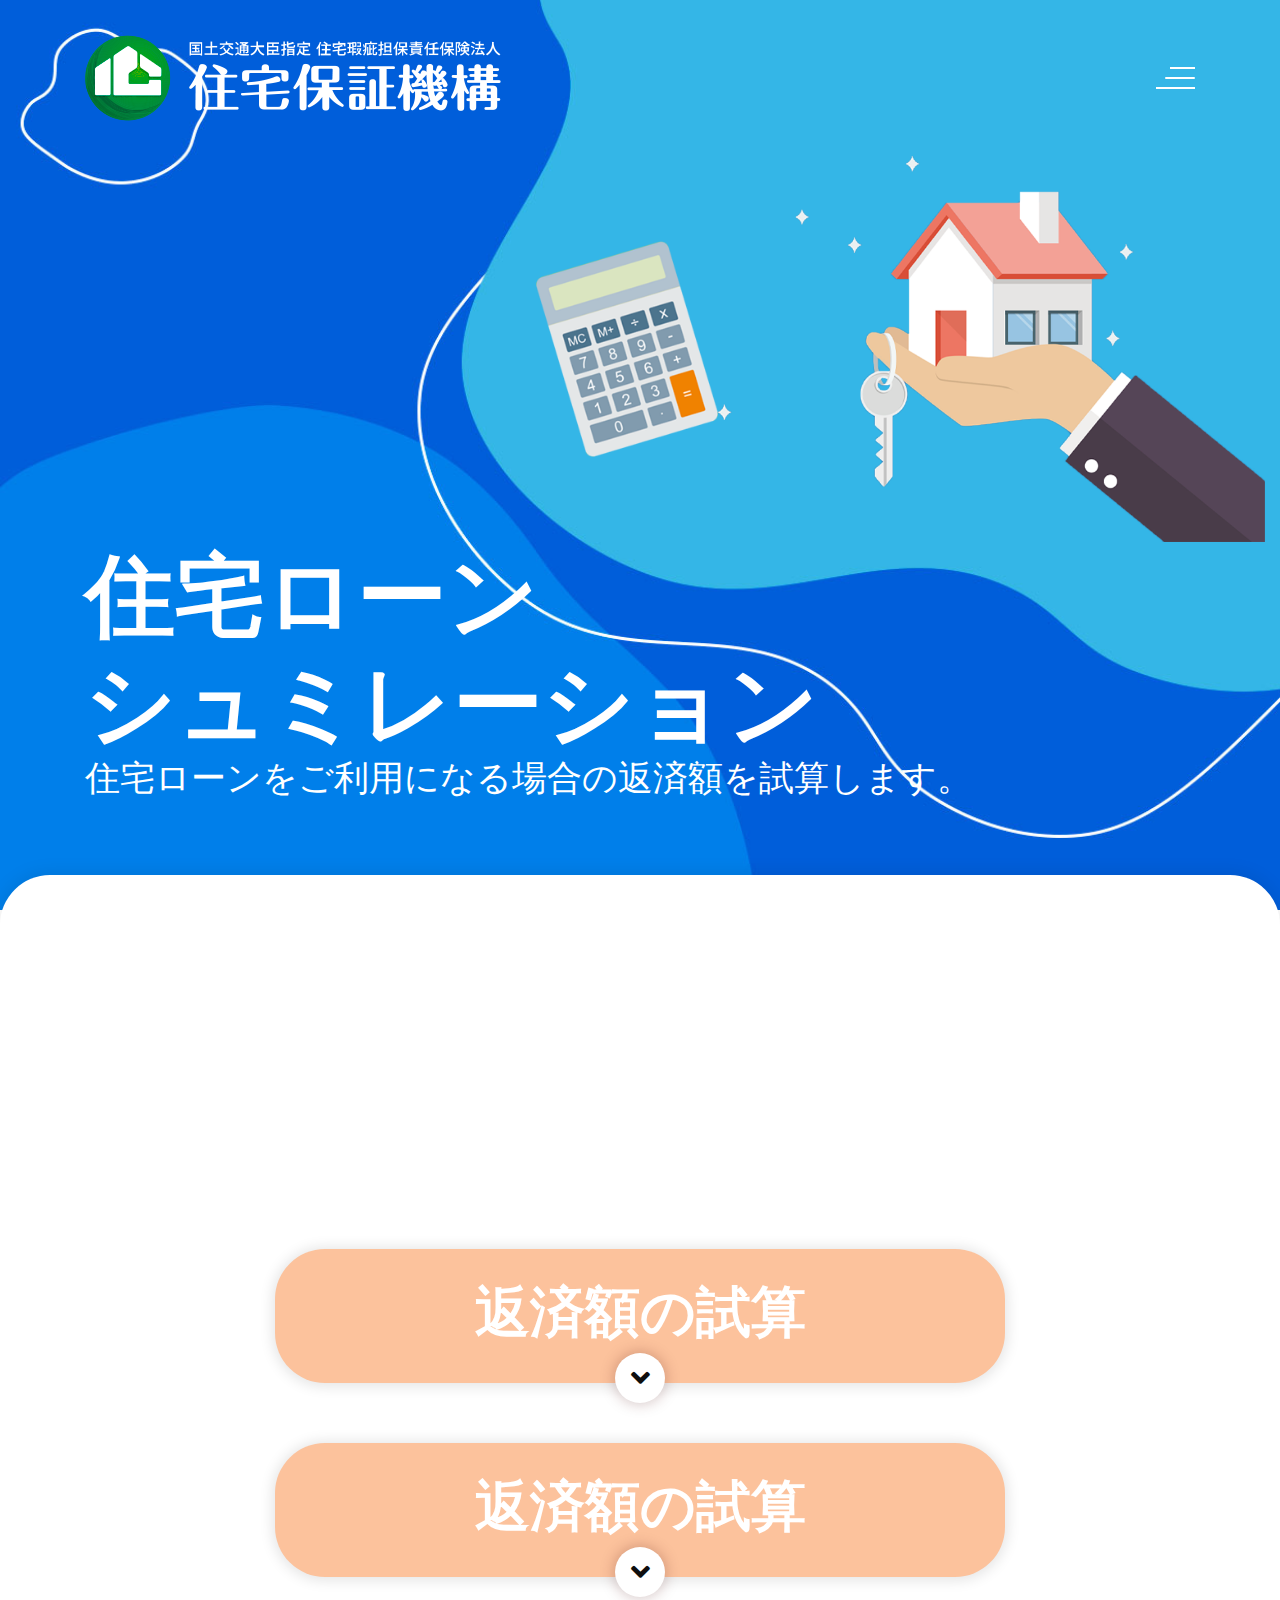
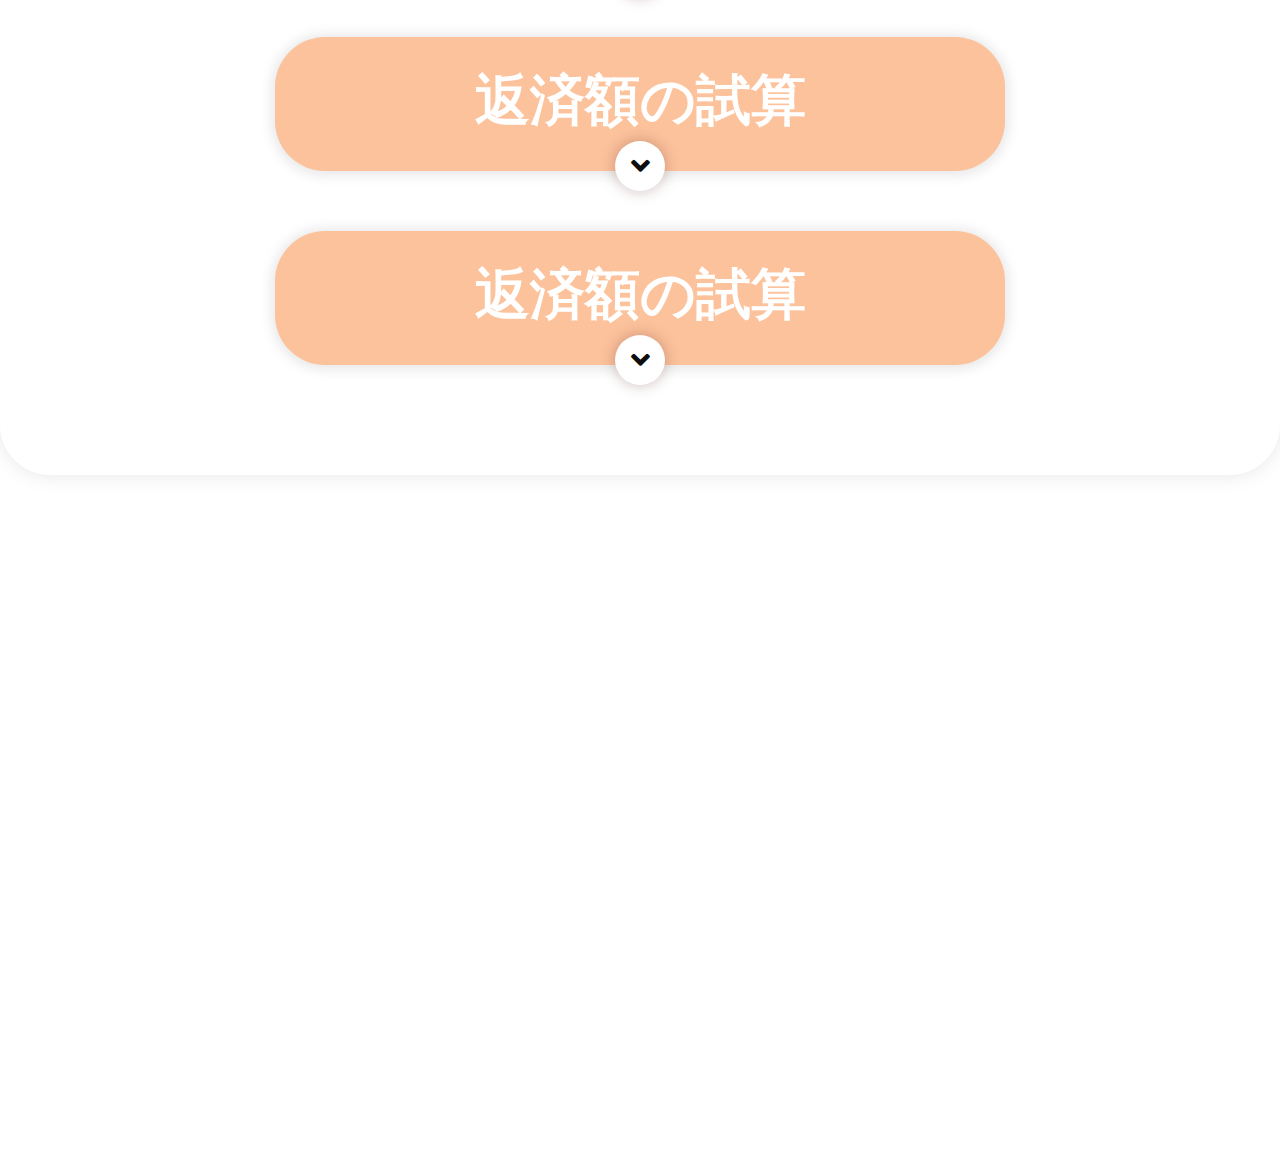
==== index.html @ c0f83003 "Add files via upload" ====
<!doctype html>
<html lang="en">

<head>
    <!-- Required meta tags -->
    <meta charset="utf-8">
    <meta name="viewport" content="width=device-width, initial-scale=1, shrink-to-fit=no">

    <!-- Font-awesome CSS -->
    <link rel="stylesheet" href="assets/css/all.css">

    <!-- Animate CSS -->
    <link rel="stylesheet" href="assets/css/animate.css">

    <!-- Bootstrap CSS -->
    <link rel="stylesheet" href="assets/css/bootstrap.min.css">

    <!-- Custom CSS -->
    <link rel="stylesheet" href="assets/css/style.css">

    <!-- Responsive CSS -->
    <link rel="stylesheet" href="assets/css/responsive.css">

    <title>Hello</title>
</head>

<body>
    <!--  Start header_section  -->
    <section class="header-section">
        <div class="container">
            <!--  Start main_menu_section  -->
            <nav class="navbar main-navbar">
                <!--logo-->
                <a class="navbar-brand menu_logo" href="#"><img src="assets/image/jyutaku_loan.png" alt="logo"></a>
                <button class="navbar-toggler toggle_bar" type="button" data-toggle="collapse" data-target="#mobile_nav">
                    <span class="icon_bar"></span>
                </button>
                <div class="collapse navbar-collapse" id="mobile_nav">
                    <ul class="navbar-nav mr-auto">
                        <li class="nav-item active">
                            <a class="nav-link" href="#">Home</a>
                        </li>
                        <li class="nav-item">
                            <a class="nav-link" href="#">Link</a>
                        </li>
                        <li class="nav-item dropdown">
                            <a class="nav-link dropdown-toggle" href="#" id="navbarDropdown" role="button" data-toggle="dropdown" aria-haspopup="true" aria-expanded="false">
                                Dropdown
                            </a>
                            <div class="dropdown-menu" aria-labelledby="navbarDropdown">
                                <a class="dropdown-item" href="#">Action</a>
                                <a class="dropdown-item" href="#">Another action</a>
                                <div class="dropdown-divider"></div>
                                <a class="dropdown-item" href="#">Something else here</a>
                            </div>
                        </li>
                    </ul>
                    <form class="form-inline my-2 my-lg-0">
                        <input class="form-control mr-sm-2" type="search" placeholder="Search" aria-label="Search">
                        <button class="btn btn-outline-success my-2 my-sm-0" type="submit">Search</button>
                    </form>
                </div>
            </nav>
            <!--  End main_menu_section  -->
        </div>
        <div class="banner">
            <div class="container-fluid">
                <!--
                <div class="row">
                    <div class="col-6"></div>
                    <div class="col-6">
                        <div class="banner-content">
                            <img src="assets/image/banner_contet_3.png" class="img-fluid wow fadeInUp" data-wow-delay=".3s" alt="">

                            <div class="banner-cnt-img wow slideInRight" data-wow duration="2s">

                                <img src="assets/image/banner_contet_1.png" class="img-fluid " alt="">
                            </div>
                        </div>
                    </div>
                </div>
-->
                <div class="row no-gutters">
                    <div class="col-5"></div>
                    <div class="col-7">
                        <div class="row no-gutters">
                            <div class="col-3 d-flex align-items-center">
                                <div class="banner-content">
                                    <div class="wow slideInRight" data-wow duration="2s">
                                        <img src="assets/image/banner_contet_1.png" class="img-fluid " alt="">
                                    </div>
                                </div>
                            </div>
                            <div class="col-9">
                                <img src="assets/image/banner_contet_3.png" class="img-fluid wow fadeInUp" data-wow-delay=".3s" alt="">
                            </div>
                        </div>
                    </div>
                </div>
            </div>
            <div class="container">
                <div class="banner-title wow fadeInUp">
                    <h3>住宅ローン<br />シュミレーション</h3>
                    <p>住宅ローンをご利用になる場合の返済額を試算します。</p>
                </div>
            </div>
        </div>
    </section>
    <!--  End header_section  -->

    <!--  Start about_section  -->
    <section class="about_section section_ptb">
        <div class="container">
            <div class="row">
                <div class="col-md-2 d-none"></div>
                <div class="col-12 col-sm-12">
                    <div class="about-title wow fadeInUp">
                        <h2>さっそくシミュレーションする</h2>
                    </div>
                </div>
                <div class="col-2 d-none"></div>
            </div>
            <div class="faq-content">
                <div class="row">
                    <div class="col-2 col-md-2"></div>
                    <div class="col-8 col-sm-12 col-md-8">
                        <div class="faq-content-title wow fadeInUp">
                            <h3>返済額の試算</h3>
                            <i class="fas fa-angle-down icon-size down_icon"></i>
                        </div>
                        <div class="faq-content-box">
                            <h2>借入可能額の試算</h2>
                            <p>年収や毎月の返済希望額から借入可能額の試算を行います。</p>
                            <div class="faq-content-box-title wow fadeInUp">
                                <h2>年収から計算する</h2>
                            </div>
                            <div class="faq-content-box-title wow fadeInUp">
                                <h2>返済額から計算する</h2>
                            </div>
                            <i class="fas fa-angle-up icon-size"></i>
                        </div>

                    </div>
                    <div class="col-2 col-md-2"></div>
                </div>
            </div>
            <div class="faq-content">
                <div class="row">
                    <div class="col-2 col-md-2"></div>
                    <div class="col-8 col-sm-12 col-md-8">
                        <div class="faq-content-title1">
                            <h3>返済額の試算</h3>
                            <i class="fas fa-angle-down icon-size down_icon2"></i>
                        </div>
                        <div class="faq-content-box2 wow fadeInUp">
                            <h2>借入可能額の試算</h2>
                            <p>年収や毎月の返済希望額から借入可能額の試算を行います。</p>
                            <div class="faq-content-box-title">
                                <h2>年収から計算する</h2>
                            </div>
                            <div class="faq-content-box-title">
                                <h2>返済額から計算する</h2>
                            </div>
                            <i class="fas fa-angle-up icon-size"></i>
                        </div>

                    </div>
                    <div class="col-2 col-md-2"></div>
                </div>
            </div>
            <div class="faq-content">
                <div class="row">
                    <div class="col-2 col-md-2"></div>
                    <div class="col-8 col-sm-12 col-md-8">
                        <div class="faq-content-title3">
                            <h3>返済額の試算</h3>
                            <i class="fas fa-angle-down icon-size down_icon3"></i>
                        </div>
                        <div class="faq-content-box3">
                            <h2>借入可能額の試算</h2>
                            <p>年収や毎月の返済希望額から借入可能額の試算を行います。</p>
                            <div class="faq-content-box-title wow fadeInUp">
                                <h2>年収から計算する</h2>
                            </div>
                            <div class="faq-content-box-title wow fadeInUp">
                                <h2>返済額から計算する</h2>
                            </div>
                            <i class="fas fa-angle-up icon-size"></i>
                        </div>

                    </div>
                    <div class="col-2 col-md-2"></div>
                </div>
            </div>
            <div class="faq-content">
                <div class="row">
                    <div class="col-2 col-md-2"></div>
                    <div class="col-8 col-sm-12 col-md-8">
                        <div class="faq-content-title4">
                            <h3>返済額の試算</h3>
                            <i class="fas fa-angle-down icon-size down_icon4"></i>
                        </div>
                        <div class="faq-content-box4">
                            <h2>借入可能額の試算</h2>
                            <p>年収や毎月の返済希望額から借入可能額の試算を行います。</p>
                            <div class="faq-content-box-title wow fadeInUp">
                                <h2>年収から計算する</h2>
                            </div>
                            <div class="faq-content-box-title wow fadeInUp">
                                <h2>返済額から計算する</h2>
                            </div>
                            <i class="fas fa-angle-up icon-size"></i>
                        </div>

                    </div>
                    <div class="col-2 col-md-2"></div>
                </div>
            </div>
            <div class="faq-content">
                <div class="row">
                    <div class="col-2 col-md-2"></div>
                    <div class="col-8 col-sm-12 col-md-8">
                        <div class="faq-content-title5">
                            <h3>返済額の試算</h3>
                            <i class="fas fa-angle-down icon-size down_icon5"></i>
                        </div>
                        <div class="faq-content-box5">
                            <h2>借入可能額の試算</h2>
                            <p>年収や毎月の返済希望額から借入可能額の試算を行います。</p>
                            <div class="faq-content-box-title wow fadeInUp">
                                <h2>年収から計算する</h2>
                            </div>
                            <div class="faq-content-box-title wow fadeInUp">
                                <h2>返済額から計算する</h2>
                            </div>
                            <i class="fas fa-angle-up icon-size"></i>
                        </div>

                    </div>
                    <div class="col-2 col-md-2"></div>
                </div>
            </div>
        </div>
    </section>
    <!--  End about_section  -->

    <!--  Start text-info_section  -->
    <section class="text-info_section section_ptb">
        <div class="container">
            <div class="row">
                <div class="col-md-2 d-col-none"></div>
                <div class="col-12 col-sm-12 col-md-8">
                    <div class="text_info_title">
                        <h2 class="wow fadeInUp">ご利用にあたりまして</h2>
                        <p class="wow fadeInUp">このシュミレーションは、ご利用者からのお申し出内容に基づき、住宅ローンを借り入れた際の毎月の返済額とボーナス返済額などを試算するものです。
                            結果はあくまでも目安であり、借入可能額等を当機構が保証するものではありません。</p>
                        <p class="wow fadeInUp">シュミレーションの結果は入力された金利をもとに試算を行なっていますので、将来の金利動向により、実際のご返済がシュミレーション結果と異なる場合があります。</p>
                    </div>
                </div>
                <div class="col-md-2 d-col-none"></div>
            </div>
        </div>
    </section>
    <!--  End text-info_section  -->

    <!--  Start section_separator  -->
    <div class="section_separator wow fadeInUp">
        <div class="container">
            <div class="section_separator_path"></div>
        </div>

    </div>
    <!--  End section_separator  -->

    <!--  Start footer-section  -->
    <footer class="footer-section">
        <div class="container">
            <div class="footer_content wow fadeInUp">
                <h3>住宅ローンシュミレーションは、</h3>
                <p>住宅保証機構株式会社が運営しています。</p>
            </div>
            <!--  Start copyright-->
            <div class="copyright">
                <div class="row">
                    <div class="col-12">
                        <div class="copyRight-text wow fadeInUp">
                            <p>&copy; 2012-2020<a href="#"> Housing Warranty Ltd.</a></p>
                        </div>
                    </div>
                </div>
            </div>
            <!--  End copyright-->
        </div>
    </footer>
    <!--  Start footer-section  -->

    <!-- jQuery first, then Popper.js, then Bootstrap JS -->
    <script src="assets/js/code.jquery.comjquery-3.5.0.min.js"></script>
    <script src="assets/js/bootstrap.min.js"></script>
    <script src="assets/js/custom.js"></script>
    <script src="assets/js/wow.min.js"></script>
</body>

</html>
---- assets/css/all.css ----
.fa,
.fas,
.far,
.fal,
.fab {
  -moz-osx-font-smoothing: grayscale;
  -webkit-font-smoothing: antialiased;
  display: inline-block;
  font-style: normal;
  font-variant: normal;
  text-rendering: auto;
  line-height: 1; }

.fa-lg {
  font-size: 1.33333em;
  line-height: 0.75em;
  vertical-align: -.0667em; }

.fa-xs {
  font-size: .75em; }

.fa-sm {
  font-size: .875em; }

.fa-1x {
  font-size: 1em; }

.fa-2x {
  font-size: 2em; }

.fa-3x {
  font-size: 3em; }

.fa-4x {
  font-size: 4em; }

.fa-5x {
  font-size: 5em; }

.fa-6x {
  font-size: 6em; }

.fa-7x {
  font-size: 7em; }

.fa-8x {
  font-size: 8em; }

.fa-9x {
  font-size: 9em; }

.fa-10x {
  font-size: 10em; }

.fa-fw {
  text-align: center;
  width: 1.25em; }

.fa-ul {
  list-style-type: none;
  margin-left: 2.5em;
  padding-left: 0; }
  .fa-ul > li {
    position: relative; }

.fa-li {
  left: -2em;
  position: absolute;
  text-align: center;
  width: 2em;
  line-height: inherit; }

.fa-border {
  border: solid 0.08em #eee;
  border-radius: .1em;
  padding: .2em .25em .15em; }

.fa-pull-left {
  float: left; }

.fa-pull-right {
  float: right; }

.fa.fa-pull-left,
.fas.fa-pull-left,
.far.fa-pull-left,
.fal.fa-pull-left,
.fab.fa-pull-left {
  margin-right: .3em; }

.fa.fa-pull-right,
.fas.fa-pull-right,
.far.fa-pull-right,
.fal.fa-pull-right,
.fab.fa-pull-right {
  margin-left: .3em; }

.fa-spin {
  -webkit-animation: fa-spin 2s infinite linear;
          animation: fa-spin 2s infinite linear; }

.fa-pulse {
  -webkit-animation: fa-spin 1s infinite steps(8);
          animation: fa-spin 1s infinite steps(8); }

@-webkit-keyframes fa-spin {
  0% {
    -webkit-transform: rotate(0deg);
            transform: rotate(0deg); }
  100% {
    -webkit-transform: rotate(360deg);
            transform: rotate(360deg); } }

@keyframes fa-spin {
  0% {
    -webkit-transform: rotate(0deg);
            transform: rotate(0deg); }
  100% {
    -webkit-transform: rotate(360deg);
            transform: rotate(360deg); } }

.fa-rotate-90 {
  -ms-filter: "progid:DXImageTransform.Microsoft.BasicImage(rotation=1)";
  -webkit-transform: rotate(90deg);
          transform: rotate(90deg); }

.fa-rotate-180 {
  -ms-filter: "progid:DXImageTransform.Microsoft.BasicImage(rotation=2)";
  -webkit-transform: rotate(180deg);
          transform: rotate(180deg); }

.fa-rotate-270 {
  -ms-filter: "progid:DXImageTransform.Microsoft.BasicImage(rotation=3)";
  -webkit-transform: rotate(270deg);
          transform: rotate(270deg); }

.fa-flip-horizontal {
  -ms-filter: "progid:DXImageTransform.Microsoft.BasicImage(rotation=0, mirror=1)";
  -webkit-transform: scale(-1, 1);
          transform: scale(-1, 1); }

.fa-flip-vertical {
  -ms-filter: "progid:DXImageTransform.Microsoft.BasicImage(rotation=2, mirror=1)";
  -webkit-transform: scale(1, -1);
          transform: scale(1, -1); }

.fa-flip-both, .fa-flip-horizontal.fa-flip-vertical {
  -ms-filter: "progid:DXImageTransform.Microsoft.BasicImage(rotation=2, mirror=1)";
  -webkit-transform: scale(-1, -1);
          transform: scale(-1, -1); }

:root .fa-rotate-90,
:root .fa-rotate-180,
:root .fa-rotate-270,
:root .fa-flip-horizontal,
:root .fa-flip-vertical,
:root .fa-flip-both {
  -webkit-filter: none;
          filter: none; }

.fa-stack {
  display: inline-block;
  height: 2em;
  line-height: 2em;
  position: relative;
  vertical-align: middle;
  width: 2.5em; }

.fa-stack-1x,
.fa-stack-2x {
  left: 0;
  position: absolute;
  text-align: center;
  width: 100%; }

.fa-stack-1x {
  line-height: inherit; }

.fa-stack-2x {
  font-size: 2em; }

.fa-inverse {
  color: #fff; }

/* Font Awesome uses the Unicode Private Use Area (PUA) to ensure screen
readers do not read off random characters that represent icons */
.fa-500px:before {
  content: "\f26e"; }

.fa-accessible-icon:before {
  content: "\f368"; }

.fa-accusoft:before {
  content: "\f369"; }

.fa-acquisitions-incorporated:before {
  content: "\f6af"; }

.fa-ad:before {
  content: "\f641"; }

.fa-address-book:before {
  content: "\f2b9"; }

.fa-address-card:before {
  content: "\f2bb"; }

.fa-adjust:before {
  content: "\f042"; }

.fa-adn:before {
  content: "\f170"; }

.fa-adobe:before {
  content: "\f778"; }

.fa-adversal:before {
  content: "\f36a"; }

.fa-affiliatetheme:before {
  content: "\f36b"; }

.fa-air-freshener:before {
  content: "\f5d0"; }

.fa-algolia:before {
  content: "\f36c"; }

.fa-align-center:before {
  content: "\f037"; }

.fa-align-justify:before {
  content: "\f039"; }

.fa-align-left:before {
  content: "\f036"; }

.fa-align-right:before {
  content: "\f038"; }

.fa-alipay:before {
  content: "\f642"; }

.fa-allergies:before {
  content: "\f461"; }

.fa-amazon:before {
  content: "\f270"; }

.fa-amazon-pay:before {
  content: "\f42c"; }

.fa-ambulance:before {
  content: "\f0f9"; }

.fa-american-sign-language-interpreting:before {
  content: "\f2a3"; }

.fa-amilia:before {
  content: "\f36d"; }

.fa-anchor:before {
  content: "\f13d"; }

.fa-android:before {
  content: "\f17b"; }

.fa-angellist:before {
  content: "\f209"; }

.fa-angle-double-down:before {
  content: "\f103"; }

.fa-angle-double-left:before {
  content: "\f100"; }

.fa-angle-double-right:before {
  content: "\f101"; }

.fa-angle-double-up:before {
  content: "\f102"; }

.fa-angle-down:before {
  content: "\f107"; }

.fa-angle-left:before {
  content: "\f104"; }

.fa-angle-right:before {
  content: "\f105"; }

.fa-angle-up:before {
  content: "\f106"; }

.fa-angry:before {
  content: "\f556"; }

.fa-angrycreative:before {
  content: "\f36e"; }

.fa-angular:before {
  content: "\f420"; }

.fa-ankh:before {
  content: "\f644"; }

.fa-app-store:before {
  content: "\f36f"; }

.fa-app-store-ios:before {
  content: "\f370"; }

.fa-apper:before {
  content: "\f371"; }

.fa-apple:before {
  content: "\f179"; }

.fa-apple-alt:before {
  content: "\f5d1"; }

.fa-apple-pay:before {
  content: "\f415"; }

.fa-archive:before {
  content: "\f187"; }

.fa-archway:before {
  content: "\f557"; }

.fa-arrow-alt-circle-down:before {
  content: "\f358"; }

.fa-arrow-alt-circle-left:before {
  content: "\f359"; }

.fa-arrow-alt-circle-right:before {
  content: "\f35a"; }

.fa-arrow-alt-circle-up:before {
  content: "\f35b"; }

.fa-arrow-circle-down:before {
  content: "\f0ab"; }

.fa-arrow-circle-left:before {
  content: "\f0a8"; }

.fa-arrow-circle-right:before {
  content: "\f0a9"; }

.fa-arrow-circle-up:before {
  content: "\f0aa"; }

.fa-arrow-down:before {
  content: "\f063"; }

.fa-arrow-left:before {
  content: "\f060"; }

.fa-arrow-right:before {
  content: "\f061"; }

.fa-arrow-up:before {
  content: "\f062"; }

.fa-arrows-alt:before {
  content: "\f0b2"; }

.fa-arrows-alt-h:before {
  content: "\f337"; }

.fa-arrows-alt-v:before {
  content: "\f338"; }

.fa-artstation:before {
  content: "\f77a"; }

.fa-assistive-listening-systems:before {
  content: "\f2a2"; }

.fa-asterisk:before {
  content: "\f069"; }

.fa-asymmetrik:before {
  content: "\f372"; }

.fa-at:before {
  content: "\f1fa"; }

.fa-atlas:before {
  content: "\f558"; }

.fa-atlassian:before {
  content: "\f77b"; }

.fa-atom:before {
  content: "\f5d2"; }

.fa-audible:before {
  content: "\f373"; }

.fa-audio-description:before {
  content: "\f29e"; }

.fa-autoprefixer:before {
  content: "\f41c"; }

.fa-avianex:before {
  content: "\f374"; }

.fa-aviato:before {
  content: "\f421"; }

.fa-award:before {
  content: "\f559"; }

.fa-aws:before {
  content: "\f375"; }

.fa-baby:before {
  content: "\f77c"; }

.fa-baby-carriage:before {
  content: "\f77d"; }

.fa-backspace:before {
  content: "\f55a"; }

.fa-backward:before {
  content: "\f04a"; }

.fa-bacon:before {
  content: "\f7e5"; }

.fa-balance-scale:before {
  content: "\f24e"; }

.fa-ban:before {
  content: "\f05e"; }

.fa-band-aid:before {
  content: "\f462"; }

.fa-bandcamp:before {
  content: "\f2d5"; }

.fa-barcode:before {
  content: "\f02a"; }

.fa-bars:before {
  content: "\f0c9"; }

.fa-baseball-ball:before {
  content: "\f433"; }

.fa-basketball-ball:before {
  content: "\f434"; }

.fa-bath:before {
  content: "\f2cd"; }

.fa-battery-empty:before {
  content: "\f244"; }

.fa-battery-full:before {
  content: "\f240"; }

.fa-battery-half:before {
  content: "\f242"; }

.fa-battery-quarter:before {
  content: "\f243"; }

.fa-battery-three-quarters:before {
  content: "\f241"; }

.fa-bed:before {
  content: "\f236"; }

.fa-beer:before {
  content: "\f0fc"; }

.fa-behance:before {
  content: "\f1b4"; }

.fa-behance-square:before {
  content: "\f1b5"; }

.fa-bell:before {
  content: "\f0f3"; }

.fa-bell-slash:before {
  content: "\f1f6"; }

.fa-bezier-curve:before {
  content: "\f55b"; }

.fa-bible:before {
  content: "\f647"; }

.fa-bicycle:before {
  content: "\f206"; }

.fa-bimobject:before {
  content: "\f378"; }

.fa-binoculars:before {
  content: "\f1e5"; }

.fa-biohazard:before {
  content: "\f780"; }

.fa-birthday-cake:before {
  content: "\f1fd"; }

.fa-bitbucket:before {
  content: "\f171"; }

.fa-bitcoin:before {
  content: "\f379"; }

.fa-bity:before {
  content: "\f37a"; }

.fa-black-tie:before {
  content: "\f27e"; }

.fa-blackberry:before {
  content: "\f37b"; }

.fa-blender:before {
  content: "\f517"; }

.fa-blender-phone:before {
  content: "\f6b6"; }

.fa-blind:before {
  content: "\f29d"; }

.fa-blog:before {
  content: "\f781"; }

.fa-blogger:before {
  content: "\f37c"; }

.fa-blogger-b:before {
  content: "\f37d"; }

.fa-bluetooth:before {
  content: "\f293"; }

.fa-bluetooth-b:before {
  content: "\f294"; }

.fa-bold:before {
  content: "\f032"; }

.fa-bolt:before {
  content: "\f0e7"; }

.fa-bomb:before {
  content: "\f1e2"; }

.fa-bone:before {
  content: "\f5d7"; }

.fa-bong:before {
  content: "\f55c"; }

.fa-book:before {
  content: "\f02d"; }

.fa-book-dead:before {
  content: "\f6b7"; }

.fa-book-medical:before {
  content: "\f7e6"; }

.fa-book-open:before {
  content: "\f518"; }

.fa-book-reader:before {
  content: "\f5da"; }

.fa-bookmark:before {
  content: "\f02e"; }

.fa-bowling-ball:before {
  content: "\f436"; }

.fa-box:before {
  content: "\f466"; }

.fa-box-open:before {
  content: "\f49e"; }

.fa-boxes:before {
  content: "\f468"; }

.fa-braille:before {
  content: "\f2a1"; }

.fa-brain:before {
  content: "\f5dc"; }

.fa-bread-slice:before {
  content: "\f7ec"; }

.fa-briefcase:before {
  content: "\f0b1"; }

.fa-briefcase-medical:before {
  content: "\f469"; }

.fa-broadcast-tower:before {
  content: "\f519"; }

.fa-broom:before {
  content: "\f51a"; }

.fa-brush:before {
  content: "\f55d"; }

.fa-btc:before {
  content: "\f15a"; }

.fa-bug:before {
  content: "\f188"; }

.fa-building:before {
  content: "\f1ad"; }

.fa-bullhorn:before {
  content: "\f0a1"; }

.fa-bullseye:before {
  content: "\f140"; }

.fa-burn:before {
  content: "\f46a"; }

.fa-buromobelexperte:before {
  content: "\f37f"; }

.fa-bus:before {
  content: "\f207"; }

.fa-bus-alt:before {
  content: "\f55e"; }

.fa-business-time:before {
  content: "\f64a"; }

.fa-buysellads:before {
  content: "\f20d"; }

.fa-calculator:before {
  content: "\f1ec"; }

.fa-calendar:before {
  content: "\f133"; }

.fa-calendar-alt:before {
  content: "\f073"; }

.fa-calendar-check:before {
  content: "\f274"; }

.fa-calendar-day:before {
  content: "\f783"; }

.fa-calendar-minus:before {
  content: "\f272"; }

.fa-calendar-plus:before {
  content: "\f271"; }

.fa-calendar-times:before {
  content: "\f273"; }

.fa-calendar-week:before {
  content: "\f784"; }

.fa-camera:before {
  content: "\f030"; }

.fa-camera-retro:before {
  content: "\f083"; }

.fa-campground:before {
  content: "\f6bb"; }

.fa-canadian-maple-leaf:before {
  content: "\f785"; }

.fa-candy-cane:before {
  content: "\f786"; }

.fa-cannabis:before {
  content: "\f55f"; }

.fa-capsules:before {
  content: "\f46b"; }

.fa-car:before {
  content: "\f1b9"; }

.fa-car-alt:before {
  content: "\f5de"; }

.fa-car-battery:before {
  content: "\f5df"; }

.fa-car-crash:before {
  content: "\f5e1"; }

.fa-car-side:before {
  content: "\f5e4"; }

.fa-caret-down:before {
  content: "\f0d7"; }

.fa-caret-left:before {
  content: "\f0d9"; }

.fa-caret-right:before {
  content: "\f0da"; }

.fa-caret-square-down:before {
  content: "\f150"; }

.fa-caret-square-left:before {
  content: "\f191"; }

.fa-caret-square-right:before {
  content: "\f152"; }

.fa-caret-square-up:before {
  content: "\f151"; }

.fa-caret-up:before {
  content: "\f0d8"; }

.fa-carrot:before {
  content: "\f787"; }

.fa-cart-arrow-down:before {
  content: "\f218"; }

.fa-cart-plus:before {
  content: "\f217"; }

.fa-cash-register:before {
  content: "\f788"; }

.fa-cat:before {
  content: "\f6be"; }

.fa-cc-amazon-pay:before {
  content: "\f42d"; }

.fa-cc-amex:before {
  content: "\f1f3"; }

.fa-cc-apple-pay:before {
  content: "\f416"; }

.fa-cc-diners-club:before {
  content: "\f24c"; }

.fa-cc-discover:before {
  content: "\f1f2"; }

.fa-cc-jcb:before {
  content: "\f24b"; }

.fa-cc-mastercard:before {
  content: "\f1f1"; }

.fa-cc-paypal:before {
  content: "\f1f4"; }

.fa-cc-stripe:before {
  content: "\f1f5"; }

.fa-cc-visa:before {
  content: "\f1f0"; }

.fa-centercode:before {
  content: "\f380"; }

.fa-centos:before {
  content: "\f789"; }

.fa-certificate:before {
  content: "\f0a3"; }

.fa-chair:before {
  content: "\f6c0"; }

.fa-chalkboard:before {
  content: "\f51b"; }

.fa-chalkboard-teacher:before {
  content: "\f51c"; }

.fa-charging-station:before {
  content: "\f5e7"; }

.fa-chart-area:before {
  content: "\f1fe"; }

.fa-chart-bar:before {
  content: "\f080"; }

.fa-chart-line:before {
  content: "\f201"; }

.fa-chart-pie:before {
  content: "\f200"; }

.fa-check:before {
  content: "\f00c"; }

.fa-check-circle:before {
  content: "\f058"; }

.fa-check-double:before {
  content: "\f560"; }

.fa-check-square:before {
  content: "\f14a"; }

.fa-cheese:before {
  content: "\f7ef"; }

.fa-chess:before {
  content: "\f439"; }

.fa-chess-bishop:before {
  content: "\f43a"; }

.fa-chess-board:before {
  content: "\f43c"; }

.fa-chess-king:before {
  content: "\f43f"; }

.fa-chess-knight:before {
  content: "\f441"; }

.fa-chess-pawn:before {
  content: "\f443"; }

.fa-chess-queen:before {
  content: "\f445"; }

.fa-chess-rook:before {
  content: "\f447"; }

.fa-chevron-circle-down:before {
  content: "\f13a"; }

.fa-chevron-circle-left:before {
  content: "\f137"; }

.fa-chevron-circle-right:before {
  content: "\f138"; }

.fa-chevron-circle-up:before {
  content: "\f139"; }

.fa-chevron-down:before {
  content: "\f078"; }

.fa-chevron-left:before {
  content: "\f053"; }

.fa-chevron-right:before {
  content: "\f054"; }

.fa-chevron-up:before {
  content: "\f077"; }

.fa-child:before {
  content: "\f1ae"; }

.fa-chrome:before {
  content: "\f268"; }

.fa-church:before {
  content: "\f51d"; }

.fa-circle:before {
  content: "\f111"; }

.fa-circle-notch:before {
  content: "\f1ce"; }

.fa-city:before {
  content: "\f64f"; }

.fa-clinic-medical:before {
  content: "\f7f2"; }

.fa-clipboard:before {
  content: "\f328"; }

.fa-clipboard-check:before {
  content: "\f46c"; }

.fa-clipboard-list:before {
  content: "\f46d"; }

.fa-clock:before {
  content: "\f017"; }

.fa-clone:before {
  content: "\f24d"; }

.fa-closed-captioning:before {
  content: "\f20a"; }

.fa-cloud:before {
  content: "\f0c2"; }

.fa-cloud-download-alt:before {
  content: "\f381"; }

.fa-cloud-meatball:before {
  content: "\f73b"; }

.fa-cloud-moon:before {
  content: "\f6c3"; }

.fa-cloud-moon-rain:before {
  content: "\f73c"; }

.fa-cloud-rain:before {
  content: "\f73d"; }

.fa-cloud-showers-heavy:before {
  content: "\f740"; }

.fa-cloud-sun:before {
  content: "\f6c4"; }

.fa-cloud-sun-rain:before {
  content: "\f743"; }

.fa-cloud-upload-alt:before {
  content: "\f382"; }

.fa-cloudscale:before {
  content: "\f383"; }

.fa-cloudsmith:before {
  content: "\f384"; }

.fa-cloudversify:before {
  content: "\f385"; }

.fa-cocktail:before {
  content: "\f561"; }

.fa-code:before {
  content: "\f121"; }

.fa-code-branch:before {
  content: "\f126"; }

.fa-codepen:before {
  content: "\f1cb"; }

.fa-codiepie:before {
  content: "\f284"; }

.fa-coffee:before {
  content: "\f0f4"; }

.fa-cog:before {
  content: "\f013"; }

.fa-cogs:before {
  content: "\f085"; }

.fa-coins:before {
  content: "\f51e"; }

.fa-columns:before {
  content: "\f0db"; }

.fa-comment:before {
  content: "\f075"; }

.fa-comment-alt:before {
  content: "\f27a"; }

.fa-comment-dollar:before {
  content: "\f651"; }

.fa-comment-dots:before {
  content: "\f4ad"; }

.fa-comment-medical:before {
  content: "\f7f5"; }

.fa-comment-slash:before {
  content: "\f4b3"; }

.fa-comments:before {
  content: "\f086"; }

.fa-comments-dollar:before {
  content: "\f653"; }

.fa-compact-disc:before {
  content: "\f51f"; }

.fa-compass:before {
  content: "\f14e"; }

.fa-compress:before {
  content: "\f066"; }

.fa-compress-arrows-alt:before {
  content: "\f78c"; }

.fa-concierge-bell:before {
  content: "\f562"; }

.fa-confluence:before {
  content: "\f78d"; }

.fa-connectdevelop:before {
  content: "\f20e"; }

.fa-contao:before {
  content: "\f26d"; }

.fa-cookie:before {
  content: "\f563"; }

.fa-cookie-bite:before {
  content: "\f564"; }

.fa-copy:before {
  content: "\f0c5"; }

.fa-copyright:before {
  content: "\f1f9"; }

.fa-couch:before {
  content: "\f4b8"; }

.fa-cpanel:before {
  content: "\f388"; }

.fa-creative-commons:before {
  content: "\f25e"; }

.fa-creative-commons-by:before {
  content: "\f4e7"; }

.fa-creative-commons-nc:before {
  content: "\f4e8"; }

.fa-creative-commons-nc-eu:before {
  content: "\f4e9"; }

.fa-creative-commons-nc-jp:before {
  content: "\f4ea"; }

.fa-creative-commons-nd:before {
  content: "\f4eb"; }

.fa-creative-commons-pd:before {
  content: "\f4ec"; }

.fa-creative-commons-pd-alt:before {
  content: "\f4ed"; }

.fa-creative-commons-remix:before {
  content: "\f4ee"; }

.fa-creative-commons-sa:before {
  content: "\f4ef"; }

.fa-creative-commons-sampling:before {
  content: "\f4f0"; }

.fa-creative-commons-sampling-plus:before {
  content: "\f4f1"; }

.fa-creative-commons-share:before {
  content: "\f4f2"; }

.fa-creative-commons-zero:before {
  content: "\f4f3"; }

.fa-credit-card:before {
  content: "\f09d"; }

.fa-critical-role:before {
  content: "\f6c9"; }

.fa-crop:before {
  content: "\f125"; }

.fa-crop-alt:before {
  content: "\f565"; }

.fa-cross:before {
  content: "\f654"; }

.fa-crosshairs:before {
  content: "\f05b"; }

.fa-crow:before {
  content: "\f520"; }

.fa-crown:before {
  content: "\f521"; }

.fa-crutch:before {
  content: "\f7f7"; }

.fa-css3:before {
  content: "\f13c"; }

.fa-css3-alt:before {
  content: "\f38b"; }

.fa-cube:before {
  content: "\f1b2"; }

.fa-cubes:before {
  content: "\f1b3"; }

.fa-cut:before {
  content: "\f0c4"; }

.fa-cuttlefish:before {
  content: "\f38c"; }

.fa-d-and-d:before {
  content: "\f38d"; }

.fa-d-and-d-beyond:before {
  content: "\f6ca"; }

.fa-dashcube:before {
  content: "\f210"; }

.fa-database:before {
  content: "\f1c0"; }

.fa-deaf:before {
  content: "\f2a4"; }

.fa-delicious:before {
  content: "\f1a5"; }

.fa-democrat:before {
  content: "\f747"; }

.fa-deploydog:before {
  content: "\f38e"; }

.fa-deskpro:before {
  content: "\f38f"; }

.fa-desktop:before {
  content: "\f108"; }

.fa-dev:before {
  content: "\f6cc"; }

.fa-deviantart:before {
  content: "\f1bd"; }

.fa-dharmachakra:before {
  content: "\f655"; }

.fa-dhl:before {
  content: "\f790"; }

.fa-diagnoses:before {
  content: "\f470"; }

.fa-diaspora:before {
  content: "\f791"; }

.fa-dice:before {
  content: "\f522"; }

.fa-dice-d20:before {
  content: "\f6cf"; }

.fa-dice-d6:before {
  content: "\f6d1"; }

.fa-dice-five:before {
  content: "\f523"; }

.fa-dice-four:before {
  content: "\f524"; }

.fa-dice-one:before {
  content: "\f525"; }

.fa-dice-six:before {
  content: "\f526"; }

.fa-dice-three:before {
  content: "\f527"; }

.fa-dice-two:before {
  content: "\f528"; }

.fa-digg:before {
  content: "\f1a6"; }

.fa-digital-ocean:before {
  content: "\f391"; }

.fa-digital-tachograph:before {
  content: "\f566"; }

.fa-directions:before {
  content: "\f5eb"; }

.fa-discord:before {
  content: "\f392"; }

.fa-discourse:before {
  content: "\f393"; }

.fa-divide:before {
  content: "\f529"; }

.fa-dizzy:before {
  content: "\f567"; }

.fa-dna:before {
  content: "\f471"; }

.fa-dochub:before {
  content: "\f394"; }

.fa-docker:before {
  content: "\f395"; }

.fa-dog:before {
  content: "\f6d3"; }

.fa-dollar-sign:before {
  content: "\f155"; }

.fa-dolly:before {
  content: "\f472"; }

.fa-dolly-flatbed:before {
  content: "\f474"; }

.fa-donate:before {
  content: "\f4b9"; }

.fa-door-closed:before {
  content: "\f52a"; }

.fa-door-open:before {
  content: "\f52b"; }

.fa-dot-circle:before {
  content: "\f192"; }

.fa-dove:before {
  content: "\f4ba"; }

.fa-download:before {
  content: "\f019"; }

.fa-draft2digital:before {
  content: "\f396"; }

.fa-drafting-compass:before {
  content: "\f568"; }

.fa-dragon:before {
  content: "\f6d5"; }

.fa-draw-polygon:before {
  content: "\f5ee"; }

.fa-dribbble:before {
  content: "\f17d"; }

.fa-dribbble-square:before {
  content: "\f397"; }

.fa-dropbox:before {
  content: "\f16b"; }

.fa-drum:before {
  content: "\f569"; }

.fa-drum-steelpan:before {
  content: "\f56a"; }

.fa-drumstick-bite:before {
  content: "\f6d7"; }

.fa-drupal:before {
  content: "\f1a9"; }

.fa-dumbbell:before {
  content: "\f44b"; }

.fa-dumpster:before {
  content: "\f793"; }

.fa-dumpster-fire:before {
  content: "\f794"; }

.fa-dungeon:before {
  content: "\f6d9"; }

.fa-dyalog:before {
  content: "\f399"; }

.fa-earlybirds:before {
  content: "\f39a"; }

.fa-ebay:before {
  content: "\f4f4"; }

.fa-edge:before {
  content: "\f282"; }

.fa-edit:before {
  content: "\f044"; }

.fa-egg:before {
  content: "\f7fb"; }

.fa-eject:before {
  content: "\f052"; }

.fa-elementor:before {
  content: "\f430"; }

.fa-ellipsis-h:before {
  content: "\f141"; }

.fa-ellipsis-v:before {
  content: "\f142"; }

.fa-ello:before {
  content: "\f5f1"; }

.fa-ember:before {
  content: "\f423"; }

.fa-empire:before {
  content: "\f1d1"; }

.fa-envelope:before {
  content: "\f0e0"; }

.fa-envelope-open:before {
  content: "\f2b6"; }

.fa-envelope-open-text:before {
  content: "\f658"; }

.fa-envelope-square:before {
  content: "\f199"; }

.fa-envira:before {
  content: "\f299"; }

.fa-equals:before {
  content: "\f52c"; }

.fa-eraser:before {
  content: "\f12d"; }

.fa-erlang:before {
  content: "\f39d"; }

.fa-ethereum:before {
  content: "\f42e"; }

.fa-ethernet:before {
  content: "\f796"; }

.fa-etsy:before {
  content: "\f2d7"; }

.fa-euro-sign:before {
  content: "\f153"; }

.fa-exchange-alt:before {
  content: "\f362"; }

.fa-exclamation:before {
  content: "\f12a"; }

.fa-exclamation-circle:before {
  content: "\f06a"; }

.fa-exclamation-triangle:before {
  content: "\f071"; }

.fa-expand:before {
  content: "\f065"; }

.fa-expand-arrows-alt:before {
  content: "\f31e"; }

.fa-expeditedssl:before {
  content: "\f23e"; }

.fa-external-link-alt:before {
  content: "\f35d"; }

.fa-external-link-square-alt:before {
  content: "\f360"; }

.fa-eye:before {
  content: "\f06e"; }

.fa-eye-dropper:before {
  content: "\f1fb"; }

.fa-eye-slash:before {
  content: "\f070"; }

.fa-facebook:before {
  content: "\f09a"; }

.fa-facebook-f:before {
  content: "\f39e"; }

.fa-facebook-messenger:before {
  content: "\f39f"; }

.fa-facebook-square:before {
  content: "\f082"; }

.fa-fantasy-flight-games:before {
  content: "\f6dc"; }

.fa-fast-backward:before {
  content: "\f049"; }

.fa-fast-forward:before {
  content: "\f050"; }

.fa-fax:before {
  content: "\f1ac"; }

.fa-feather:before {
  content: "\f52d"; }

.fa-feather-alt:before {
  content: "\f56b"; }

.fa-fedex:before {
  content: "\f797"; }

.fa-fedora:before {
  content: "\f798"; }

.fa-female:before {
  content: "\f182"; }

.fa-fighter-jet:before {
  content: "\f0fb"; }

.fa-figma:before {
  content: "\f799"; }

.fa-file:before {
  content: "\f15b"; }

.fa-file-alt:before {
  content: "\f15c"; }

.fa-file-archive:before {
  content: "\f1c6"; }

.fa-file-audio:before {
  content: "\f1c7"; }

.fa-file-code:before {
  content: "\f1c9"; }

.fa-file-contract:before {
  content: "\f56c"; }

.fa-file-csv:before {
  content: "\f6dd"; }

.fa-file-download:before {
  content: "\f56d"; }

.fa-file-excel:before {
  content: "\f1c3"; }

.fa-file-export:before {
  content: "\f56e"; }

.fa-file-image:before {
  content: "\f1c5"; }

.fa-file-import:before {
  content: "\f56f"; }

.fa-file-invoice:before {
  content: "\f570"; }

.fa-file-invoice-dollar:before {
  content: "\f571"; }

.fa-file-medical:before {
  content: "\f477"; }

.fa-file-medical-alt:before {
  content: "\f478"; }

.fa-file-pdf:before {
  content: "\f1c1"; }

.fa-file-powerpoint:before {
  content: "\f1c4"; }

.fa-file-prescription:before {
  content: "\f572"; }

.fa-file-signature:before {
  content: "\f573"; }

.fa-file-upload:before {
  content: "\f574"; }

.fa-file-video:before {
  content: "\f1c8"; }

.fa-file-word:before {
  content: "\f1c2"; }

.fa-fill:before {
  content: "\f575"; }

.fa-fill-drip:before {
  content: "\f576"; }

.fa-film:before {
  content: "\f008"; }

.fa-filter:before {
  content: "\f0b0"; }

.fa-fingerprint:before {
  content: "\f577"; }

.fa-fire:before {
  content: "\f06d"; }

.fa-fire-alt:before {
  content: "\f7e4"; }

.fa-fire-extinguisher:before {
  content: "\f134"; }

.fa-firefox:before {
  content: "\f269"; }

.fa-first-aid:before {
  content: "\f479"; }

.fa-first-order:before {
  content: "\f2b0"; }

.fa-first-order-alt:before {
  content: "\f50a"; }

.fa-firstdraft:before {
  content: "\f3a1"; }

.fa-fish:before {
  content: "\f578"; }

.fa-fist-raised:before {
  content: "\f6de"; }

.fa-flag:before {
  content: "\f024"; }

.fa-flag-checkered:before {
  content: "\f11e"; }

.fa-flag-usa:before {
  content: "\f74d"; }

.fa-flask:before {
  content: "\f0c3"; }

.fa-flickr:before {
  content: "\f16e"; }

.fa-flipboard:before {
  content: "\f44d"; }

.fa-flushed:before {
  content: "\f579"; }

.fa-fly:before {
  content: "\f417"; }

.fa-folder:before {
  content: "\f07b"; }

.fa-folder-minus:before {
  content: "\f65d"; }

.fa-folder-open:before {
  content: "\f07c"; }

.fa-folder-plus:before {
  content: "\f65e"; }

.fa-font:before {
  content: "\f031"; }

.fa-font-awesome:before {
  content: "\f2b4"; }

.fa-font-awesome-alt:before {
  content: "\f35c"; }

.fa-font-awesome-flag:before {
  content: "\f425"; }

.fa-font-awesome-logo-full:before {
  content: "\f4e6"; }

.fa-fonticons:before {
  content: "\f280"; }

.fa-fonticons-fi:before {
  content: "\f3a2"; }

.fa-football-ball:before {
  content: "\f44e"; }

.fa-fort-awesome:before {
  content: "\f286"; }

.fa-fort-awesome-alt:before {
  content: "\f3a3"; }

.fa-forumbee:before {
  content: "\f211"; }

.fa-forward:before {
  content: "\f04e"; }

.fa-foursquare:before {
  content: "\f180"; }

.fa-free-code-camp:before {
  content: "\f2c5"; }

.fa-freebsd:before {
  content: "\f3a4"; }

.fa-frog:before {
  content: "\f52e"; }

.fa-frown:before {
  content: "\f119"; }

.fa-frown-open:before {
  content: "\f57a"; }

.fa-fulcrum:before {
  content: "\f50b"; }

.fa-funnel-dollar:before {
  content: "\f662"; }

.fa-futbol:before {
  content: "\f1e3"; }

.fa-galactic-republic:before {
  content: "\f50c"; }

.fa-galactic-senate:before {
  content: "\f50d"; }

.fa-gamepad:before {
  content: "\f11b"; }

.fa-gas-pump:before {
  content: "\f52f"; }

.fa-gavel:before {
  content: "\f0e3"; }

.fa-gem:before {
  content: "\f3a5"; }

.fa-genderless:before {
  content: "\f22d"; }

.fa-get-pocket:before {
  content: "\f265"; }

.fa-gg:before {
  content: "\f260"; }

.fa-gg-circle:before {
  content: "\f261"; }

.fa-ghost:before {
  content: "\f6e2"; }

.fa-gift:before {
  content: "\f06b"; }

.fa-gifts:before {
  content: "\f79c"; }

.fa-git:before {
  content: "\f1d3"; }

.fa-git-square:before {
  content: "\f1d2"; }

.fa-github:before {
  content: "\f09b"; }

.fa-github-alt:before {
  content: "\f113"; }

.fa-github-square:before {
  content: "\f092"; }

.fa-gitkraken:before {
  content: "\f3a6"; }

.fa-gitlab:before {
  content: "\f296"; }

.fa-gitter:before {
  content: "\f426"; }

.fa-glass-cheers:before {
  content: "\f79f"; }

.fa-glass-martini:before {
  content: "\f000"; }

.fa-glass-martini-alt:before {
  content: "\f57b"; }

.fa-glass-whiskey:before {
  content: "\f7a0"; }

.fa-glasses:before {
  content: "\f530"; }

.fa-glide:before {
  content: "\f2a5"; }

.fa-glide-g:before {
  content: "\f2a6"; }

.fa-globe:before {
  content: "\f0ac"; }

.fa-globe-africa:before {
  content: "\f57c"; }

.fa-globe-americas:before {
  content: "\f57d"; }

.fa-globe-asia:before {
  content: "\f57e"; }

.fa-globe-europe:before {
  content: "\f7a2"; }

.fa-gofore:before {
  content: "\f3a7"; }

.fa-golf-ball:before {
  content: "\f450"; }

.fa-goodreads:before {
  content: "\f3a8"; }

.fa-goodreads-g:before {
  content: "\f3a9"; }

.fa-google:before {
  content: "\f1a0"; }

.fa-google-drive:before {
  content: "\f3aa"; }

.fa-google-play:before {
  content: "\f3ab"; }

.fa-google-plus:before {
  content: "\f2b3"; }

.fa-google-plus-g:before {
  content: "\f0d5"; }

.fa-google-plus-square:before {
  content: "\f0d4"; }

.fa-google-wallet:before {
  content: "\f1ee"; }

.fa-gopuram:before {
  content: "\f664"; }

.fa-graduation-cap:before {
  content: "\f19d"; }

.fa-gratipay:before {
  content: "\f184"; }

.fa-grav:before {
  content: "\f2d6"; }

.fa-greater-than:before {
  content: "\f531"; }

.fa-greater-than-equal:before {
  content: "\f532"; }

.fa-grimace:before {
  content: "\f57f"; }

.fa-grin:before {
  content: "\f580"; }

.fa-grin-alt:before {
  content: "\f581"; }

.fa-grin-beam:before {
  content: "\f582"; }

.fa-grin-beam-sweat:before {
  content: "\f583"; }

.fa-grin-hearts:before {
  content: "\f584"; }

.fa-grin-squint:before {
  content: "\f585"; }

.fa-grin-squint-tears:before {
  content: "\f586"; }

.fa-grin-stars:before {
  content: "\f587"; }

.fa-grin-tears:before {
  content: "\f588"; }

.fa-grin-tongue:before {
  content: "\f589"; }

.fa-grin-tongue-squint:before {
  content: "\f58a"; }

.fa-grin-tongue-wink:before {
  content: "\f58b"; }

.fa-grin-wink:before {
  content: "\f58c"; }

.fa-grip-horizontal:before {
  content: "\f58d"; }

.fa-grip-lines:before {
  content: "\f7a4"; }

.fa-grip-lines-vertical:before {
  content: "\f7a5"; }

.fa-grip-vertical:before {
  content: "\f58e"; }

.fa-gripfire:before {
  content: "\f3ac"; }

.fa-grunt:before {
  content: "\f3ad"; }

.fa-guitar:before {
  content: "\f7a6"; }

.fa-gulp:before {
  content: "\f3ae"; }

.fa-h-square:before {
  content: "\f0fd"; }

.fa-hacker-news:before {
  content: "\f1d4"; }

.fa-hacker-news-square:before {
  content: "\f3af"; }

.fa-hackerrank:before {
  content: "\f5f7"; }

.fa-hamburger:before {
  content: "\f805"; }

.fa-hammer:before {
  content: "\f6e3"; }

.fa-hamsa:before {
  content: "\f665"; }

.fa-hand-holding:before {
  content: "\f4bd"; }

.fa-hand-holding-heart:before {
  content: "\f4be"; }

.fa-hand-holding-usd:before {
  content: "\f4c0"; }

.fa-hand-lizard:before {
  content: "\f258"; }

.fa-hand-middle-finger:before {
  content: "\f806"; }

.fa-hand-paper:before {
  content: "\f256"; }

.fa-hand-peace:before {
  content: "\f25b"; }

.fa-hand-point-down:before {
  content: "\f0a7"; }

.fa-hand-point-left:before {
  content: "\f0a5"; }

.fa-hand-point-right:before {
  content: "\f0a4"; }

.fa-hand-point-up:before {
  content: "\f0a6"; }

.fa-hand-pointer:before {
  content: "\f25a"; }

.fa-hand-rock:before {
  content: "\f255"; }

.fa-hand-scissors:before {
  content: "\f257"; }

.fa-hand-spock:before {
  content: "\f259"; }

.fa-hands:before {
  content: "\f4c2"; }

.fa-hands-helping:before {
  content: "\f4c4"; }

.fa-handshake:before {
  content: "\f2b5"; }

.fa-hanukiah:before {
  content: "\f6e6"; }

.fa-hard-hat:before {
  content: "\f807"; }

.fa-hashtag:before {
  content: "\f292"; }

.fa-hat-wizard:before {
  content: "\f6e8"; }

.fa-haykal:before {
  content: "\f666"; }

.fa-hdd:before {
  content: "\f0a0"; }

.fa-heading:before {
  content: "\f1dc"; }

.fa-headphones:before {
  content: "\f025"; }

.fa-headphones-alt:before {
  content: "\f58f"; }

.fa-headset:before {
  content: "\f590"; }

.fa-heart:before {
  content: "\f004"; }

.fa-heart-broken:before {
  content: "\f7a9"; }

.fa-heartbeat:before {
  content: "\f21e"; }

.fa-helicopter:before {
  content: "\f533"; }

.fa-highlighter:before {
  content: "\f591"; }

.fa-hiking:before {
  content: "\f6ec"; }

.fa-hippo:before {
  content: "\f6ed"; }

.fa-hips:before {
  content: "\f452"; }

.fa-hire-a-helper:before {
  content: "\f3b0"; }

.fa-history:before {
  content: "\f1da"; }

.fa-hockey-puck:before {
  content: "\f453"; }

.fa-holly-berry:before {
  content: "\f7aa"; }

.fa-home:before {
  content: "\f015"; }

.fa-hooli:before {
  content: "\f427"; }

.fa-hornbill:before {
  content: "\f592"; }

.fa-horse:before {
  content: "\f6f0"; }

.fa-horse-head:before {
  content: "\f7ab"; }

.fa-hospital:before {
  content: "\f0f8"; }

.fa-hospital-alt:before {
  content: "\f47d"; }

.fa-hospital-symbol:before {
  content: "\f47e"; }

.fa-hot-tub:before {
  content: "\f593"; }

.fa-hotdog:before {
  content: "\f80f"; }

.fa-hotel:before {
  content: "\f594"; }

.fa-hotjar:before {
  content: "\f3b1"; }

.fa-hourglass:before {
  content: "\f254"; }

.fa-hourglass-end:before {
  content: "\f253"; }

.fa-hourglass-half:before {
  content: "\f252"; }

.fa-hourglass-start:before {
  content: "\f251"; }

.fa-house-damage:before {
  content: "\f6f1"; }

.fa-houzz:before {
  content: "\f27c"; }

.fa-hryvnia:before {
  content: "\f6f2"; }

.fa-html5:before {
  content: "\f13b"; }

.fa-hubspot:before {
  content: "\f3b2"; }

.fa-i-cursor:before {
  content: "\f246"; }

.fa-ice-cream:before {
  content: "\f810"; }

.fa-icicles:before {
  content: "\f7ad"; }

.fa-id-badge:before {
  content: "\f2c1"; }

.fa-id-card:before {
  content: "\f2c2"; }

.fa-id-card-alt:before {
  content: "\f47f"; }

.fa-igloo:before {
  content: "\f7ae"; }

.fa-image:before {
  content: "\f03e"; }

.fa-images:before {
  content: "\f302"; }

.fa-imdb:before {
  content: "\f2d8"; }

.fa-inbox:before {
  content: "\f01c"; }

.fa-indent:before {
  content: "\f03c"; }

.fa-industry:before {
  content: "\f275"; }

.fa-infinity:before {
  content: "\f534"; }

.fa-info:before {
  content: "\f129"; }

.fa-info-circle:before {
  content: "\f05a"; }

.fa-instagram:before {
  content: "\f16d"; }

.fa-intercom:before {
  content: "\f7af"; }

.fa-internet-explorer:before {
  content: "\f26b"; }

.fa-invision:before {
  content: "\f7b0"; }

.fa-ioxhost:before {
  content: "\f208"; }

.fa-italic:before {
  content: "\f033"; }

.fa-itunes:before {
  content: "\f3b4"; }

.fa-itunes-note:before {
  content: "\f3b5"; }

.fa-java:before {
  content: "\f4e4"; }

.fa-jedi:before {
  content: "\f669"; }

.fa-jedi-order:before {
  content: "\f50e"; }

.fa-jenkins:before {
  content: "\f3b6"; }

.fa-jira:before {
  content: "\f7b1"; }

.fa-joget:before {
  content: "\f3b7"; }

.fa-joint:before {
  content: "\f595"; }

.fa-joomla:before {
  content: "\f1aa"; }

.fa-journal-whills:before {
  content: "\f66a"; }

.fa-js:before {
  content: "\f3b8"; }

.fa-js-square:before {
  content: "\f3b9"; }

.fa-jsfiddle:before {
  content: "\f1cc"; }

.fa-kaaba:before {
  content: "\f66b"; }

.fa-kaggle:before {
  content: "\f5fa"; }

.fa-key:before {
  content: "\f084"; }

.fa-keybase:before {
  content: "\f4f5"; }

.fa-keyboard:before {
  content: "\f11c"; }

.fa-keycdn:before {
  content: "\f3ba"; }

.fa-khanda:before {
  content: "\f66d"; }

.fa-kickstarter:before {
  content: "\f3bb"; }

.fa-kickstarter-k:before {
  content: "\f3bc"; }

.fa-kiss:before {
  content: "\f596"; }

.fa-kiss-beam:before {
  content: "\f597"; }

.fa-kiss-wink-heart:before {
  content: "\f598"; }

.fa-kiwi-bird:before {
  content: "\f535"; }

.fa-korvue:before {
  content: "\f42f"; }

.fa-landmark:before {
  content: "\f66f"; }

.fa-language:before {
  content: "\f1ab"; }

.fa-laptop:before {
  content: "\f109"; }

.fa-laptop-code:before {
  content: "\f5fc"; }

.fa-laptop-medical:before {
  content: "\f812"; }

.fa-laravel:before {
  content: "\f3bd"; }

.fa-lastfm:before {
  content: "\f202"; }

.fa-lastfm-square:before {
  content: "\f203"; }

.fa-laugh:before {
  content: "\f599"; }

.fa-laugh-beam:before {
  content: "\f59a"; }

.fa-laugh-squint:before {
  content: "\f59b"; }

.fa-laugh-wink:before {
  content: "\f59c"; }

.fa-layer-group:before {
  content: "\f5fd"; }

.fa-leaf:before {
  content: "\f06c"; }

.fa-leanpub:before {
  content: "\f212"; }

.fa-lemon:before {
  content: "\f094"; }

.fa-less:before {
  content: "\f41d"; }

.fa-less-than:before {
  content: "\f536"; }

.fa-less-than-equal:before {
  content: "\f537"; }

.fa-level-down-alt:before {
  content: "\f3be"; }

.fa-level-up-alt:before {
  content: "\f3bf"; }

.fa-life-ring:before {
  content: "\f1cd"; }

.fa-lightbulb:before {
  content: "\f0eb"; }

.fa-line:before {
  content: "\f3c0"; }

.fa-link:before {
  content: "\f0c1"; }

.fa-linkedin:before {
  content: "\f08c"; }

.fa-linkedin-in:before {
  content: "\f0e1"; }

.fa-linode:before {
  content: "\f2b8"; }

.fa-linux:before {
  content: "\f17c"; }

.fa-lira-sign:before {
  content: "\f195"; }

.fa-list:before {
  content: "\f03a"; }

.fa-list-alt:before {
  content: "\f022"; }

.fa-list-ol:before {
  content: "\f0cb"; }

.fa-list-ul:before {
  content: "\f0ca"; }

.fa-location-arrow:before {
  content: "\f124"; }

.fa-lock:before {
  content: "\f023"; }

.fa-lock-open:before {
  content: "\f3c1"; }

.fa-long-arrow-alt-down:before {
  content: "\f309"; }

.fa-long-arrow-alt-left:before {
  content: "\f30a"; }

.fa-long-arrow-alt-right:before {
  content: "\f30b"; }

.fa-long-arrow-alt-up:before {
  content: "\f30c"; }

.fa-low-vision:before {
  content: "\f2a8"; }

.fa-luggage-cart:before {
  content: "\f59d"; }

.fa-lyft:before {
  content: "\f3c3"; }

.fa-magento:before {
  content: "\f3c4"; }

.fa-magic:before {
  content: "\f0d0"; }

.fa-magnet:before {
  content: "\f076"; }

.fa-mail-bulk:before {
  content: "\f674"; }

.fa-mailchimp:before {
  content: "\f59e"; }

.fa-male:before {
  content: "\f183"; }

.fa-mandalorian:before {
  content: "\f50f"; }

.fa-map:before {
  content: "\f279"; }

.fa-map-marked:before {
  content: "\f59f"; }

.fa-map-marked-alt:before {
  content: "\f5a0"; }

.fa-map-marker:before {
  content: "\f041"; }

.fa-map-marker-alt:before {
  content: "\f3c5"; }

.fa-map-pin:before {
  content: "\f276"; }

.fa-map-signs:before {
  content: "\f277"; }

.fa-markdown:before {
  content: "\f60f"; }

.fa-marker:before {
  content: "\f5a1"; }

.fa-mars:before {
  content: "\f222"; }

.fa-mars-double:before {
  content: "\f227"; }

.fa-mars-stroke:before {
  content: "\f229"; }

.fa-mars-stroke-h:before {
  content: "\f22b"; }

.fa-mars-stroke-v:before {
  content: "\f22a"; }

.fa-mask:before {
  content: "\f6fa"; }

.fa-mastodon:before {
  content: "\f4f6"; }

.fa-maxcdn:before {
  content: "\f136"; }

.fa-medal:before {
  content: "\f5a2"; }

.fa-medapps:before {
  content: "\f3c6"; }

.fa-medium:before {
  content: "\f23a"; }

.fa-medium-m:before {
  content: "\f3c7"; }

.fa-medkit:before {
  content: "\f0fa"; }

.fa-medrt:before {
  content: "\f3c8"; }

.fa-meetup:before {
  content: "\f2e0"; }

.fa-megaport:before {
  content: "\f5a3"; }

.fa-meh:before {
  content: "\f11a"; }

.fa-meh-blank:before {
  content: "\f5a4"; }

.fa-meh-rolling-eyes:before {
  content: "\f5a5"; }

.fa-memory:before {
  content: "\f538"; }

.fa-mendeley:before {
  content: "\f7b3"; }

.fa-menorah:before {
  content: "\f676"; }

.fa-mercury:before {
  content: "\f223"; }

.fa-meteor:before {
  content: "\f753"; }

.fa-microchip:before {
  content: "\f2db"; }

.fa-microphone:before {
  content: "\f130"; }

.fa-microphone-alt:before {
  content: "\f3c9"; }

.fa-microphone-alt-slash:before {
  content: "\f539"; }

.fa-microphone-slash:before {
  content: "\f131"; }

.fa-microscope:before {
  content: "\f610"; }

.fa-microsoft:before {
  content: "\f3ca"; }

.fa-minus:before {
  content: "\f068"; }

.fa-minus-circle:before {
  content: "\f056"; }

.fa-minus-square:before {
  content: "\f146"; }

.fa-mitten:before {
  content: "\f7b5"; }

.fa-mix:before {
  content: "\f3cb"; }

.fa-mixcloud:before {
  content: "\f289"; }

.fa-mizuni:before {
  content: "\f3cc"; }

.fa-mobile:before {
  content: "\f10b"; }

.fa-mobile-alt:before {
  content: "\f3cd"; }

.fa-modx:before {
  content: "\f285"; }

.fa-monero:before {
  content: "\f3d0"; }

.fa-money-bill:before {
  content: "\f0d6"; }

.fa-money-bill-alt:before {
  content: "\f3d1"; }

.fa-money-bill-wave:before {
  content: "\f53a"; }

.fa-money-bill-wave-alt:before {
  content: "\f53b"; }

.fa-money-check:before {
  content: "\f53c"; }

.fa-money-check-alt:before {
  content: "\f53d"; }

.fa-monument:before {
  content: "\f5a6"; }

.fa-moon:before {
  content: "\f186"; }

.fa-mortar-pestle:before {
  content: "\f5a7"; }

.fa-mosque:before {
  content: "\f678"; }

.fa-motorcycle:before {
  content: "\f21c"; }

.fa-mountain:before {
  content: "\f6fc"; }

.fa-mouse-pointer:before {
  content: "\f245"; }

.fa-mug-hot:before {
  content: "\f7b6"; }

.fa-music:before {
  content: "\f001"; }

.fa-napster:before {
  content: "\f3d2"; }

.fa-neos:before {
  content: "\f612"; }

.fa-network-wired:before {
  content: "\f6ff"; }

.fa-neuter:before {
  content: "\f22c"; }

.fa-newspaper:before {
  content: "\f1ea"; }

.fa-nimblr:before {
  content: "\f5a8"; }

.fa-nintendo-switch:before {
  content: "\f418"; }

.fa-node:before {
  content: "\f419"; }

.fa-node-js:before {
  content: "\f3d3"; }

.fa-not-equal:before {
  content: "\f53e"; }

.fa-notes-medical:before {
  content: "\f481"; }

.fa-npm:before {
  content: "\f3d4"; }

.fa-ns8:before {
  content: "\f3d5"; }

.fa-nutritionix:before {
  content: "\f3d6"; }

.fa-object-group:before {
  content: "\f247"; }

.fa-object-ungroup:before {
  content: "\f248"; }

.fa-odnoklassniki:before {
  content: "\f263"; }

.fa-odnoklassniki-square:before {
  content: "\f264"; }

.fa-oil-can:before {
  content: "\f613"; }

.fa-old-republic:before {
  content: "\f510"; }

.fa-om:before {
  content: "\f679"; }

.fa-opencart:before {
  content: "\f23d"; }

.fa-openid:before {
  content: "\f19b"; }

.fa-opera:before {
  content: "\f26a"; }

.fa-optin-monster:before {
  content: "\f23c"; }

.fa-osi:before {
  content: "\f41a"; }

.fa-otter:before {
  content: "\f700"; }

.fa-outdent:before {
  content: "\f03b"; }

.fa-page4:before {
  content: "\f3d7"; }

.fa-pagelines:before {
  content: "\f18c"; }

.fa-pager:before {
  content: "\f815"; }

.fa-paint-brush:before {
  content: "\f1fc"; }

.fa-paint-roller:before {
  content: "\f5aa"; }

.fa-palette:before {
  content: "\f53f"; }

.fa-palfed:before {
  content: "\f3d8"; }

.fa-pallet:before {
  content: "\f482"; }

.fa-paper-plane:before {
  content: "\f1d8"; }

.fa-paperclip:before {
  content: "\f0c6"; }

.fa-parachute-box:before {
  content: "\f4cd"; }

.fa-paragraph:before {
  content: "\f1dd"; }

.fa-parking:before {
  content: "\f540"; }

.fa-passport:before {
  content: "\f5ab"; }

.fa-pastafarianism:before {
  content: "\f67b"; }

.fa-paste:before {
  content: "\f0ea"; }

.fa-patreon:before {
  content: "\f3d9"; }

.fa-pause:before {
  content: "\f04c"; }

.fa-pause-circle:before {
  content: "\f28b"; }

.fa-paw:before {
  content: "\f1b0"; }

.fa-paypal:before {
  content: "\f1ed"; }

.fa-peace:before {
  content: "\f67c"; }

.fa-pen:before {
  content: "\f304"; }

.fa-pen-alt:before {
  content: "\f305"; }

.fa-pen-fancy:before {
  content: "\f5ac"; }

.fa-pen-nib:before {
  content: "\f5ad"; }

.fa-pen-square:before {
  content: "\f14b"; }

.fa-pencil-alt:before {
  content: "\f303"; }

.fa-pencil-ruler:before {
  content: "\f5ae"; }

.fa-penny-arcade:before {
  content: "\f704"; }

.fa-people-carry:before {
  content: "\f4ce"; }

.fa-pepper-hot:before {
  content: "\f816"; }

.fa-percent:before {
  content: "\f295"; }

.fa-percentage:before {
  content: "\f541"; }

.fa-periscope:before {
  content: "\f3da"; }

.fa-person-booth:before {
  content: "\f756"; }

.fa-phabricator:before {
  content: "\f3db"; }

.fa-phoenix-framework:before {
  content: "\f3dc"; }

.fa-phoenix-squadron:before {
  content: "\f511"; }

.fa-phone:before {
  content: "\f095"; }

.fa-phone-slash:before {
  content: "\f3dd"; }

.fa-phone-square:before {
  content: "\f098"; }

.fa-phone-volume:before {
  content: "\f2a0"; }

.fa-php:before {
  content: "\f457"; }

.fa-pied-piper:before {
  content: "\f2ae"; }

.fa-pied-piper-alt:before {
  content: "\f1a8"; }

.fa-pied-piper-hat:before {
  content: "\f4e5"; }

.fa-pied-piper-pp:before {
  content: "\f1a7"; }

.fa-piggy-bank:before {
  content: "\f4d3"; }

.fa-pills:before {
  content: "\f484"; }

.fa-pinterest:before {
  content: "\f0d2"; }

.fa-pinterest-p:before {
  content: "\f231"; }

.fa-pinterest-square:before {
  content: "\f0d3"; }

.fa-pizza-slice:before {
  content: "\f818"; }

.fa-place-of-worship:before {
  content: "\f67f"; }

.fa-plane:before {
  content: "\f072"; }

.fa-plane-arrival:before {
  content: "\f5af"; }

.fa-plane-departure:before {
  content: "\f5b0"; }

.fa-play:before {
  content: "\f04b"; }

.fa-play-circle:before {
  content: "\f144"; }

.fa-playstation:before {
  content: "\f3df"; }

.fa-plug:before {
  content: "\f1e6"; }

.fa-plus:before {
  content: "\f067"; }

.fa-plus-circle:before {
  content: "\f055"; }

.fa-plus-square:before {
  content: "\f0fe"; }

.fa-podcast:before {
  content: "\f2ce"; }

.fa-poll:before {
  content: "\f681"; }

.fa-poll-h:before {
  content: "\f682"; }

.fa-poo:before {
  content: "\f2fe"; }

.fa-poo-storm:before {
  content: "\f75a"; }

.fa-poop:before {
  content: "\f619"; }

.fa-portrait:before {
  content: "\f3e0"; }

.fa-pound-sign:before {
  content: "\f154"; }

.fa-power-off:before {
  content: "\f011"; }

.fa-pray:before {
  content: "\f683"; }

.fa-praying-hands:before {
  content: "\f684"; }

.fa-prescription:before {
  content: "\f5b1"; }

.fa-prescription-bottle:before {
  content: "\f485"; }

.fa-prescription-bottle-alt:before {
  content: "\f486"; }

.fa-print:before {
  content: "\f02f"; }

.fa-procedures:before {
  content: "\f487"; }

.fa-product-hunt:before {
  content: "\f288"; }

.fa-project-diagram:before {
  content: "\f542"; }

.fa-pushed:before {
  content: "\f3e1"; }

.fa-puzzle-piece:before {
  content: "\f12e"; }

.fa-python:before {
  content: "\f3e2"; }

.fa-qq:before {
  content: "\f1d6"; }

.fa-qrcode:before {
  content: "\f029"; }

.fa-question:before {
  content: "\f128"; }

.fa-question-circle:before {
  content: "\f059"; }

.fa-quidditch:before {
  content: "\f458"; }

.fa-quinscape:before {
  content: "\f459"; }

.fa-quora:before {
  content: "\f2c4"; }

.fa-quote-left:before {
  content: "\f10d"; }

.fa-quote-right:before {
  content: "\f10e"; }

.fa-quran:before {
  content: "\f687"; }

.fa-r-project:before {
  content: "\f4f7"; }

.fa-radiation:before {
  content: "\f7b9"; }

.fa-radiation-alt:before {
  content: "\f7ba"; }

.fa-rainbow:before {
  content: "\f75b"; }

.fa-random:before {
  content: "\f074"; }

.fa-raspberry-pi:before {
  content: "\f7bb"; }

.fa-ravelry:before {
  content: "\f2d9"; }

.fa-react:before {
  content: "\f41b"; }

.fa-reacteurope:before {
  content: "\f75d"; }

.fa-readme:before {
  content: "\f4d5"; }

.fa-rebel:before {
  content: "\f1d0"; }

.fa-receipt:before {
  content: "\f543"; }

.fa-recycle:before {
  content: "\f1b8"; }

.fa-red-river:before {
  content: "\f3e3"; }

.fa-reddit:before {
  content: "\f1a1"; }

.fa-reddit-alien:before {
  content: "\f281"; }

.fa-reddit-square:before {
  content: "\f1a2"; }

.fa-redhat:before {
  content: "\f7bc"; }

.fa-redo:before {
  content: "\f01e"; }

.fa-redo-alt:before {
  content: "\f2f9"; }

.fa-registered:before {
  content: "\f25d"; }

.fa-renren:before {
  content: "\f18b"; }

.fa-reply:before {
  content: "\f3e5"; }

.fa-reply-all:before {
  content: "\f122"; }

.fa-replyd:before {
  content: "\f3e6"; }

.fa-republican:before {
  content: "\f75e"; }

.fa-researchgate:before {
  content: "\f4f8"; }

.fa-resolving:before {
  content: "\f3e7"; }

.fa-restroom:before {
  content: "\f7bd"; }

.fa-retweet:before {
  content: "\f079"; }

.fa-rev:before {
  content: "\f5b2"; }

.fa-ribbon:before {
  content: "\f4d6"; }

.fa-ring:before {
  content: "\f70b"; }

.fa-road:before {
  content: "\f018"; }

.fa-robot:before {
  content: "\f544"; }

.fa-rocket:before {
  content: "\f135"; }

.fa-rocketchat:before {
  content: "\f3e8"; }

.fa-rockrms:before {
  content: "\f3e9"; }

.fa-route:before {
  content: "\f4d7"; }

.fa-rss:before {
  content: "\f09e"; }

.fa-rss-square:before {
  content: "\f143"; }

.fa-ruble-sign:before {
  content: "\f158"; }

.fa-ruler:before {
  content: "\f545"; }

.fa-ruler-combined:before {
  content: "\f546"; }

.fa-ruler-horizontal:before {
  content: "\f547"; }

.fa-ruler-vertical:before {
  content: "\f548"; }

.fa-running:before {
  content: "\f70c"; }

.fa-rupee-sign:before {
  content: "\f156"; }

.fa-sad-cry:before {
  content: "\f5b3"; }

.fa-sad-tear:before {
  content: "\f5b4"; }

.fa-safari:before {
  content: "\f267"; }

.fa-sass:before {
  content: "\f41e"; }

.fa-satellite:before {
  content: "\f7bf"; }

.fa-satellite-dish:before {
  content: "\f7c0"; }

.fa-save:before {
  content: "\f0c7"; }

.fa-schlix:before {
  content: "\f3ea"; }

.fa-school:before {
  content: "\f549"; }

.fa-screwdriver:before {
  content: "\f54a"; }

.fa-scribd:before {
  content: "\f28a"; }

.fa-scroll:before {
  content: "\f70e"; }

.fa-sd-card:before {
  content: "\f7c2"; }

.fa-search:before {
  content: "\f002"; }

.fa-search-dollar:before {
  content: "\f688"; }

.fa-search-location:before {
  content: "\f689"; }

.fa-search-minus:before {
  content: "\f010"; }

.fa-search-plus:before {
  content: "\f00e"; }

.fa-searchengin:before {
  content: "\f3eb"; }

.fa-seedling:before {
  content: "\f4d8"; }

.fa-sellcast:before {
  content: "\f2da"; }

.fa-sellsy:before {
  content: "\f213"; }

.fa-server:before {
  content: "\f233"; }

.fa-servicestack:before {
  content: "\f3ec"; }

.fa-shapes:before {
  content: "\f61f"; }

.fa-share:before {
  content: "\f064"; }

.fa-share-alt:before {
  content: "\f1e0"; }

.fa-share-alt-square:before {
  content: "\f1e1"; }

.fa-share-square:before {
  content: "\f14d"; }

.fa-shekel-sign:before {
  content: "\f20b"; }

.fa-shield-alt:before {
  content: "\f3ed"; }

.fa-ship:before {
  content: "\f21a"; }

.fa-shipping-fast:before {
  content: "\f48b"; }

.fa-shirtsinbulk:before {
  content: "\f214"; }

.fa-shoe-prints:before {
  content: "\f54b"; }

.fa-shopping-bag:before {
  content: "\f290"; }

.fa-shopping-basket:before {
  content: "\f291"; }

.fa-shopping-cart:before {
  content: "\f07a"; }

.fa-shopware:before {
  content: "\f5b5"; }

.fa-shower:before {
  content: "\f2cc"; }

.fa-shuttle-van:before {
  content: "\f5b6"; }

.fa-sign:before {
  content: "\f4d9"; }

.fa-sign-in-alt:before {
  content: "\f2f6"; }

.fa-sign-language:before {
  content: "\f2a7"; }

.fa-sign-out-alt:before {
  content: "\f2f5"; }

.fa-signal:before {
  content: "\f012"; }

.fa-signature:before {
  content: "\f5b7"; }

.fa-sim-card:before {
  content: "\f7c4"; }

.fa-simplybuilt:before {
  content: "\f215"; }

.fa-sistrix:before {
  content: "\f3ee"; }

.fa-sitemap:before {
  content: "\f0e8"; }

.fa-sith:before {
  content: "\f512"; }

.fa-skating:before {
  content: "\f7c5"; }

.fa-sketch:before {
  content: "\f7c6"; }

.fa-skiing:before {
  content: "\f7c9"; }

.fa-skiing-nordic:before {
  content: "\f7ca"; }

.fa-skull:before {
  content: "\f54c"; }

.fa-skull-crossbones:before {
  content: "\f714"; }

.fa-skyatlas:before {
  content: "\f216"; }

.fa-skype:before {
  content: "\f17e"; }

.fa-slack:before {
  content: "\f198"; }

.fa-slack-hash:before {
  content: "\f3ef"; }

.fa-slash:before {
  content: "\f715"; }

.fa-sleigh:before {
  content: "\f7cc"; }

.fa-sliders-h:before {
  content: "\f1de"; }

.fa-slideshare:before {
  content: "\f1e7"; }

.fa-smile:before {
  content: "\f118"; }

.fa-smile-beam:before {
  content: "\f5b8"; }

.fa-smile-wink:before {
  content: "\f4da"; }

.fa-smog:before {
  content: "\f75f"; }

.fa-smoking:before {
  content: "\f48d"; }

.fa-smoking-ban:before {
  content: "\f54d"; }

.fa-sms:before {
  content: "\f7cd"; }

.fa-snapchat:before {
  content: "\f2ab"; }

.fa-snapchat-ghost:before {
  content: "\f2ac"; }

.fa-snapchat-square:before {
  content: "\f2ad"; }

.fa-snowboarding:before {
  content: "\f7ce"; }

.fa-snowflake:before {
  content: "\f2dc"; }

.fa-snowman:before {
  content: "\f7d0"; }

.fa-snowplow:before {
  content: "\f7d2"; }

.fa-socks:before {
  content: "\f696"; }

.fa-solar-panel:before {
  content: "\f5ba"; }

.fa-sort:before {
  content: "\f0dc"; }

.fa-sort-alpha-down:before {
  content: "\f15d"; }

.fa-sort-alpha-up:before {
  content: "\f15e"; }

.fa-sort-amount-down:before {
  content: "\f160"; }

.fa-sort-amount-up:before {
  content: "\f161"; }

.fa-sort-down:before {
  content: "\f0dd"; }

.fa-sort-numeric-down:before {
  content: "\f162"; }

.fa-sort-numeric-up:before {
  content: "\f163"; }

.fa-sort-up:before {
  content: "\f0de"; }

.fa-soundcloud:before {
  content: "\f1be"; }

.fa-sourcetree:before {
  content: "\f7d3"; }

.fa-spa:before {
  content: "\f5bb"; }

.fa-space-shuttle:before {
  content: "\f197"; }

.fa-speakap:before {
  content: "\f3f3"; }

.fa-spider:before {
  content: "\f717"; }

.fa-spinner:before {
  content: "\f110"; }

.fa-splotch:before {
  content: "\f5bc"; }

.fa-spotify:before {
  content: "\f1bc"; }

.fa-spray-can:before {
  content: "\f5bd"; }

.fa-square:before {
  content: "\f0c8"; }

.fa-square-full:before {
  content: "\f45c"; }

.fa-square-root-alt:before {
  content: "\f698"; }

.fa-squarespace:before {
  content: "\f5be"; }

.fa-stack-exchange:before {
  content: "\f18d"; }

.fa-stack-overflow:before {
  content: "\f16c"; }

.fa-stamp:before {
  content: "\f5bf"; }

.fa-star:before {
  content: "\f005"; }

.fa-star-and-crescent:before {
  content: "\f699"; }

.fa-star-half:before {
  content: "\f089"; }

.fa-star-half-alt:before {
  content: "\f5c0"; }

.fa-star-of-david:before {
  content: "\f69a"; }

.fa-star-of-life:before {
  content: "\f621"; }

.fa-staylinked:before {
  content: "\f3f5"; }

.fa-steam:before {
  content: "\f1b6"; }

.fa-steam-square:before {
  content: "\f1b7"; }

.fa-steam-symbol:before {
  content: "\f3f6"; }

.fa-step-backward:before {
  content: "\f048"; }

.fa-step-forward:before {
  content: "\f051"; }

.fa-stethoscope:before {
  content: "\f0f1"; }

.fa-sticker-mule:before {
  content: "\f3f7"; }

.fa-sticky-note:before {
  content: "\f249"; }

.fa-stop:before {
  content: "\f04d"; }

.fa-stop-circle:before {
  content: "\f28d"; }

.fa-stopwatch:before {
  content: "\f2f2"; }

.fa-store:before {
  content: "\f54e"; }

.fa-store-alt:before {
  content: "\f54f"; }

.fa-strava:before {
  content: "\f428"; }

.fa-stream:before {
  content: "\f550"; }

.fa-street-view:before {
  content: "\f21d"; }

.fa-strikethrough:before {
  content: "\f0cc"; }

.fa-stripe:before {
  content: "\f429"; }

.fa-stripe-s:before {
  content: "\f42a"; }

.fa-stroopwafel:before {
  content: "\f551"; }

.fa-studiovinari:before {
  content: "\f3f8"; }

.fa-stumbleupon:before {
  content: "\f1a4"; }

.fa-stumbleupon-circle:before {
  content: "\f1a3"; }

.fa-subscript:before {
  content: "\f12c"; }

.fa-subway:before {
  content: "\f239"; }

.fa-suitcase:before {
  content: "\f0f2"; }

.fa-suitcase-rolling:before {
  content: "\f5c1"; }

.fa-sun:before {
  content: "\f185"; }

.fa-superpowers:before {
  content: "\f2dd"; }

.fa-superscript:before {
  content: "\f12b"; }

.fa-supple:before {
  content: "\f3f9"; }

.fa-surprise:before {
  content: "\f5c2"; }

.fa-suse:before {
  content: "\f7d6"; }

.fa-swatchbook:before {
  content: "\f5c3"; }

.fa-swimmer:before {
  content: "\f5c4"; }

.fa-swimming-pool:before {
  content: "\f5c5"; }

.fa-synagogue:before {
  content: "\f69b"; }

.fa-sync:before {
  content: "\f021"; }

.fa-sync-alt:before {
  content: "\f2f1"; }

.fa-syringe:before {
  content: "\f48e"; }

.fa-table:before {
  content: "\f0ce"; }

.fa-table-tennis:before {
  content: "\f45d"; }

.fa-tablet:before {
  content: "\f10a"; }

.fa-tablet-alt:before {
  content: "\f3fa"; }

.fa-tablets:before {
  content: "\f490"; }

.fa-tachometer-alt:before {
  content: "\f3fd"; }

.fa-tag:before {
  content: "\f02b"; }

.fa-tags:before {
  content: "\f02c"; }

.fa-tape:before {
  content: "\f4db"; }

.fa-tasks:before {
  content: "\f0ae"; }

.fa-taxi:before {
  content: "\f1ba"; }

.fa-teamspeak:before {
  content: "\f4f9"; }

.fa-teeth:before {
  content: "\f62e"; }

.fa-teeth-open:before {
  content: "\f62f"; }

.fa-telegram:before {
  content: "\f2c6"; }

.fa-telegram-plane:before {
  content: "\f3fe"; }

.fa-temperature-high:before {
  content: "\f769"; }

.fa-temperature-low:before {
  content: "\f76b"; }

.fa-tencent-weibo:before {
  content: "\f1d5"; }

.fa-tenge:before {
  content: "\f7d7"; }

.fa-terminal:before {
  content: "\f120"; }

.fa-text-height:before {
  content: "\f034"; }

.fa-text-width:before {
  content: "\f035"; }

.fa-th:before {
  content: "\f00a"; }

.fa-th-large:before {
  content: "\f009"; }

.fa-th-list:before {
  content: "\f00b"; }

.fa-the-red-yeti:before {
  content: "\f69d"; }

.fa-theater-masks:before {
  content: "\f630"; }

.fa-themeco:before {
  content: "\f5c6"; }

.fa-themeisle:before {
  content: "\f2b2"; }

.fa-thermometer:before {
  content: "\f491"; }

.fa-thermometer-empty:before {
  content: "\f2cb"; }

.fa-thermometer-full:before {
  content: "\f2c7"; }

.fa-thermometer-half:before {
  content: "\f2c9"; }

.fa-thermometer-quarter:before {
  content: "\f2ca"; }

.fa-thermometer-three-quarters:before {
  content: "\f2c8"; }

.fa-think-peaks:before {
  content: "\f731"; }

.fa-thumbs-down:before {
  content: "\f165"; }

.fa-thumbs-up:before {
  content: "\f164"; }

.fa-thumbtack:before {
  content: "\f08d"; }

.fa-ticket-alt:before {
  content: "\f3ff"; }

.fa-times:before {
  content: "\f00d"; }

.fa-times-circle:before {
  content: "\f057"; }

.fa-tint:before {
  content: "\f043"; }

.fa-tint-slash:before {
  content: "\f5c7"; }

.fa-tired:before {
  content: "\f5c8"; }

.fa-toggle-off:before {
  content: "\f204"; }

.fa-toggle-on:before {
  content: "\f205"; }

.fa-toilet:before {
  content: "\f7d8"; }

.fa-toilet-paper:before {
  content: "\f71e"; }

.fa-toolbox:before {
  content: "\f552"; }

.fa-tools:before {
  content: "\f7d9"; }

.fa-tooth:before {
  content: "\f5c9"; }

.fa-torah:before {
  content: "\f6a0"; }

.fa-torii-gate:before {
  content: "\f6a1"; }

.fa-tractor:before {
  content: "\f722"; }

.fa-trade-federation:before {
  content: "\f513"; }

.fa-trademark:before {
  content: "\f25c"; }

.fa-traffic-light:before {
  content: "\f637"; }

.fa-train:before {
  content: "\f238"; }

.fa-tram:before {
  content: "\f7da"; }

.fa-transgender:before {
  content: "\f224"; }

.fa-transgender-alt:before {
  content: "\f225"; }

.fa-trash:before {
  content: "\f1f8"; }

.fa-trash-alt:before {
  content: "\f2ed"; }

.fa-trash-restore:before {
  content: "\f829"; }

.fa-trash-restore-alt:before {
  content: "\f82a"; }

.fa-tree:before {
  content: "\f1bb"; }

.fa-trello:before {
  content: "\f181"; }

.fa-tripadvisor:before {
  content: "\f262"; }

.fa-trophy:before {
  content: "\f091"; }

.fa-truck:before {
  content: "\f0d1"; }

.fa-truck-loading:before {
  content: "\f4de"; }

.fa-truck-monster:before {
  content: "\f63b"; }

.fa-truck-moving:before {
  content: "\f4df"; }

.fa-truck-pickup:before {
  content: "\f63c"; }

.fa-tshirt:before {
  content: "\f553"; }

.fa-tty:before {
  content: "\f1e4"; }

.fa-tumblr:before {
  content: "\f173"; }

.fa-tumblr-square:before {
  content: "\f174"; }

.fa-tv:before {
  content: "\f26c"; }

.fa-twitch:before {
  content: "\f1e8"; }

.fa-twitter:before {
  content: "\f099"; }

.fa-twitter-square:before {
  content: "\f081"; }

.fa-typo3:before {
  content: "\f42b"; }

.fa-uber:before {
  content: "\f402"; }

.fa-ubuntu:before {
  content: "\f7df"; }

.fa-uikit:before {
  content: "\f403"; }

.fa-umbrella:before {
  content: "\f0e9"; }

.fa-umbrella-beach:before {
  content: "\f5ca"; }

.fa-underline:before {
  content: "\f0cd"; }

.fa-undo:before {
  content: "\f0e2"; }

.fa-undo-alt:before {
  content: "\f2ea"; }

.fa-uniregistry:before {
  content: "\f404"; }

.fa-universal-access:before {
  content: "\f29a"; }

.fa-university:before {
  content: "\f19c"; }

.fa-unlink:before {
  content: "\f127"; }

.fa-unlock:before {
  content: "\f09c"; }

.fa-unlock-alt:before {
  content: "\f13e"; }

.fa-untappd:before {
  content: "\f405"; }

.fa-upload:before {
  content: "\f093"; }

.fa-ups:before {
  content: "\f7e0"; }

.fa-usb:before {
  content: "\f287"; }

.fa-user:before {
  content: "\f007"; }

.fa-user-alt:before {
  content: "\f406"; }

.fa-user-alt-slash:before {
  content: "\f4fa"; }

.fa-user-astronaut:before {
  content: "\f4fb"; }

.fa-user-check:before {
  content: "\f4fc"; }

.fa-user-circle:before {
  content: "\f2bd"; }

.fa-user-clock:before {
  content: "\f4fd"; }

.fa-user-cog:before {
  content: "\f4fe"; }

.fa-user-edit:before {
  content: "\f4ff"; }

.fa-user-friends:before {
  content: "\f500"; }

.fa-user-graduate:before {
  content: "\f501"; }

.fa-user-injured:before {
  content: "\f728"; }

.fa-user-lock:before {
  content: "\f502"; }

.fa-user-md:before {
  content: "\f0f0"; }

.fa-user-minus:before {
  content: "\f503"; }

.fa-user-ninja:before {
  content: "\f504"; }

.fa-user-nurse:before {
  content: "\f82f"; }

.fa-user-plus:before {
  content: "\f234"; }

.fa-user-secret:before {
  content: "\f21b"; }

.fa-user-shield:before {
  content: "\f505"; }

.fa-user-slash:before {
  content: "\f506"; }

.fa-user-tag:before {
  content: "\f507"; }

.fa-user-tie:before {
  content: "\f508"; }

.fa-user-times:before {
  content: "\f235"; }

.fa-users:before {
  content: "\f0c0"; }

.fa-users-cog:before {
  content: "\f509"; }

.fa-usps:before {
  content: "\f7e1"; }

.fa-ussunnah:before {
  content: "\f407"; }

.fa-utensil-spoon:before {
  content: "\f2e5"; }

.fa-utensils:before {
  content: "\f2e7"; }

.fa-vaadin:before {
  content: "\f408"; }

.fa-vector-square:before {
  content: "\f5cb"; }

.fa-venus:before {
  content: "\f221"; }

.fa-venus-double:before {
  content: "\f226"; }

.fa-venus-mars:before {
  content: "\f228"; }

.fa-viacoin:before {
  content: "\f237"; }

.fa-viadeo:before {
  content: "\f2a9"; }

.fa-viadeo-square:before {
  content: "\f2aa"; }

.fa-vial:before {
  content: "\f492"; }

.fa-vials:before {
  content: "\f493"; }

.fa-viber:before {
  content: "\f409"; }

.fa-video:before {
  content: "\f03d"; }

.fa-video-slash:before {
  content: "\f4e2"; }

.fa-vihara:before {
  content: "\f6a7"; }

.fa-vimeo:before {
  content: "\f40a"; }

.fa-vimeo-square:before {
  content: "\f194"; }

.fa-vimeo-v:before {
  content: "\f27d"; }

.fa-vine:before {
  content: "\f1ca"; }

.fa-vk:before {
  content: "\f189"; }

.fa-vnv:before {
  content: "\f40b"; }

.fa-volleyball-ball:before {
  content: "\f45f"; }

.fa-volume-down:before {
  content: "\f027"; }

.fa-volume-mute:before {
  content: "\f6a9"; }

.fa-volume-off:before {
  content: "\f026"; }

.fa-volume-up:before {
  content: "\f028"; }

.fa-vote-yea:before {
  content: "\f772"; }

.fa-vr-cardboard:before {
  content: "\f729"; }

.fa-vuejs:before {
  content: "\f41f"; }

.fa-walking:before {
  content: "\f554"; }

.fa-wallet:before {
  content: "\f555"; }

.fa-warehouse:before {
  content: "\f494"; }

.fa-water:before {
  content: "\f773"; }

.fa-weebly:before {
  content: "\f5cc"; }

.fa-weibo:before {
  content: "\f18a"; }

.fa-weight:before {
  content: "\f496"; }

.fa-weight-hanging:before {
  content: "\f5cd"; }

.fa-weixin:before {
  content: "\f1d7"; }

.fa-whatsapp:before {
  content: "\f232"; }

.fa-whatsapp-square:before {
  content: "\f40c"; }

.fa-wheelchair:before {
  content: "\f193"; }

.fa-whmcs:before {
  content: "\f40d"; }

.fa-wifi:before {
  content: "\f1eb"; }

.fa-wikipedia-w:before {
  content: "\f266"; }

.fa-wind:before {
  content: "\f72e"; }

.fa-window-close:before {
  content: "\f410"; }

.fa-window-maximize:before {
  content: "\f2d0"; }

.fa-window-minimize:before {
  content: "\f2d1"; }

.fa-window-restore:before {
  content: "\f2d2"; }

.fa-windows:before {
  content: "\f17a"; }

.fa-wine-bottle:before {
  content: "\f72f"; }

.fa-wine-glass:before {
  content: "\f4e3"; }

.fa-wine-glass-alt:before {
  content: "\f5ce"; }

.fa-wix:before {
  content: "\f5cf"; }

.fa-wizards-of-the-coast:before {
  content: "\f730"; }

.fa-wolf-pack-battalion:before {
  content: "\f514"; }

.fa-won-sign:before {
  content: "\f159"; }

.fa-wordpress:before {
  content: "\f19a"; }

.fa-wordpress-simple:before {
  content: "\f411"; }

.fa-wpbeginner:before {
  content: "\f297"; }

.fa-wpexplorer:before {
  content: "\f2de"; }

.fa-wpforms:before {
  content: "\f298"; }

.fa-wpressr:before {
  content: "\f3e4"; }

.fa-wrench:before {
  content: "\f0ad"; }

.fa-x-ray:before {
  content: "\f497"; }

.fa-xbox:before {
  content: "\f412"; }

.fa-xing:before {
  content: "\f168"; }

.fa-xing-square:before {
  content: "\f169"; }

.fa-y-combinator:before {
  content: "\f23b"; }

.fa-yahoo:before {
  content: "\f19e"; }

.fa-yandex:before {
  content: "\f413"; }

.fa-yandex-international:before {
  content: "\f414"; }

.fa-yarn:before {
  content: "\f7e3"; }

.fa-yelp:before {
  content: "\f1e9"; }

.fa-yen-sign:before {
  content: "\f157"; }

.fa-yin-yang:before {
  content: "\f6ad"; }

.fa-yoast:before {
  content: "\f2b1"; }

.fa-youtube:before {
  content: "\f167"; }

.fa-youtube-square:before {
  content: "\f431"; }

.fa-zhihu:before {
  content: "\f63f"; }

.sr-only {
  border: 0;
  clip: rect(0, 0, 0, 0);
  height: 1px;
  margin: -1px;
  overflow: hidden;
  padding: 0;
  position: absolute;
  width: 1px; }

.sr-only-focusable:active, .sr-only-focusable:focus {
  clip: auto;
  height: auto;
  margin: 0;
  overflow: visible;
  position: static;
  width: auto; }
@font-face {
  font-family: 'Font Awesome 5 Brands';
  font-style: normal;
  font-weight: normal;
  font-display: auto;
  src: url("../webfonts/fa-brands-400.eot");
  src: url("../webfonts/fa-brands-400.eot?#iefix") format("embedded-opentype"), url("../webfonts/fa-brands-400.woff2") format("woff2"), url("../webfonts/fa-brands-400.woff") format("woff"), url("../webfonts/fa-brands-400.ttf") format("truetype"), url("../webfonts/fa-brands-400.svg#fontawesome") format("svg"); }

.fab {
  font-family: 'Font Awesome 5 Brands'; }
@font-face {
  font-family: 'Font Awesome 5 Free';
  font-style: normal;
  font-weight: 400;
  font-display: auto;
  src: url("../webfonts/fa-regular-400.eot");
  src: url("../webfonts/fa-regular-400.eot?#iefix") format("embedded-opentype"), url("../webfonts/fa-regular-400.woff2") format("woff2"), url("../webfonts/fa-regular-400.woff") format("woff"), url("../webfonts/fa-regular-400.ttf") format("truetype"), url("../webfonts/fa-regular-400.svg#fontawesome") format("svg"); }

.far {
  font-family: 'Font Awesome 5 Free';
  font-weight: 400; }
@font-face {
  font-family: 'Font Awesome 5 Free';
  font-style: normal;
  font-weight: 900;
  font-display: auto;
  src: url("../webfonts/fa-solid-900.eot");
  src: url("../webfonts/fa-solid-900.eot?#iefix") format("embedded-opentype"), url("../webfonts/fa-solid-900.woff2") format("woff2"), url("../webfonts/fa-solid-900.woff") format("woff"), url("../webfonts/fa-solid-900.ttf") format("truetype"), url("../webfonts/fa-solid-900.svg#fontawesome") format("svg"); }

.fa,
.fas {
  font-family: 'Font Awesome 5 Free';
  font-weight: 900; }
---- assets/css/style.css ----
/*============================================
	* Author		: # name#
	* Template Name : name | HTML Template
	* version		:1.0
	
==============================================*/
/*=======================================
	TABLE OF CONTENTS HOME PAGE
	
	01. Genaral Css
	02. header_section css
	03. about_section css
    04. text-info_section css
	05. section_separator css
    06. footer-section css
	
========================================*/


/*-----------------------------------------
			01.Genaral css
-----------------------------------------*/

* {
    -webkit-box-sizing: border-box;
    -moz-box-sizing: border-box;
    -o-box-sizing: border-box;
    -ms-box-sizing: border-box;
    box-sizing: border-box;
    margin: 0;
    padding: 0;
}

body {
    font-family: 'Montserrat', sans-serif;
    max-width: 1920px;
    margin: 0 auto;
    height: 100%;
}

a:focus,
a:hover,
a:active,
a {
    text-decoration: none;
    outline: none;
}

ul {
    margin: 0;
    padding: 0;
}

li {
    list-style: none;
}

h1,
h2,
h3,
h4,
h5,
h6 {
    font-weight: normal;
    text-transform: capitalize;
}

p {
    margin: 0;
    line-height: 24px;
}

input,
select,
textarea,
button {
    outline: 0;
}

[placeholder]:focus::-webkit-input-placeholder {
    -webkit-transition: opacity 0.3s 0.3s ease;
    -moz-transition: opacity 0.3s 0.3s ease;
    -ms-transition: opacity 0.3s 0.3s ease;
    -o-transition: opacity 0.3s 0.3s ease;
    transition: opacity 0.3s 0.3s ease;
    opacity: 0;
}

textarea {
    resize: none;
}

/* common css*/
body {
    font-family: 'Montserrat', sans-serif;
}

.section_ptb {
    padding: 80px 0;
}

/*-----------------------------------------
			02.header_section css
-----------------------------------------*/
.header-section {
    background-image: url('../image/background.jpg');
    background-size: cover;
    background-repeat: no-repeat;
    background-position: center center;
    position: relative;
}

.main-menu {
    position: relative;
}

.toggle_bar {
    position: relative;
    border: none;
    border-radius: 1px;
    height: 30px;
    width: 30px;
    padding: 10px;

}

.icon_bar {
    background: #fff none repeat scroll 0 0;
    width: 30px;
    height: 2px;
    border-radius: 1px;
    position: absolute;
    left: 50%;
    top: 50%;
    transform: translate(-50%, -50%);
}

.icon_bar:after,
.icon_bar:before {
    position: absolute;
    content: '';
    right: 0;
    width: 100%;
    height: 2px;
    background: #fff none repeat scroll 0 0;
    transition: all .3s ease;

}

.icon_bar:after {
    top: -10px;
    width: 85%;
}

.icon_bar:before {
    top: 10px;
    width: 130%;
}

.toggle_bar:focus {
    outline: none;
    border: none;
}

button.navbar-toggler.toggle_bar[aria-expanded="true"] .icon_bar:after {
    top: 0;
    right: 0;
    transform: translate(0)rotate(45deg);
    width: 100%;
}

button.navbar-toggler.toggle_bar[aria-expanded="true"] .icon_bar {
    background: transparent;
}

button.navbar-toggler.toggle_bar[aria-expanded="true"] .icon_bar:before {
    top: 0;
    right: 0;
    transform: translate(0) rotate(135deg);
    width: 100%;
}

.main-navbar {
    padding: 30px 0;
}


/* banner css*/
.banner-title h3 {
    font-size: 90px;
    color: #fff;
    font-weight: bold;
    font-size: 90px;
}

.banner-title p {
    font-size: 35px;
    color: #fff;
}

.banner-title {
    padding-bottom: 120px;
}

.banner-content {
    position: relative;
}

/*
.banner-cnt-img {
    position: absolute;
    width: 100%;
    height: 85%;
    background-image: url(../image/banner_contet_1.png);
    background-repeat: no-repeat;
    bottom: 0;
    left: -22%;
    opacity: 1;
}
*/

/*-----------------------------------------
			03.about_section css
-----------------------------------------*/
.about_section {
    position: relative;
    margin-top: -35px;
    background: #fff;
    box-shadow: 0px 0 20px rgba(0, 0, 0, .1);
    border-radius: 50px;

}

.about-title h2 {
    text-align: center;
    font-size: 52px;
    font-weight: bold;
}

/* faq-content css*/
.faq-content-title,
.faq-content-title1,
.faq-content-title3,
.faq-content-title4,
.faq-content-title5 {
    text-align: center;
    background: #FCC29C;
    padding: 30px 0;
    border-radius: 50px;
    cursor: pointer;
    position: relative;
    margin: 30px 0;
    box-shadow: 0px 1px 13px 3px rgba(0, 0, 0, 0.1);
}

.faq-content-title h3,
.faq-content-title1 h3,
.faq-content-title3 h3,
.faq-content-title4 h3,
.faq-content-title5 h3 {
    color: #fff;
    font-size: 55px;
    font-weight: bold;
}

.faq-content-box,
.faq-content-box2,
.faq-content-box3,
.faq-content-box4,
.faq-content-box5 {
    text-align: center;
    background: rgb(244, 112, 100);
    background: linear-gradient(90deg, rgba(244, 112, 100, 1) 0%, rgba(244, 112, 100, 1) 35%, rgba(244, 112, 100, 1) 100%);
    color: #fff;
    padding: 60px 60px;
    border-radius: 50px;
    margin: 60px 0;
    display: none;
    position: relative;
}

.faq-content-box h2,
.faq-content-box2 h2,
.faq-content-box3 h2,
.faq-content-box4 h2,
.faq-content-box5 h2 {
    font-size: 55px;
    font-weight: bold;
}

.faq-content-box p,
.faq-content-box2 p,
.faq-content-box3 p,
.faq-content-box4 p,
.faq-content-box5 p {
    padding: 30px 0px;
    font-size: 28px;
    line-height: 1.24;
    text-align: left;
    font-weight: 600;
}

.faq-content-box-title {
    position: relative;
    background: #fff;
    color: #2f60c3 !important;
    border-radius: 50px;
    margin-top: 30px;
    border: 2px solid #fff;
    -webkit-transition: all .3s ease;
    transition: all .3s ease;
    -webkit-box-shadow: 0px 1px 13px 3px rgba(0, 0, 0, 0.1);
    box-shadow: 0px 1px 13px 3px rgba(0, 0, 0, 0.1);
}

.faq-content-box-title h2 {
    background: #fff;
    color: #f47064;
    font-size: 50px;
    border-radius: 35px;
    padding: 20px 0;
}

.faq-content-title i,
.faq-content-title1 i,
.faq-content-title3 i,
.faq-content-title4 i,
.faq-content-title5 i {
    position: absolute;
    left: 50%;
    bottom: -15%;
    background: #fff;
    border-radius: 50%;
    width: 50px;
    height: 50px;
    text-align: center;
    line-height: 50px;
    transform: translateX(-50%);
    box-shadow: 0px 0 15px rgba(75, 11, 11, 0.28);

}

i {
    font-size: 25px;
    line-height: 30px;
    text-align: center;
}

.icon-size {
    font-size: 30px;
    color: #0e0e0e;
}

.faq-content-box i,
.faq-content-box2 i,
.faq-content-box3 i,
.faq-content-box4 i,
.faq-content-box5 i {
    position: absolute;
    left: 50%;
    bottom: -3%;
    background: #fff;
    border-radius: 50%;
    width: 50px;
    height: 50px;
    text-align: center;
    line-height: 50px;
    transform: translateX(-50%);
    box-shadow: 0px 0 15px rgba(75, 11, 11, 0.28);
}

/*-----------------------------------------
			04.text-info_section css
-----------------------------------------*/

.text_info_title h2 {
    font-size: 52px;
}

.text_info_title p {
    font-size: 20px;
    padding: 15px;
    line-height: 1.5;
}

/*-----------------------------------------
			05.section_separator css
-----------------------------------------*/
.section_separator_path {
    width: 100%;
    height: 2px;
    background: #b3b3b3;

}

/*-----------------------------------------
			06.footer-section css
-----------------------------------------*/
.footer-section {
    text-align: center;
}

.footer_content {
    padding: 40px 0 20px;
}

.copyRight-text {
    padding: 20px 0;
}

.copyRight-text a {
    color: #0E0E0E;
}
---- assets/css/responsive.css ----
/* ======================================================
    ### Responsive Mobile-first Media Queries ###
========================================================= */

/* ---------------------- max1280px --------------------- */
/* ------------------------------------------------------ */
@media screen and (max-width : 1199px) {
    .banner-title h3 {
        font-size: 72px;
    }

    .about-title h2 {
        font-size: 42px;
    }

    .faq-content-title,
    .faq-content-title1,
    .faq-content-title3,
    .faq-content-title4,
    .faq-content-title5 {
        padding: 26px 0;
        margin: 24px 0;
    }

    .faq-content-title h3,
    .faq-content-title1 h3,
    .faq-content-title3 h3,
    .faq-content-title4 h3,
    .faq-content-title5 h3 {
        color: #fff;
        font-size: 52px
    }

    .faq-content-box h2,
    .faq-content-box2 h2,
    .faq-content-box3 h2,
    .faq-content-box4 h2,
    .faq-content-box5 h2 {
        font-size: 50px;
    }

    .faq-content-box p,
    .faq-content-box2 p,
    .faq-content-box3 p,
    .faq-content-box4 p,
    .faq-content-box5 p {
        font-size: 26px;
    }

    .text_info_title h2 {
        font-size: 50px;
    }

}

/* ------ end max1280px ------- */


/* ---------------------- max992px ---------------------- */
/* ------------------------------------------------------ */
@media screen and (max-width : 992px) {
    .section_ptb {
        padding: 60px 0;
    }

    .banner-title h3 {
        font-size: 52px;
    }

    .banner-title p {
        font-size: 26px;
        color: #fff;
    }

    .about-title h2 {
        font-size: 32px;
    }

    .faq-content-title h3,
    .faq-content-title1 h3,
    .faq-content-title3 h3,
    .faq-content-title4 h3,
    .faq-content-title5 h3 {
        color: #fff;
        font-size: 42px;
    }

    .faq-content-title,
    .faq-content-title1,
    .faq-content-title3,
    .faq-content-title4,
    .faq-content-title5 {
        padding: 20px 0;
    }

    .faq-content-title i,
    .faq-content-title1 i,
    .faq-content-title3 i,
    .faq-content-title4 i,
    .faq-content-title5 i {
        bottom: -25%;
        width: 45px;
        height: 45px;
        line-height: 45px;
    }

    .faq-content-box i,
    .faq-content-box2 i,
    .faq-content-box3 i,
    .faq-content-box4 i,
    .faq-content-box5 i {
        width: 45px;
        height: 45px;
        line-height: 45px;
    }

    .faq-content-box h2,
    .faq-content-box2 h2,
    .faq-content-box3 h2,
    .faq-content-box4 h2,
    .faq-content-box5 h2 {
        font-size: 24px;
    }

    .faq-content-box p,
    .faq-content-box2 p,
    .faq-content-box3 p,
    .faq-content-box4 p,
    .faq-content-box5 p {
        font-size: 18px;
        padding: 22px 0px;
    }

    .text_info_title h2 {
        font-size: 38px;
    }

    .text_info_title p {
        font-size: 17px;
    }

    .footer_content {
        padding: 30px 0 20px;
    }
}

/* ------ end max992px ------- */


/* ---------------------- max768px ----------------------*/
/* ------------------------------------------------------*/
@media screen and (max-width : 768px) {
    .navbar-brand.menu_logo img {
        width: 80%;
    }

    .banner-title h3 {
        font-size: 40px;
    }

    .banner-title p {
        font-size: 20px;
    }

    .section_ptb {
        padding: 40px 0;
    }

}

/* ------ end max768px ------- */

/* ---------------------- max575px -------------------- */
/* ---------------------------------------------------- */

@media screen and (max-width : 575px) {

    .navbar-brand.menu_logo {
        margin-right: 0;
    }

    .navbar-brand.menu_logo img {
        width: 66%;
    }

    .banner-title h3 {
        font-size: 32px;
    }

    .banner-title p {
        font-size: 17px;
    }

    .about-title h2 {
        font-size: 26px;
    }

    .faq-content-title h3,
    .faq-content-title1 h3,
    .faq-content-title3 h3,
    .faq-content-title4 h3,
    .faq-content-title5 h3 {
        color: #fff;
        font-size: 26px;
    }

    .faq-content-box p,
    .faq-content-box2 p,
    .faq-content-box3 p,
    .faq-content-box4 p,
    .faq-content-box5 p {
        font-size: 14px;
        padding: 14px 0px;
    }

    .faq-content-box h2,
    .faq-content-box2 h2,
    .faq-content-box3 h2,
    .faq-content-box4 h2,
    .faq-content-box5 h2 {
        font-size: 16px;
    }

    .faq-content-box-title h2 {
        padding: 12px 0;
    }

    .text_info_title h2 {
        font-size: 26px;
        text-align: center;
    }


}

/* ------ end max575px ------- */


/*=============================================================
//         							The End                         
=============================================================== */
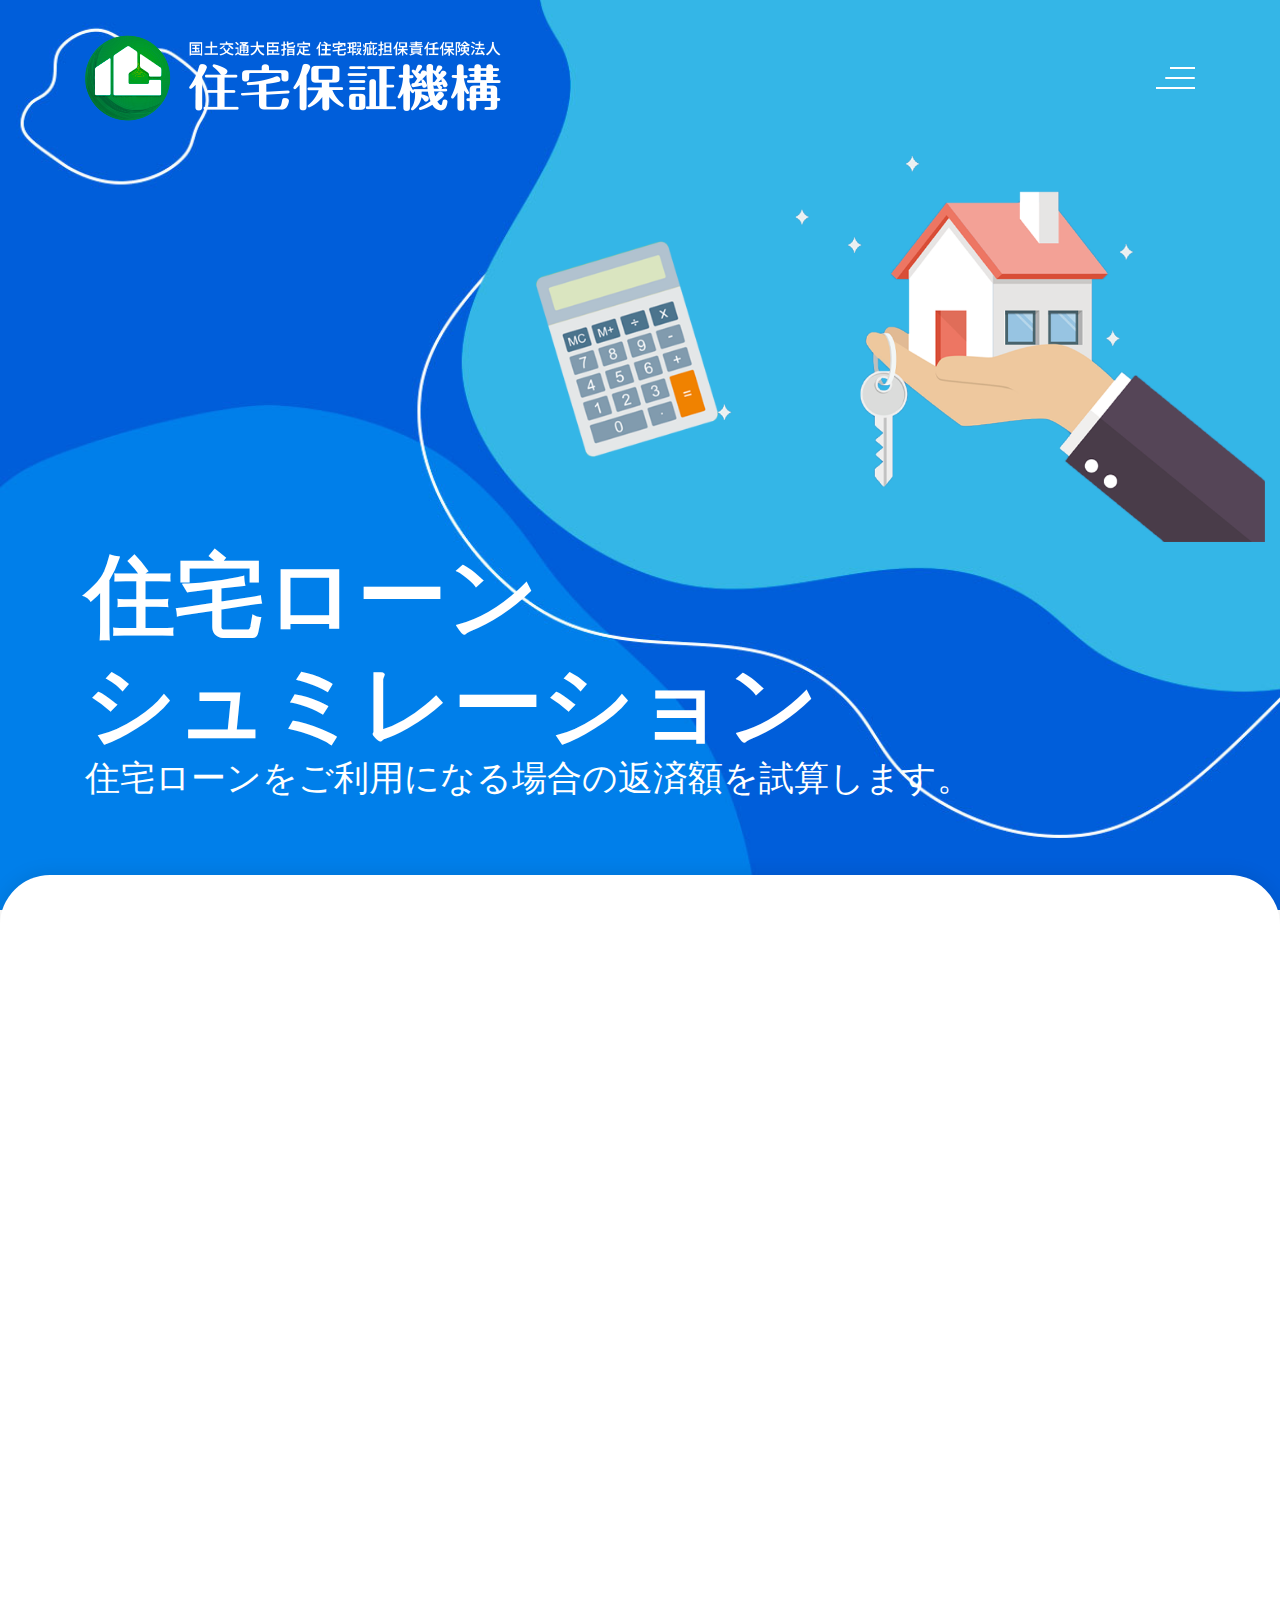
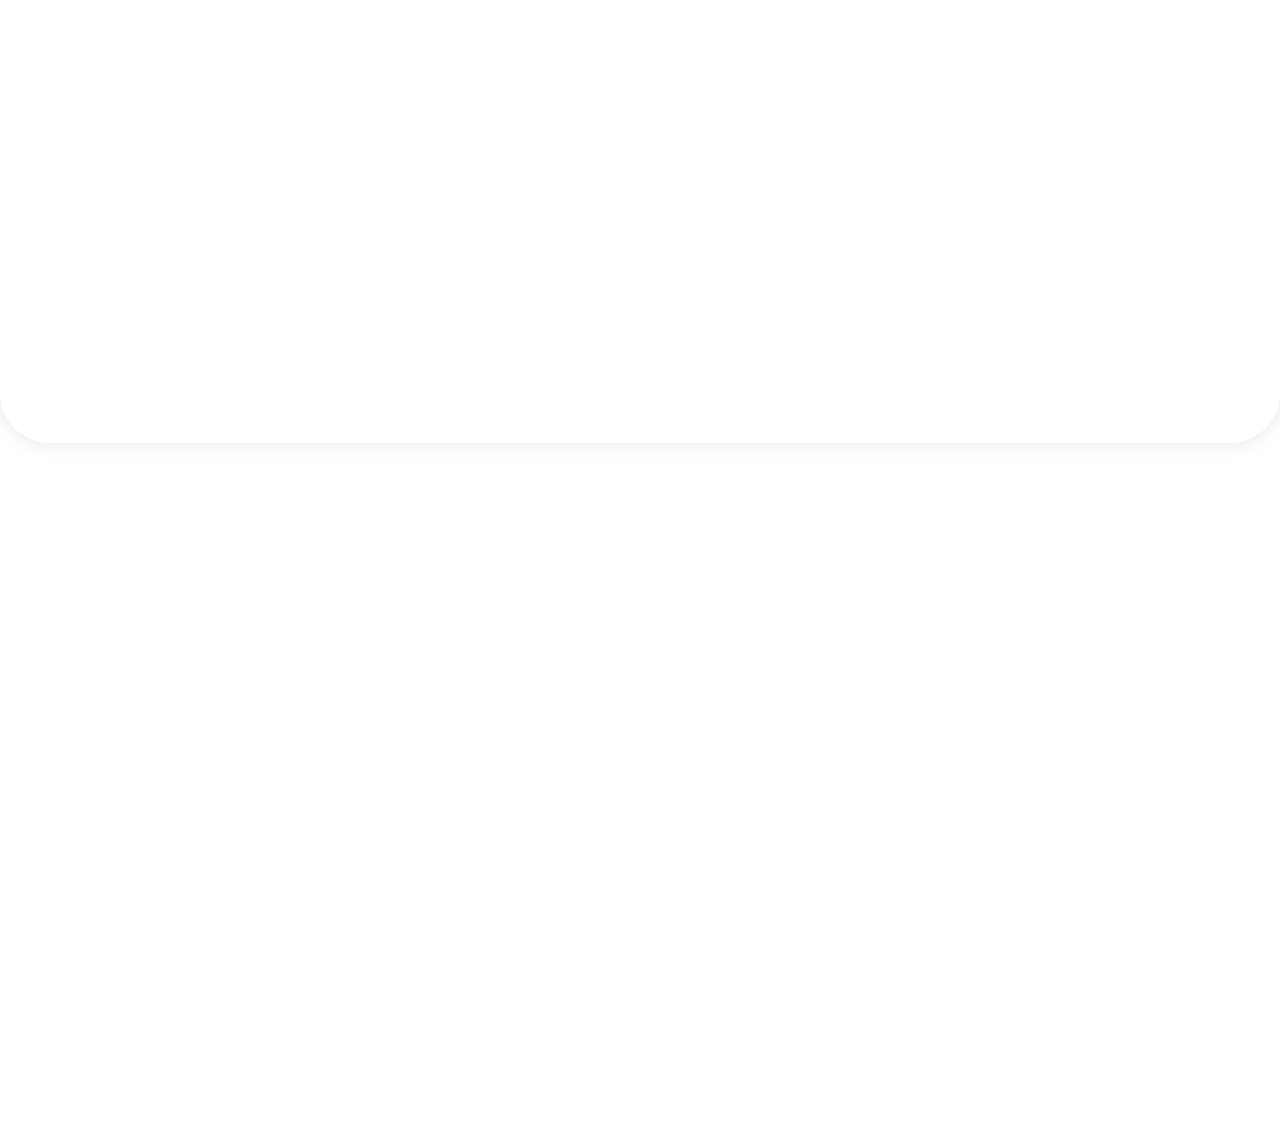
==== commit e48942a2: "Add files via upload" ====
--- a/index.html
+++ b/index.html
@@ -35,30 +35,24 @@
                 <button class="navbar-toggler toggle_bar" type="button" data-toggle="collapse" data-target="#mobile_nav">
                     <span class="icon_bar"></span>
                 </button>
-                <div class="collapse navbar-collapse" id="mobile_nav">
-                    <ul class="navbar-nav mr-auto">
+                <div class="collapse navbar-collapse main_menu_collapse" id="mobile_nav">
+                    <ul class="navbar-nav">
                         <li class="nav-item active">
                             <a class="nav-link" href="#">Home</a>
                         </li>
                         <li class="nav-item">
-                            <a class="nav-link" href="#">Link</a>
-                        </li>
-                        <li class="nav-item dropdown">
-                            <a class="nav-link dropdown-toggle" href="#" id="navbarDropdown" role="button" data-toggle="dropdown" aria-haspopup="true" aria-expanded="false">
-                                Dropdown
-                            </a>
-                            <div class="dropdown-menu" aria-labelledby="navbarDropdown">
-                                <a class="dropdown-item" href="#">Action</a>
-                                <a class="dropdown-item" href="#">Another action</a>
-                                <div class="dropdown-divider"></div>
-                                <a class="dropdown-item" href="#">Something else here</a>
-                            </div>
+                            <a class="nav-link" href="#">About</a>
+                        </li>
+                        <li class="nav-item">
+                            <a class="nav-link" href="#">Blog</a>
+                        </li>
+                        <li class="nav-item">
+                            <a class="nav-link" href="#">Services</a>
+                        </li>
+                        <li class="nav-item">
+                            <a class="nav-link" href="#">Contact</a>
                         </li>
                     </ul>
-                    <form class="form-inline my-2 my-lg-0">
-                        <input class="form-control mr-sm-2" type="search" placeholder="Search" aria-label="Search">
-                        <button class="btn btn-outline-success my-2 my-sm-0" type="submit">Search</button>
-                    </form>
                 </div>
             </nav>
             <!--  End main_menu_section  -->
@@ -112,136 +106,142 @@
     <section class="about_section section_ptb">
         <div class="container">
             <div class="row">
-                <div class="col-md-2 d-none"></div>
-                <div class="col-12 col-sm-12">
+                <div class="col-md-2 d-col-none"></div>
+                <div class="col-12 col-sm-12 col-md-8">
                     <div class="about-title wow fadeInUp">
                         <h2>さっそくシミュレーションする</h2>
                     </div>
                 </div>
-                <div class="col-2 d-none"></div>
-            </div>
-            <div class="faq-content">
-                <div class="row">
-                    <div class="col-2 col-md-2"></div>
-                    <div class="col-8 col-sm-12 col-md-8">
-                        <div class="faq-content-title wow fadeInUp">
-                            <h3>返済額の試算</h3>
-                            <i class="fas fa-angle-down icon-size down_icon"></i>
-                        </div>
-                        <div class="faq-content-box">
-                            <h2>借入可能額の試算</h2>
-                            <p>年収や毎月の返済希望額から借入可能額の試算を行います。</p>
-                            <div class="faq-content-box-title wow fadeInUp">
-                                <h2>年収から計算する</h2>
-                            </div>
-                            <div class="faq-content-box-title wow fadeInUp">
-                                <h2>返済額から計算する</h2>
-                            </div>
-                            <i class="fas fa-angle-up icon-size"></i>
-                        </div>
-
-                    </div>
-                    <div class="col-2 col-md-2"></div>
-                </div>
-            </div>
-            <div class="faq-content">
-                <div class="row">
-                    <div class="col-2 col-md-2"></div>
-                    <div class="col-8 col-sm-12 col-md-8">
-                        <div class="faq-content-title1">
-                            <h3>返済額の試算</h3>
-                            <i class="fas fa-angle-down icon-size down_icon2"></i>
-                        </div>
-                        <div class="faq-content-box2 wow fadeInUp">
-                            <h2>借入可能額の試算</h2>
-                            <p>年収や毎月の返済希望額から借入可能額の試算を行います。</p>
-                            <div class="faq-content-box-title">
-                                <h2>年収から計算する</h2>
-                            </div>
-                            <div class="faq-content-box-title">
-                                <h2>返済額から計算する</h2>
-                            </div>
-                            <i class="fas fa-angle-up icon-size"></i>
-                        </div>
-
-                    </div>
-                    <div class="col-2 col-md-2"></div>
-                </div>
-            </div>
-            <div class="faq-content">
-                <div class="row">
-                    <div class="col-2 col-md-2"></div>
-                    <div class="col-8 col-sm-12 col-md-8">
-                        <div class="faq-content-title3">
-                            <h3>返済額の試算</h3>
-                            <i class="fas fa-angle-down icon-size down_icon3"></i>
-                        </div>
-                        <div class="faq-content-box3">
-                            <h2>借入可能額の試算</h2>
-                            <p>年収や毎月の返済希望額から借入可能額の試算を行います。</p>
-                            <div class="faq-content-box-title wow fadeInUp">
-                                <h2>年収から計算する</h2>
-                            </div>
-                            <div class="faq-content-box-title wow fadeInUp">
-                                <h2>返済額から計算する</h2>
-                            </div>
-                            <i class="fas fa-angle-up icon-size"></i>
-                        </div>
-
-                    </div>
-                    <div class="col-2 col-md-2"></div>
-                </div>
-            </div>
-            <div class="faq-content">
-                <div class="row">
-                    <div class="col-2 col-md-2"></div>
-                    <div class="col-8 col-sm-12 col-md-8">
-                        <div class="faq-content-title4">
-                            <h3>返済額の試算</h3>
-                            <i class="fas fa-angle-down icon-size down_icon4"></i>
-                        </div>
-                        <div class="faq-content-box4">
-                            <h2>借入可能額の試算</h2>
-                            <p>年収や毎月の返済希望額から借入可能額の試算を行います。</p>
-                            <div class="faq-content-box-title wow fadeInUp">
-                                <h2>年収から計算する</h2>
-                            </div>
-                            <div class="faq-content-box-title wow fadeInUp">
-                                <h2>返済額から計算する</h2>
-                            </div>
-                            <i class="fas fa-angle-up icon-size"></i>
-                        </div>
-
-                    </div>
-                    <div class="col-2 col-md-2"></div>
-                </div>
-            </div>
-            <div class="faq-content">
-                <div class="row">
-                    <div class="col-2 col-md-2"></div>
-                    <div class="col-8 col-sm-12 col-md-8">
-                        <div class="faq-content-title5">
-                            <h3>返済額の試算</h3>
-                            <i class="fas fa-angle-down icon-size down_icon5"></i>
-                        </div>
-                        <div class="faq-content-box5">
-                            <h2>借入可能額の試算</h2>
-                            <p>年収や毎月の返済希望額から借入可能額の試算を行います。</p>
-                            <div class="faq-content-box-title wow fadeInUp">
-                                <h2>年収から計算する</h2>
-                            </div>
-                            <div class="faq-content-box-title wow fadeInUp">
-                                <h2>返済額から計算する</h2>
-                            </div>
-                            <i class="fas fa-angle-up icon-size"></i>
-                        </div>
-
-                    </div>
-                    <div class="col-2 col-md-2"></div>
-                </div>
+                <div class="col-md-2 d-col-none"></div>
+            </div>
+        </div>
+        <div class="container">
+            <div class="row">
+                <div class="col-md-2"></div>
+                <div class="col-md-8">
+                    <div id="accordion">
+                        <div class="card">
+                            <div class="card-header card_header_one wow fadeInUp" id="headingOne">
+                                <h5 class="mb-0 card_title">
+                                    借入可能額の試算
+                                    <p class="showd"><i class="fas fa-angle-up icon-size"></i></p>
+                                </h5>
+                            </div>
+
+                            <div id="collapseOne">
+                                <div class="card-body">
+                                    <div class="card_body_title wow fadeInUp">
+                                        <p>年収や毎月の返済希望額から借入可能額の試算を行います。</p>
+                                    </div>
+                                    <div class="card_body_content wow fadeInUp">
+                                        <h2>年収から計算する</h2>
+                                    </div>
+                                    <div class="card_body_content wow fadeInUp">
+                                        <h2>年収から計算する</h2>
+                                    </div>
+                                </div>
+                                <p class="none"><i class="fas fa-angle-down icon-size"></i></p>
+                            </div>
+                        </div>
+                        <div class="card">
+                            <div class="card-header card_header_two  wow fadeInUp" id="headingtwo">
+                                <h5 class="mb-0 card_title">
+                                    借入可能額の試算
+                                    <p class="showd2"><i class="fas fa-angle-up icon-size"></i></p>
+                                </h5>
+                            </div>
+
+                            <div id="collapsetwo">
+                                <div class="card-body">
+                                    <div class="card_body_title wow fadeInUp">
+                                        <p>年収や毎月の返済希望額から借入可能額の試算を行います。</p>
+                                    </div>
+                                    <div class="card_body_content wow fadeInUp">
+                                        <h2>年収から計算する</h2>
+                                    </div>
+                                    <div class="card_body_content wow fadeInUp">
+                                        <h2>年収から計算する</h2>
+                                    </div>
+                                </div>
+                                <p class="none2"><i class="fas fa-angle-down icon-size"></i></p>
+                            </div>
+                        </div>
+                        <div class="card">
+                            <div class="card-header card_header_three wow fadeInUp" id="headingthree">
+                                <h5 class="mb-0 card_title ">
+                                    借入可能額の試算
+                                    <p class="showd3"><i class="fas fa-angle-up icon-size"></i></p>
+                                </h5>
+                            </div>
+
+                            <div id="collapsethree">
+                                <div class="card-body">
+                                    <div class="card_body_title wow fadeInUp">
+                                        <p>年収や毎月の返済希望額から借入可能額の試算を行います。</p>
+                                    </div>
+                                    <div class="card_body_content wow fadeInUp">
+                                        <h2>年収から計算する</h2>
+                                    </div>
+                                    <div class="card_body_content wow fadeInUp">
+                                        <h2>年収から計算する</h2>
+                                    </div>
+                                </div>
+                                <p class="none3"><i class="fas fa-angle-down icon-size"></i></p>
+                            </div>
+                        </div>
+                        <div class="card">
+                            <div class="card-header card_header_four wow fadeInUp" id="headingfour">
+                                <h5 class="mb-0 card_title">
+                                    借入可能額の試算
+                                    <p class="showd4"><i class="fas fa-angle-up icon-size"></i></p>
+                                </h5>
+                            </div>
+
+                            <div id="collapsefour">
+                                <div class="card-body">
+                                    <div class="card_body_title wow fadeInUp">
+                                        <p>年収や毎月の返済希望額から借入可能額の試算を行います。</p>
+                                    </div>
+                                    <div class="card_body_content wow fadeInUp">
+                                        <h2>年収から計算する</h2>
+                                    </div>
+                                    <div class="card_body_content wow fadeInUp">
+                                        <h2>年収から計算する</h2>
+                                    </div>
+                                </div>
+                                <p class="none4"><i class="fas fa-angle-down icon-size"></i></p>
+                            </div>
+                        </div>
+                        <div class="card">
+                            <div class="card-header card_header_five wow fadeInUp" id="headingfive">
+                                <h5 class="mb-0 card_title">
+                                    借入可能額の試算
+                                    <p class="showd5"><i class="fas fa-angle-up icon-size"></i></p>
+                                </h5>
+                            </div>
+
+                            <div id="collapsefive">
+                                <div class="card-body">
+                                    <div class="card_body_title wow fadeInUp">
+                                        <p>年収や毎月の返済希望額から借入可能額の試算を行います。</p>
+                                    </div>
+                                    <div class="card_body_content wow fadeInUp">
+                                        <h2>年収から計算する</h2>
+                                    </div>
+                                    <div class="card_body_content wow fadeInUp">
+                                        <h2>年収から計算する</h2>
+                                    </div>
+                                </div>
+                                <p class="none5"><i class="fas fa-angle-down icon-size"></i></p>
+                            </div>
+                        </div>
+                    </div>
+                </div>
+                <div class="col-md-2"></div>
             </div>
         </div>
     </section>
+
     <!--  End about_section  -->
 
     <!--  Start text-info_section  -->
--- a/assets/css/style.css
+++ b/assets/css/style.css
@@ -183,8 +183,16 @@
 .main-navbar {
     padding: 30px 0;
 }
-
-
+.main_menu_collapse{
+    background: #364d6b52;
+    text-align: center;
+}
+.main_menu_collapse ul li a{
+    color:#fff;
+}
+.main_menu_collapse ul li a:hover{
+    color:#ddd;
+}
 /* banner css*/
 .banner-title h3 {
     font-size: 90px;
@@ -236,71 +244,32 @@
     font-size: 52px;
     font-weight: bold;
 }
-
 /* faq-content css*/
-.faq-content-title,
-.faq-content-title1,
-.faq-content-title3,
-.faq-content-title4,
-.faq-content-title5 {
-    text-align: center;
-    background: #FCC29C;
-    padding: 30px 0;
-    border-radius: 50px;
-    cursor: pointer;
-    position: relative;
-    margin: 30px 0;
-    box-shadow: 0px 1px 13px 3px rgba(0, 0, 0, 0.1);
-}
-
-.faq-content-title h3,
-.faq-content-title1 h3,
-.faq-content-title3 h3,
-.faq-content-title4 h3,
-.faq-content-title5 h3 {
+.card_title{
     color: #fff;
     font-size: 55px;
     font-weight: bold;
 }
-
-.faq-content-box,
-.faq-content-box2,
-.faq-content-box3,
-.faq-content-box4,
-.faq-content-box5 {
-    text-align: center;
-    background: rgb(244, 112, 100);
-    background: linear-gradient(90deg, rgba(244, 112, 100, 1) 0%, rgba(244, 112, 100, 1) 35%, rgba(244, 112, 100, 1) 100%);
-    color: #fff;
-    padding: 60px 60px;
-    border-radius: 50px;
-    margin: 60px 0;
-    display: none;
-    position: relative;
-}
-
-.faq-content-box h2,
-.faq-content-box2 h2,
-.faq-content-box3 h2,
-.faq-content-box4 h2,
-.faq-content-box5 h2 {
-    font-size: 55px;
-    font-weight: bold;
-}
-
-.faq-content-box p,
-.faq-content-box2 p,
-.faq-content-box3 p,
-.faq-content-box4 p,
-.faq-content-box5 p {
-    padding: 30px 0px;
+.card-header{
+    text-align: center;
+    background: #FCC29C;
+    border-radius: 50px !important;
+    position: relative;
+    box-shadow: 0px 1px 13px 3px rgba(0, 0, 0, 0.1);
+
+}
+.card_header_one,.card_header_two,.card_header_three,.card_header_four,.card_header_five{
+    padding: 30px 0 !important;
+}
+.card_body_title p {
+    padding: 0px 0px;
     font-size: 28px;
     line-height: 1.24;
+    font-weight: 900;
     text-align: left;
-    font-weight: 600;
-}
-
-.faq-content-box-title {
+    color: #fff;
+}
+.card_body_content {
     position: relative;
     background: #fff;
     color: #2f60c3 !important;
@@ -312,33 +281,64 @@
     -webkit-box-shadow: 0px 1px 13px 3px rgba(0, 0, 0, 0.1);
     box-shadow: 0px 1px 13px 3px rgba(0, 0, 0, 0.1);
 }
-
-.faq-content-box-title h2 {
+.card_body_content h2 {
     background: #fff;
     color: #f47064;
     font-size: 50px;
     border-radius: 35px;
     padding: 20px 0;
-}
-
-.faq-content-title i,
-.faq-content-title1 i,
-.faq-content-title3 i,
-.faq-content-title4 i,
-.faq-content-title5 i {
-    position: absolute;
-    left: 50%;
-    bottom: -15%;
+    text-align: center;
+}
+
+#headingOne,#headingtwo,,#headingthree,#headingfour,#headingfive{
+    padding: 0;
+    border:0px;
+    text-align: center;
+}
+.btn.collapse_btn_custom {
+    width: 100%;
+    box-shadow:none;
+}
+.card {
+    border: none;
+    margin: 40px 0;
+}
+.card-body {
+  background: linear-gradient(90deg, rgba(244, 112, 100, 1) 0%, rgba(244, 112, 100, 1) 35%, rgba(244, 112, 100, 1) 100%);
+    border-bottom-right-radius: 50px !important;
+    border-bottom-left-radius: 50px !important;
+    padding-bottom: 50px;
+}
+.showd,.showd2,.showd3,.showd4,.showd5, .none,.none2,.none3,.none4,.none5{
     background: #fff;
-    border-radius: 50%;
     width: 50px;
     height: 50px;
-    text-align: center;
-    line-height: 50px;
+    line-height: 30px;
+    text-align: center;
+    position: absolute;
+   left: 50%;
+    bottom: -25px;
     transform: translateX(-50%);
-    box-shadow: 0px 0 15px rgba(75, 11, 11, 0.28);
-
-}
+    z-index: 99;
+    border-radius: 50%;
+}
+.none,.none2,.none3,.none4,.none5{
+    line-height: 60px;
+    text-align: center;
+}
+#collapseOne,#collapsetwo,#collapsethree,#collapsefour,#collapsefive{
+    position: relative;
+    display: none;
+   
+}
+.clicked{
+   background: linear-gradient(90deg, rgba(244, 112, 100, 1) 0%, rgba(244, 112, 100, 1) 35%, rgba(244, 112, 100, 1) 100%);
+    border-bottom-right-radius: 0px !important;
+    border-bottom-left-radius: 0px !important;
+    border: none !important
+}
+
+
 
 i {
     font-size: 25px;
@@ -351,23 +351,7 @@
     color: #0e0e0e;
 }
 
-.faq-content-box i,
-.faq-content-box2 i,
-.faq-content-box3 i,
-.faq-content-box4 i,
-.faq-content-box5 i {
-    position: absolute;
-    left: 50%;
-    bottom: -3%;
-    background: #fff;
-    border-radius: 50%;
-    width: 50px;
-    height: 50px;
-    text-align: center;
-    line-height: 50px;
-    transform: translateX(-50%);
-    box-shadow: 0px 0 15px rgba(75, 11, 11, 0.28);
-}
+
 
 /*-----------------------------------------
 			04.text-info_section css
@@ -410,4 +394,7 @@
 
 .copyRight-text a {
     color: #0E0E0E;
-}+}
+
+
+
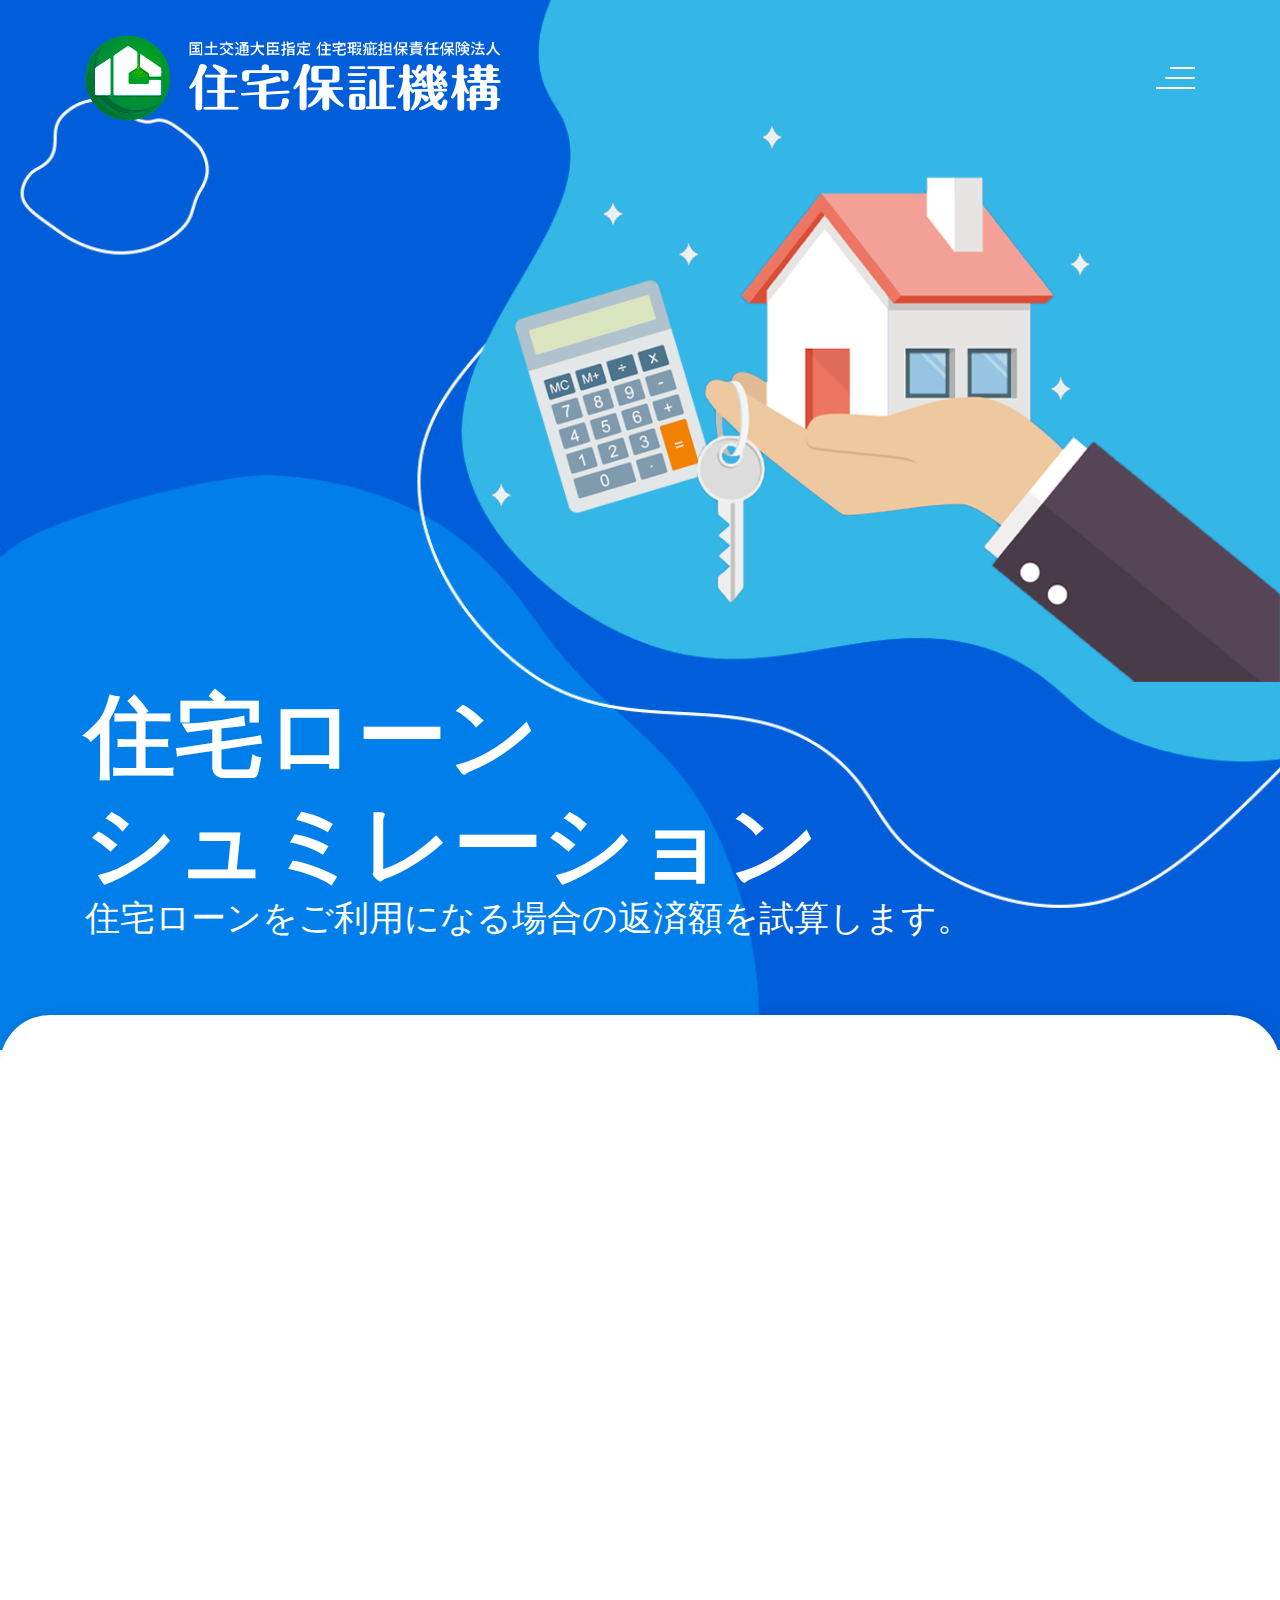
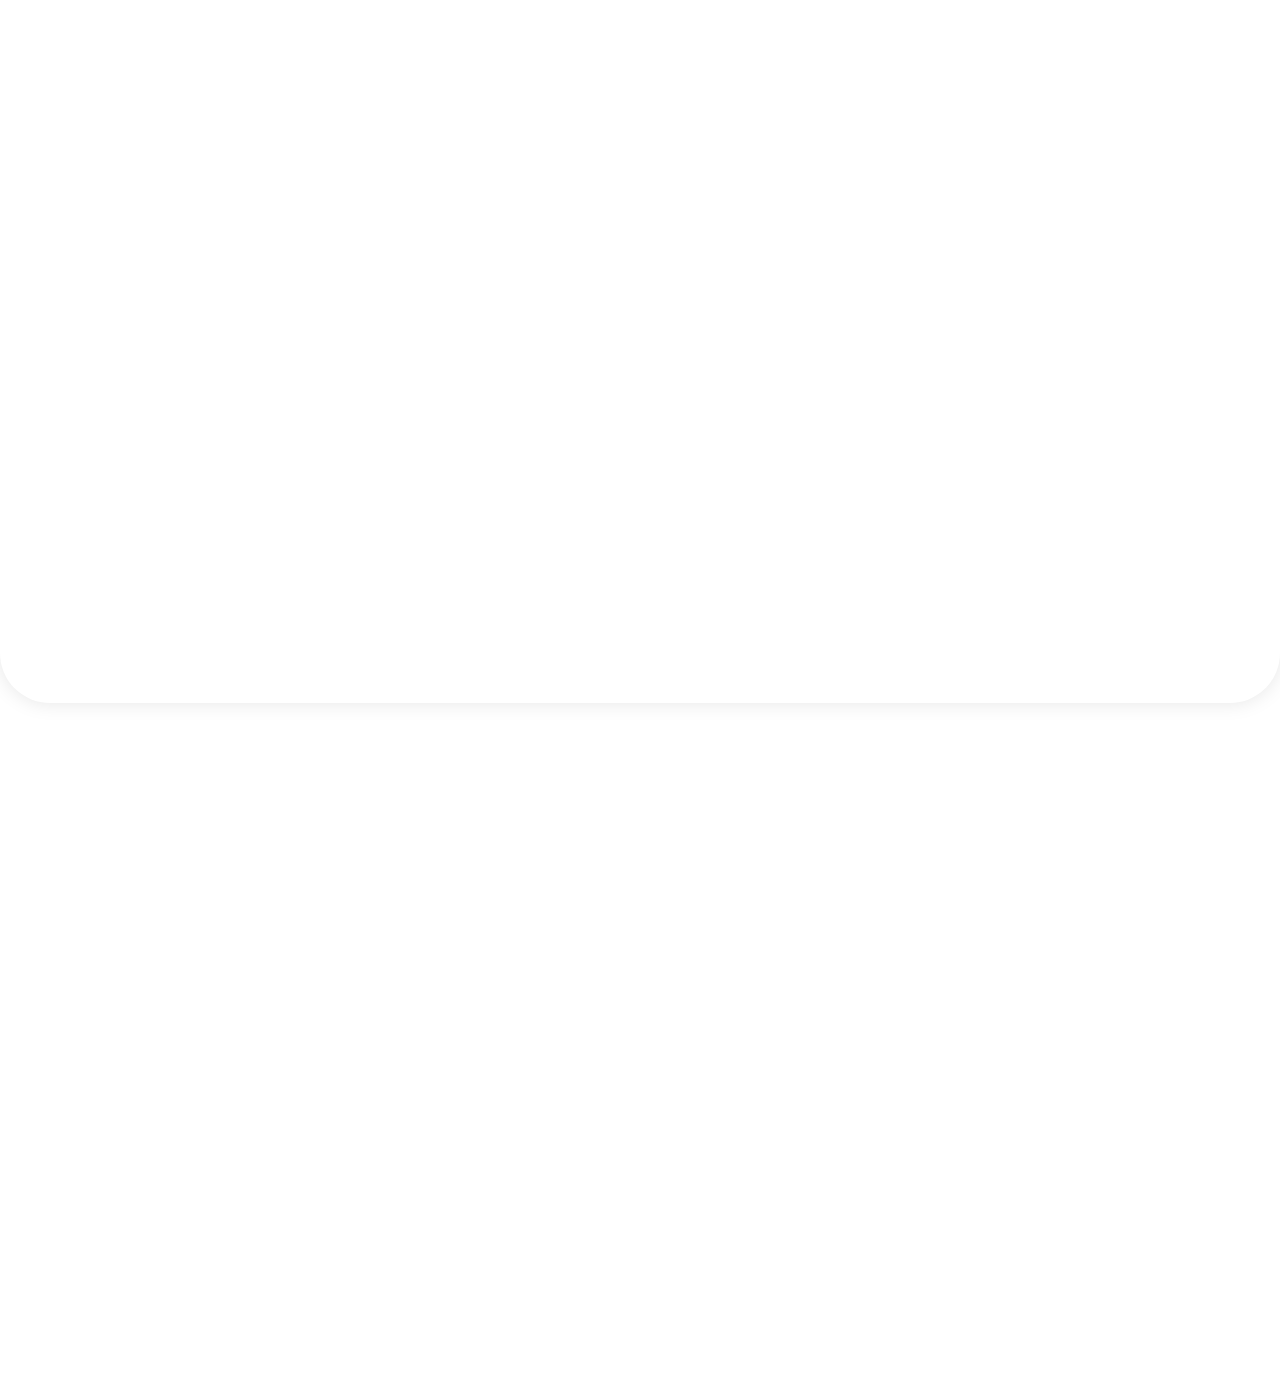
==== commit 79ef4bbb: "Add files via upload" ====
--- a/index.html
+++ b/index.html
@@ -31,14 +31,14 @@
             <!--  Start main_menu_section  -->
             <nav class="navbar main-navbar">
                 <!--logo-->
-                <a class="navbar-brand menu_logo" href="#"><img src="assets/image/jyutaku_loan.png" alt="logo"></a>
+                <a class="navbar-brand menu_logo" href="#"><img src="assets/images/jyutaku_loan.png" alt="logo"></a>
                 <button class="navbar-toggler toggle_bar" type="button" data-toggle="collapse" data-target="#mobile_nav">
                     <span class="icon_bar"></span>
                 </button>
                 <div class="collapse navbar-collapse main_menu_collapse" id="mobile_nav">
                     <ul class="navbar-nav">
                         <li class="nav-item active">
-                            <a class="nav-link" href="#">Home</a>
+                            <a class="nav-link" href="index.html">Home</a>
                         </li>
                         <li class="nav-item">
                             <a class="nav-link" href="#">About</a>
@@ -59,37 +59,13 @@
         </div>
         <div class="banner">
             <div class="container-fluid">
-                <!--
-                <div class="row">
-                    <div class="col-6"></div>
-                    <div class="col-6">
-                        <div class="banner-content">
-                            <img src="assets/image/banner_contet_3.png" class="img-fluid wow fadeInUp" data-wow-delay=".3s" alt="">
-
-                            <div class="banner-cnt-img wow slideInRight" data-wow duration="2s">
-
-                                <img src="assets/image/banner_contet_1.png" class="img-fluid " alt="">
-                            </div>
-                        </div>
-                    </div>
-                </div>
--->
-                <div class="row no-gutters">
-                    <div class="col-5"></div>
-                    <div class="col-7">
-                        <div class="row no-gutters">
-                            <div class="col-3 d-flex align-items-center">
-                                <div class="banner-content">
-                                    <div class="wow slideInRight" data-wow duration="2s">
-                                        <img src="assets/image/banner_contet_1.png" class="img-fluid " alt="">
-                                    </div>
-                                </div>
-                            </div>
-                            <div class="col-9">
-                                <img src="assets/image/banner_contet_3.png" class="img-fluid wow fadeInUp" data-wow-delay=".3s" alt="">
-                            </div>
-                        </div>
-                    </div>
+                <div class="row ">
+                    <div class="col-4 col-md-4"></div>
+               <div class="col-8 col-md-8 pr-0">
+                  <div class="banner_content wow fadeInUp">
+                   <img src="assets/images/banner_contet_12.png" alt="banner_content_2" class="img-fluid">
+               </div>
+               </div>
                 </div>
             </div>
             <div class="container">
@@ -124,7 +100,7 @@
                             <div class="card-header card_header_one wow fadeInUp" id="headingOne">
                                 <h5 class="mb-0 card_title">
                                     借入可能額の試算
-                                    <p class="showd"><i class="fas fa-angle-up icon-size"></i></p>
+                                    <p class="showd"><i class="fas fa-angle-down icon-size"></i></p>
                                 </h5>
                             </div>
 
@@ -140,14 +116,14 @@
                                         <h2>年収から計算する</h2>
                                     </div>
                                 </div>
-                                <p class="none"><i class="fas fa-angle-down icon-size"></i></p>
+                                <p class="none"><i class="fas fa-angle-up icon-size"></i></p>
                             </div>
                         </div>
                         <div class="card">
                             <div class="card-header card_header_two  wow fadeInUp" id="headingtwo">
                                 <h5 class="mb-0 card_title">
                                     借入可能額の試算
-                                    <p class="showd2"><i class="fas fa-angle-up icon-size"></i></p>
+                                    <p class="showd2"><i class="fas fa-angle-down icon-size"></i></p>
                                 </h5>
                             </div>
 
@@ -163,14 +139,14 @@
                                         <h2>年収から計算する</h2>
                                     </div>
                                 </div>
-                                <p class="none2"><i class="fas fa-angle-down icon-size"></i></p>
+                                <p class="none2"><i class="fas fa-angle-up icon-size"></i></p>
                             </div>
                         </div>
                         <div class="card">
                             <div class="card-header card_header_three wow fadeInUp" id="headingthree">
                                 <h5 class="mb-0 card_title ">
                                     借入可能額の試算
-                                    <p class="showd3"><i class="fas fa-angle-up icon-size"></i></p>
+                                    <p class="showd3"><i class="fas fa-angle-down icon-size"></i></p>
                                 </h5>
                             </div>
 
@@ -186,14 +162,14 @@
                                         <h2>年収から計算する</h2>
                                     </div>
                                 </div>
-                                <p class="none3"><i class="fas fa-angle-down icon-size"></i></p>
+                                <p class="none3"><i class="fas fa-angle-up icon-size"></i></p>
                             </div>
                         </div>
                         <div class="card">
                             <div class="card-header card_header_four wow fadeInUp" id="headingfour">
                                 <h5 class="mb-0 card_title">
                                     借入可能額の試算
-                                    <p class="showd4"><i class="fas fa-angle-up icon-size"></i></p>
+                                    <p class="showd4"><i class="fas fa-angle-down icon-size"></i></p>
                                 </h5>
                             </div>
 
@@ -209,14 +185,14 @@
                                         <h2>年収から計算する</h2>
                                     </div>
                                 </div>
-                                <p class="none4"><i class="fas fa-angle-down icon-size"></i></p>
+                                <p class="none4"><i class="fas fa-angle-up icon-size"></i></p>
                             </div>
                         </div>
                         <div class="card">
                             <div class="card-header card_header_five wow fadeInUp" id="headingfive">
                                 <h5 class="mb-0 card_title">
                                     借入可能額の試算
-                                    <p class="showd5"><i class="fas fa-angle-up icon-size"></i></p>
+                                    <p class="showd5"><i class="fas fa-angle-down icon-size"></i></p>
                                 </h5>
                             </div>
 
@@ -232,7 +208,7 @@
                                         <h2>年収から計算する</h2>
                                     </div>
                                 </div>
-                                <p class="none5"><i class="fas fa-angle-down icon-size"></i></p>
+                                <p class="none5"><i class="fas fa-angle-up icon-size"></i></p>
                             </div>
                         </div>
                     </div>
--- a/assets/css/style.css
+++ b/assets/css/style.css
@@ -14,6 +14,9 @@
 	05. section_separator css
     06. footer-section css
 	
+
+    Table of contents Home2 page
+
 ========================================*/
 
 
@@ -103,7 +106,7 @@
 			02.header_section css
 -----------------------------------------*/
 .header-section {
-    background-image: url('../image/background.jpg');
+    background-image: url('../images/background.jpg');
     background-size: cover;
     background-repeat: no-repeat;
     background-position: center center;
@@ -181,24 +184,27 @@
 }
 
 .main-navbar {
-    padding: 30px 0;
-}
-.main_menu_collapse{
+    padding: 30px 0 0;
+}
+
+.main_menu_collapse {
     background: #364d6b52;
     text-align: center;
 }
-.main_menu_collapse ul li a{
-    color:#fff;
-}
-.main_menu_collapse ul li a:hover{
-    color:#ddd;
-}
+
+.main_menu_collapse ul li a {
+    color: #fff;
+}
+
+.main_menu_collapse ul li a:hover {
+    color: #ddd;
+}
+
 /* banner css*/
 .banner-title h3 {
     font-size: 90px;
     color: #fff;
     font-weight: bold;
-    font-size: 90px;
 }
 
 .banner-title p {
@@ -210,23 +216,10 @@
     padding-bottom: 120px;
 }
 
-.banner-content {
-    position: relative;
-}
-
-/*
-.banner-cnt-img {
-    position: absolute;
-    width: 100%;
-    height: 85%;
-    background-image: url(../image/banner_contet_1.png);
-    background-repeat: no-repeat;
-    bottom: 0;
-    left: -22%;
-    opacity: 1;
-}
-*/
-
+
+.banner_content {
+    padding-left: 6%;
+}
 /*-----------------------------------------
 			03.about_section css
 -----------------------------------------*/
@@ -244,13 +237,16 @@
     font-size: 52px;
     font-weight: bold;
 }
+
 /* faq-content css*/
-.card_title{
+.card_title {
     color: #fff;
     font-size: 55px;
     font-weight: bold;
-}
-.card-header{
+    padding: 30px 0;
+}
+
+.card-header {
     text-align: center;
     background: #FCC29C;
     border-radius: 50px !important;
@@ -258,9 +254,7 @@
     box-shadow: 0px 1px 13px 3px rgba(0, 0, 0, 0.1);
 
 }
-.card_header_one,.card_header_two,.card_header_three,.card_header_four,.card_header_five{
-    padding: 30px 0 !important;
-}
+
 .card_body_title p {
     padding: 0px 0px;
     font-size: 28px;
@@ -269,6 +263,7 @@
     text-align: left;
     color: #fff;
 }
+
 .card_body_content {
     position: relative;
     background: #fff;
@@ -281,6 +276,7 @@
     -webkit-box-shadow: 0px 1px 13px 3px rgba(0, 0, 0, 0.1);
     box-shadow: 0px 1px 13px 3px rgba(0, 0, 0, 0.1);
 }
+
 .card_body_content h2 {
     background: #fff;
     color: #f47064;
@@ -290,49 +286,79 @@
     text-align: center;
 }
 
-#headingOne,#headingtwo,,#headingthree,#headingfour,#headingfive{
+#headingOne,
+#headingtwo,
+,
+#headingthree,
+#headingfour,
+#headingfive {
     padding: 0;
-    border:0px;
-    text-align: center;
-}
+    border: 0px;
+    text-align: center;
+}
+
 .btn.collapse_btn_custom {
     width: 100%;
-    box-shadow:none;
-}
+    box-shadow: none;
+}
+
 .card {
     border: none;
     margin: 40px 0;
 }
+
 .card-body {
-  background: linear-gradient(90deg, rgba(244, 112, 100, 1) 0%, rgba(244, 112, 100, 1) 35%, rgba(244, 112, 100, 1) 100%);
+    background: linear-gradient(90deg, rgba(244, 112, 100, 1) 0%, rgba(244, 112, 100, 1) 35%, rgba(244, 112, 100, 1) 100%);
     border-bottom-right-radius: 50px !important;
     border-bottom-left-radius: 50px !important;
+    padding-top: 0px;
     padding-bottom: 50px;
 }
-.showd,.showd2,.showd3,.showd4,.showd5, .none,.none2,.none3,.none4,.none5{
+
+.showd,
+.showd2,
+.showd3,
+.showd4,
+.showd5,
+.none,
+.none2,
+.none3,
+.none4,
+.none5 {
     background: #fff;
     width: 50px;
     height: 50px;
     line-height: 30px;
     text-align: center;
     position: absolute;
-   left: 50%;
+    left: 50%;
     bottom: -25px;
     transform: translateX(-50%);
     z-index: 99;
     border-radius: 50%;
 }
-.none,.none2,.none3,.none4,.none5{
+
+.none,
+.none2,
+.none3,
+.none4,
+.none5 {
     line-height: 60px;
     text-align: center;
 }
-#collapseOne,#collapsetwo,#collapsethree,#collapsefour,#collapsefive{
+
+#collapseOne,
+#collapsetwo,
+#collapsethree,
+#collapsefour,
+#collapsefive {
     position: relative;
     display: none;
-   
-}
-.clicked{
-   background: linear-gradient(90deg, rgba(244, 112, 100, 1) 0%, rgba(244, 112, 100, 1) 35%, rgba(244, 112, 100, 1) 100%);
+
+}
+
+.clicked {
+    background: linear-gradient(90deg, rgba(244, 112, 100, 1) 0%, rgba(244, 112, 100, 1) 35%, rgba(244, 112, 100, 1) 100%);
     border-bottom-right-radius: 0px !important;
     border-bottom-left-radius: 0px !important;
     border: none !important
@@ -394,7 +420,4 @@
 
 .copyRight-text a {
     color: #0E0E0E;
-}
-
-
-
+}--- a/assets/css/responsive.css
+++ b/assets/css/responsive.css
@@ -76,59 +76,39 @@
         font-size: 32px;
     }
 
-    .faq-content-title h3,
-    .faq-content-title1 h3,
-    .faq-content-title3 h3,
-    .faq-content-title4 h3,
-    .faq-content-title5 h3 {
-        color: #fff;
-        font-size: 42px;
-    }
-
-    .faq-content-title,
-    .faq-content-title1,
-    .faq-content-title3,
-    .faq-content-title4,
-    .faq-content-title5 {
-        padding: 20px 0;
-    }
-
-    .faq-content-title i,
-    .faq-content-title1 i,
-    .faq-content-title3 i,
-    .faq-content-title4 i,
-    .faq-content-title5 i {
-        bottom: -25%;
-        width: 45px;
-        height: 45px;
-        line-height: 45px;
-    }
-
-    .faq-content-box i,
-    .faq-content-box2 i,
-    .faq-content-box3 i,
-    .faq-content-box4 i,
-    .faq-content-box5 i {
-        width: 45px;
-        height: 45px;
-        line-height: 45px;
-    }
-
-    .faq-content-box h2,
-    .faq-content-box2 h2,
-    .faq-content-box3 h2,
-    .faq-content-box4 h2,
-    .faq-content-box5 h2 {
+    .card_title {
+        font-size: 40px;
+        padding: 0px 0;
+    }
+
+    .card_header_one,
+    .card_header_two,
+    .card_header_three,
+    .card_header_four,
+    .card_header_five {
+        padding: 20px 0 !important;
+    }
+
+    .showd,
+    .showd2,
+    .showd3,
+    .showd4,
+    .showd5,
+    .none,
+    .none2,
+    .none3,
+    .none4,
+    .none5 {
+        line-height: 48px;
+    }
+
+    .card_body_title p {
         font-size: 24px;
     }
 
-    .faq-content-box p,
-    .faq-content-box2 p,
-    .faq-content-box3 p,
-    .faq-content-box4 p,
-    .faq-content-box5 p {
-        font-size: 18px;
-        padding: 22px 0px;
+    .card_body_content h2 {
+        font-size: 40px;
+        padding: 10px 0;
     }
 
     .text_info_title h2 {
@@ -166,6 +146,20 @@
         padding: 40px 0;
     }
 
+    .card_title {
+        font-size: 34px;
+    }
+
+    .card_body_title p {
+        font-size: 22px;
+    }
+
+    .card_body_content h2 {
+        font-size: 34px;
+        padding: 8px 0;
+        margin-bottom: 0;
+    }
+
 }
 
 /* ------ end max768px ------- */
@@ -173,7 +167,7 @@
 /* ---------------------- max575px -------------------- */
 /* ---------------------------------------------------- */
 
-@media screen and (max-width : 575px) {
+@media (min-width:480px) and (max-width: 575.98px) {
 
     .navbar-brand.menu_logo {
         margin-right: 0;
@@ -195,45 +189,124 @@
         font-size: 26px;
     }
 
-    .faq-content-title h3,
-    .faq-content-title1 h3,
-    .faq-content-title3 h3,
-    .faq-content-title4 h3,
-    .faq-content-title5 h3 {
-        color: #fff;
-        font-size: 26px;
-    }
-
-    .faq-content-box p,
-    .faq-content-box2 p,
-    .faq-content-box3 p,
-    .faq-content-box4 p,
-    .faq-content-box5 p {
-        font-size: 14px;
-        padding: 14px 0px;
-    }
-
-    .faq-content-box h2,
-    .faq-content-box2 h2,
-    .faq-content-box3 h2,
-    .faq-content-box4 h2,
-    .faq-content-box5 h2 {
+
+    .text_info_title h2 {
+        font-size: 26px;
+        text-align: center;
+    }
+
+    .banner-title h3 {
+        font-size: 32px;
+    }
+
+    .showd,
+    .showd2,
+    .showd3,
+    .showd4,
+    .showd5,
+    .none,
+    .none2,
+    .none3,
+    .none4,
+    .none5 {
+        width: 40px;
+        height: 40px;
+        line-height: 40px !important;
+        bottom: -20px;
+    }
+}
+
+/* ------ end max575px ------- */
+
+/* ----------------- max480px ------------------ */
+/* ---------------------------------------------- */
+@media (min-width: 320px) and (max-width: 479.98px) {
+    .menu_logo {
+        margin-right: 0;
+        width: 80%;
+    }
+
+    .banner-title h3 {
+        font-size: 28px;
+    }
+
+    .banner-title p {
         font-size: 16px;
     }
 
-    .faq-content-box-title h2 {
-        padding: 12px 0;
+    .about-title h2 {
+        font-size: 20px;
+    }
+
+    .card {
+        border: none;
+        margin: 20px 0 30px;
+    }
+
+    .card_title {
+        font-size: 26px;
+    }
+
+
+    .showd,
+    .showd2,
+    .showd3,
+    .showd4,
+    .showd5,
+    .none,
+    .none2,
+    .none3,
+    .none4,
+    .none5 {
+        width: 36px;
+        height: 36px;
+        line-height: 36px !important;
+
+    }
+
+    .icon-size {
+        font-size: 26px;
+        color: #0e0e0e;
+    }
+
+    .card_body_title p {
+        font-size: 16px;
+        line-height: 1.5;
+    }
+
+    .card_body_content h2 {
+        font-size: 20px;
+        padding: 8px 0;
+        margin-bottom: 0;
     }
 
     .text_info_title h2 {
         font-size: 26px;
-        text-align: center;
-    }
-
-
-}
-
-/* ------ end max575px ------- */
+    }
+
+    .section_ptb {
+        padding: 30px 0;
+    }
+
+    .footer_content h3 {
+        font-size: 26px;
+    }
+
+    .footer_content h3 {
+        font-size: 19px;
+        font-weight: 600;
+    }
+
+    .footer_content p {
+        font-size: 15px;
+    }
+
+    /*
+    .card_title{
+        font-size:35px;
+    }
+*/
+}
 
 
 /*=============================================================
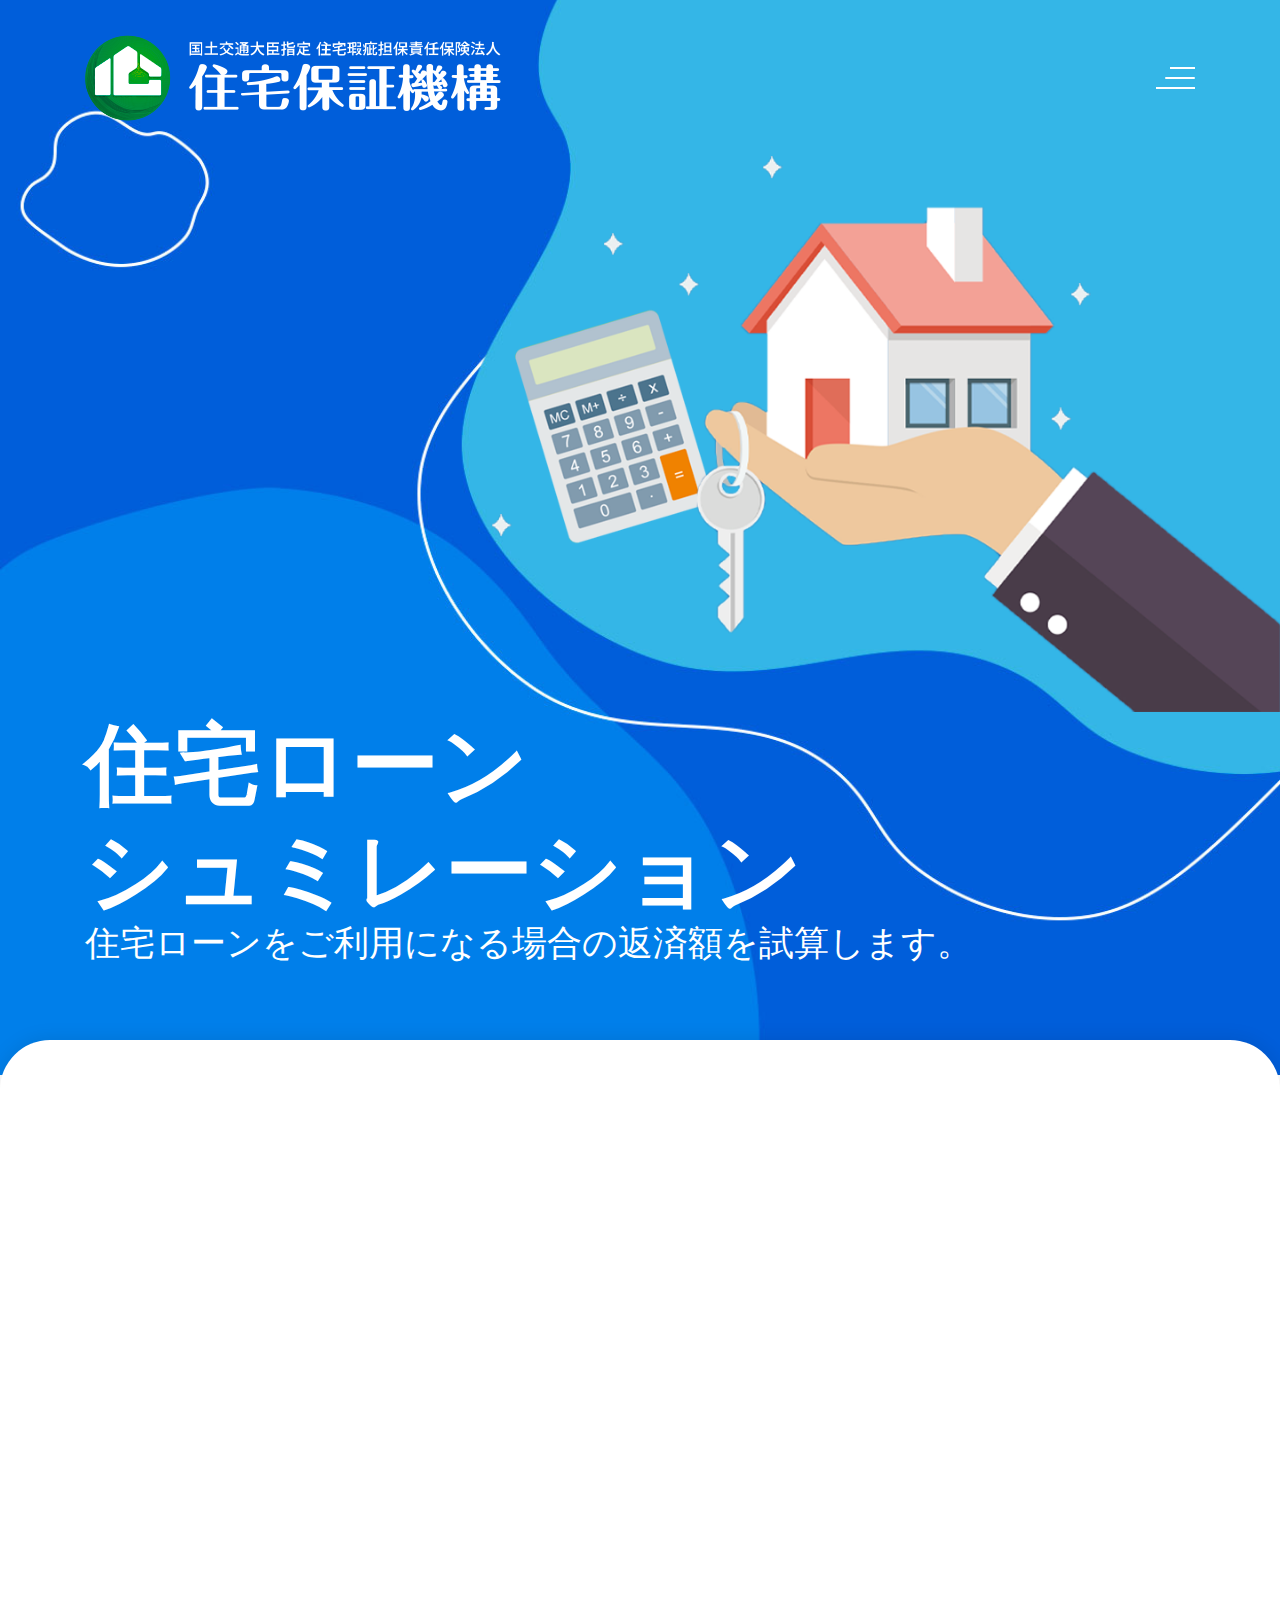
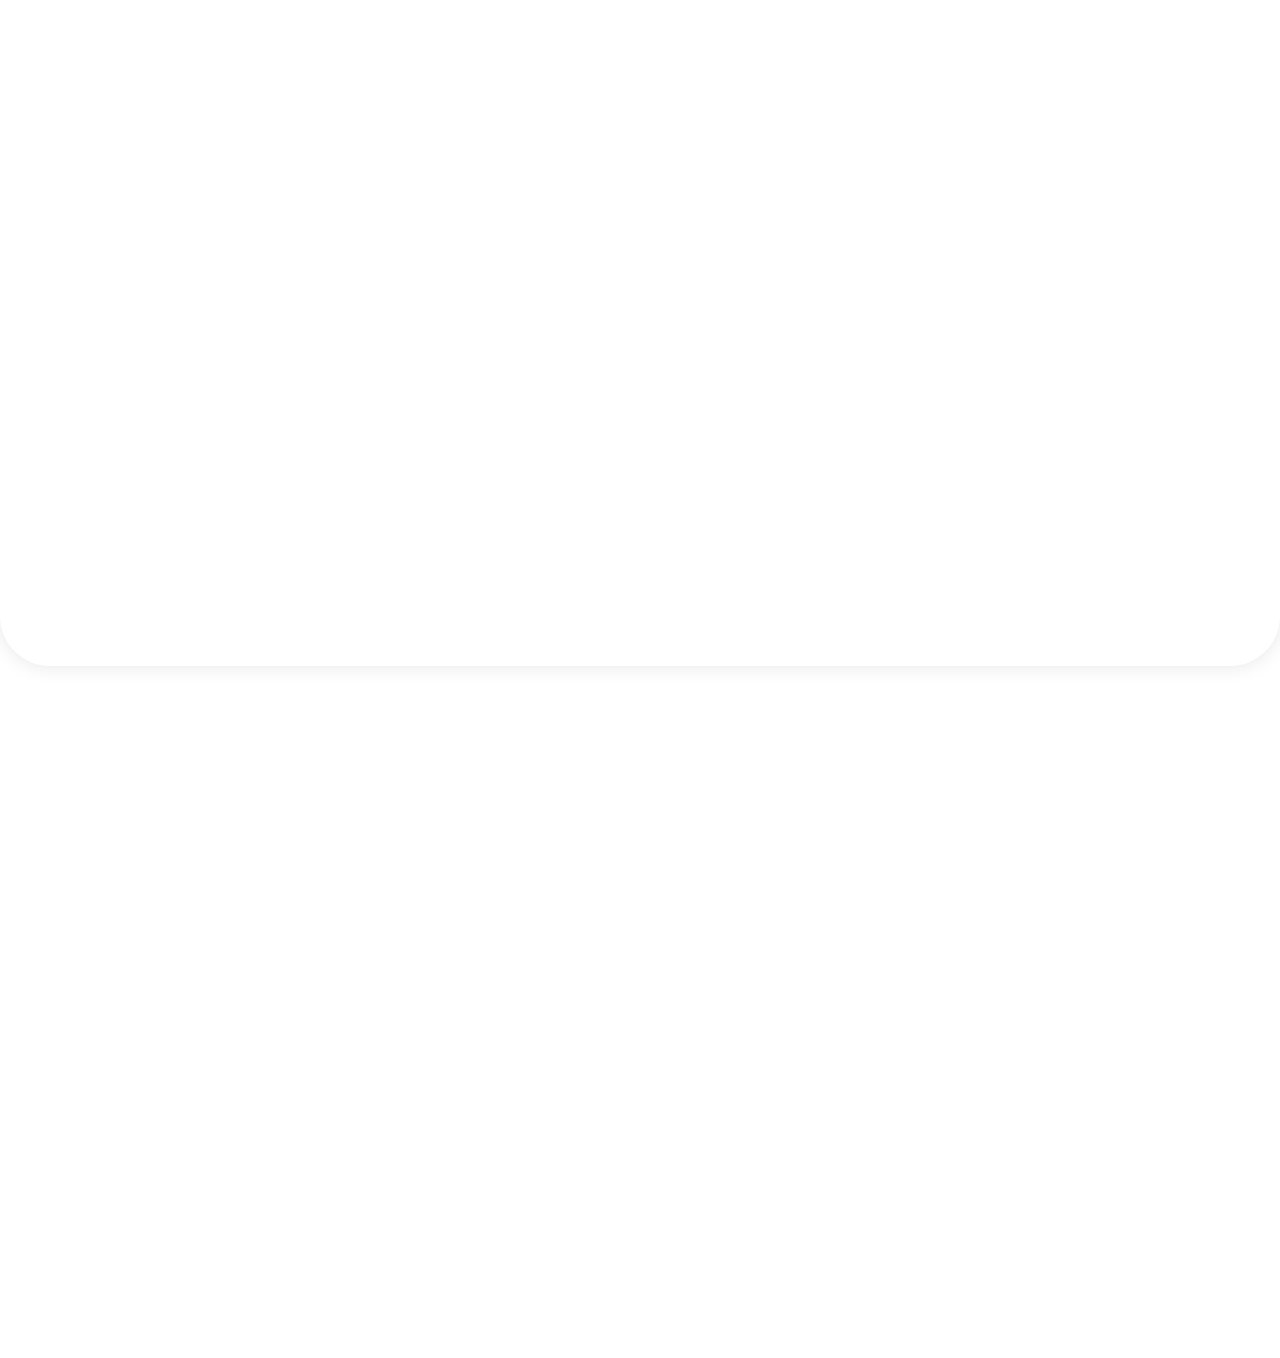
==== commit bd3d625e: "Add files via upload" ====
--- a/index.html
+++ b/index.html
@@ -41,16 +41,16 @@
                             <a class="nav-link" href="index.html">Home</a>
                         </li>
                         <li class="nav-item">
-                            <a class="nav-link" href="#">About</a>
-                        </li>
-                        <li class="nav-item">
-                            <a class="nav-link" href="#">Blog</a>
-                        </li>
-                        <li class="nav-item">
-                            <a class="nav-link" href="#">Services</a>
-                        </li>
-                        <li class="nav-item">
-                            <a class="nav-link" href="#">Contact</a>
+                            <a class="nav-link" href="homepage2.html">Home page 2</a>
+                        </li>
+                        <li class="nav-item">
+                            <a class="nav-link" href="homepage3.html">Home page 3</a>
+                        </li>
+                        <li class="nav-item">
+                            <a class="nav-link" href="homepage4.html">Home page 4</a>
+                        </li>
+                        <li class="nav-item">
+                            <a class="nav-link" href="homepage5.html">Home page 5</a>
                         </li>
                     </ul>
                 </div>
@@ -61,11 +61,11 @@
             <div class="container-fluid">
                 <div class="row ">
                     <div class="col-4 col-md-4"></div>
-               <div class="col-8 col-md-8 pr-0">
-                  <div class="banner_content wow fadeInUp">
-                   <img src="assets/images/banner_contet_12.png" alt="banner_content_2" class="img-fluid">
-               </div>
-               </div>
+                    <div class="col-8 col-md-8 pr-0">
+                        <div class="banner_content banner_content_pl wow fadeInUp">
+                            <img src="assets/images/banner_contet_12.png" alt="banner_content_2" class="img-fluid">
+                        </div>
+                    </div>
                 </div>
             </div>
             <div class="container">
@@ -78,20 +78,16 @@
     </section>
     <!--  End header_section  -->
 
-    <!--  Start about_section  -->
-    <section class="about_section section_ptb">
+    <!--  Start simulate_section  -->
+    <section class="simulate_section section_ptb">
         <div class="container">
             <div class="row">
-                <div class="col-md-2 d-col-none"></div>
-                <div class="col-12 col-sm-12 col-md-8">
-                    <div class="about-title wow fadeInUp">
+                <div class="col-md-12">
+                    <div class="simulate-title wow fadeInUp">
                         <h2>さっそくシミュレーションする</h2>
                     </div>
                 </div>
-                <div class="col-md-2 d-col-none"></div>
-            </div>
-        </div>
-        <div class="container">
+            </div>
             <div class="row">
                 <div class="col-md-2"></div>
                 <div class="col-md-8">
--- a/assets/css/style.css
+++ b/assets/css/style.css
@@ -9,14 +9,11 @@
 	
 	01. Genaral Css
 	02. header_section css
-	03. about_section css
+	03. simulate_section css
     04. text-info_section css
 	05. section_separator css
     06. footer-section css
 	
-
-    Table of contents Home2 page
-
 ========================================*/
 
 
@@ -87,6 +84,7 @@
     -o-transition: opacity 0.3s 0.3s ease;
     transition: opacity 0.3s 0.3s ease;
     opacity: 0;
+
 }
 
 textarea {
@@ -184,7 +182,7 @@
 }
 
 .main-navbar {
-    padding: 30px 0 0;
+    padding: 30px 0;
 }
 
 .main_menu_collapse {
@@ -201,8 +199,12 @@
 }
 
 /* banner css*/
+.banner {
+    padding-bottom: 120px;
+}
+
 .banner-title h3 {
-    font-size: 90px;
+    font-size: 88px;
     color: #fff;
     font-weight: bold;
 }
@@ -212,18 +214,20 @@
     color: #fff;
 }
 
+/*
 .banner-title {
     padding-bottom: 120px;
 }
-
-
-.banner_content {
+*/
+
+.banner_content_pl {
     padding-left: 6%;
 }
+
 /*-----------------------------------------
-			03.about_section css
+			03.simulate_section css
 -----------------------------------------*/
-.about_section {
+.simulate_section {
     position: relative;
     margin-top: -35px;
     background: #fff;
@@ -232,13 +236,18 @@
 
 }
 
-.about-title h2 {
+.simulate-title h2 {
     text-align: center;
     font-size: 52px;
     font-weight: bold;
 }
 
 /* faq-content css*/
+.card {
+    border: none;
+    margin: 40px 0;
+}
+
 .card_title {
     color: #fff;
     font-size: 55px;
@@ -302,10 +311,7 @@
     box-shadow: none;
 }
 
-.card {
-    border: none;
-    margin: 40px 0;
-}
+
 
 .card-body {
     background: linear-gradient(90deg, rgba(244, 112, 100, 1) 0%, rgba(244, 112, 100, 1) 35%, rgba(244, 112, 100, 1) 100%);
@@ -366,7 +372,7 @@
 
 
 
-i {
+.card_title p i {
     font-size: 25px;
     line-height: 30px;
     text-align: center;
@@ -420,4 +426,708 @@
 
 .copyRight-text a {
     color: #0E0E0E;
+}
+
+
+
+/*=====================================================================
+========================   Home page Two    ==============================
+=======================================================================*/
+
+
+.sp_header_section {
+    background-position: top 15% center;
+}
+
+.banner_content_left {
+    display: flex;
+    align-self: flex-end;
+
+}
+
+.s_banner_title p {
+    font-size: 30px;
+    line-height: 1.5;
+}
+
+.s_p_banner {
+    padding-bottom: 120px !important;
+}
+
+.borrowing_cndn {
+    padding: 40px 0;
+}
+
+.form_row_content {
+    display: flex;
+    align-items: center;
+    margin: 25px 0px !important;
+}
+
+.form_title {
+    font-size: 58px;
+    color: #fd7468;
+    font-weight: 600;
+    display: inline-block;
+}
+
+.form_title_sub {
+    font-size: 34px;
+    background: #6fb6e4;
+    color: #fff;
+    padding: 12px 20px;
+    border-radius: 20px;
+}
+
+.form_title_icon i {
+    width: 50px;
+    height: 50px;
+    background: #fd7468;
+    color: #fff;
+    text-align: center;
+    line-height: 50px;
+    border-radius: 50%;
+    box-shadow: 0px 0 12px rgba(0, 0, 0, .3);
+}
+
+.form_control_ctm {
+    background: #cecece;
+    padding: 32px 40px;
+    border: 0px !important;
+    border-radius: 25px;
+    box-shadow: 0px 0 8px rgba(0, 0, 0, .2);
+    font-size: 30px;
+}
+
+.form_control_ctm:focus {
+    color: #000;
+    background-color: #cecece;
+    border: 0px !important;
+    outline: 0;
+    box-shadow: 0px 0 8px rgba(0, 0, 0, .2);
+}
+
+.form_control_right {
+    display: inline-block;
+    padding-top: 15px;
+    padding-left: 15px;
+    font-size: 30px;
+    font-weight: 700;
+}
+
+.form_control_text {
+    margin: 30px 0;
+}
+
+.form_control_text p {
+    font-size: 32px;
+    font-weight: 400;
+}
+
+
+/*========================================*/
+.borrowing_input {
+    margin: 80px 0;
+}
+
+.input_title {
+    display: flex;
+    justify-content: space-between;
+    align-items: baseline;
+    margin-bottom: 0;
+}
+
+.input_title h4 {
+    font-size: 58px;
+    color: #fd7468;
+    font-weight: 600;
+    display: inline-block;
+    margin-bottom: 0px;
+}
+
+.input_title_req {
+    font-size: 30px;
+    background: #6fb6e4;
+    color: #fff;
+    padding: 8px 20px;
+    border-radius: 15px;
+    margin-left: 20px;
+}
+
+.input_title_right {
+    display: flex;
+    align-items: center;
+}
+
+.input_req {
+    font-size: 34px;
+    background: #6fb6e4;
+    color: #fff;
+    padding: 12px 20px;
+    border-radius: 15px;
+}
+
+.input_req_icon {
+    background: #fd7468;
+    width: 45px;
+    height: 45px;
+    line-height: 48px;
+    text-align: center;
+    border-radius: 50%;
+    margin-left: 15px;
+    box-shadow: 0px 0 15px rgba(0, 0, 0, .3);
+
+}
+
+.input_req_icon span {
+    font-size: 20px;
+    color: #fff;
+}
+
+.input_field {
+    display: flex;
+    align-items: flex-end;
+    margin: 45px 0;
+
+}
+
+.input_field input {
+    background: #cecece;
+    padding: 32px 40px;
+    border: 0px !important;
+    border-radius: 25px;
+    box-shadow: 0px 0 8px rgba(0, 0, 0, .1);
+    font-size: 30px;
+}
+
+.input_field input:focus {
+    color: #000;
+    background-color: #cecece;
+    border: 0px !important;
+    outline: 0;
+    box-shadow: 0px 0 8px rgba(0, 0, 0, .2);
+
+}
+
+.input_field span {
+    margin-left: 20px;
+    font-size: 32px;
+    font-weight: bold;
+}
+
+.input_btm_text {
+    font-size: 31px;
+}
+
+.select_button_area {
+    margin: 40px 0;
+}
+
+.range_ctm_slider {}
+
+.range_ctm_slider p {
+    text-align: right;
+    padding-right: 50px;
+}
+
+.range_ctm_slider p span {
+    margin-right: 5px;
+}
+
+#customRange,
+#customRange01,
+#customRange2,
+#customRange3,
+#customRange4,
+#customRange5,
+#customRange6 {
+    -webkit-appearance: none;
+    width: 100%;
+    outline: none;
+    opacity: 1;
+    -webkit-transition: .2s;
+}
+
+#customRange::-webkit-slider-thumb,
+#customRange01::-webkit-slider-thumb,
+#customRange2::-webkit-slider-thumb,
+#customRange3::-webkit-slider-thumb,
+#customRange4::-webkit-slider-thumb,
+#customRange5::-webkit-slider-thumb,
+#customRange6::-webkit-slider-thumb {
+    -webkit-appearance: none;
+    appearance: none;
+    width: 30px;
+    height: 30px;
+    border-radius: 50%;
+    background: #fd7468 !important;
+    cursor: pointer;
+    box-shadow: 0px 0 15px rgba(0, 0, 0, .4);
+    margin-top: -10px;
+}
+
+#customRange::-moz-range-thumb,
+#customRange01::-moz-range-thumb,
+#customRange2::-moz-range-thumb,
+#customRange3::-moz-range-thumb,
+#customRange4::-moz-range-thumb,
+#customRange5::-moz-range-thumb #customRange6::-moz-range-thumb {
+    -webkit-appearance: none;
+    appearance: none;
+    width: 30px;
+    height: 30px;
+    border-radius: 50%;
+    background: #fd7468 !important;
+    cursor: pointer;
+    box-shadow: 0px 0 15px rgba(0, 0, 0, .4);
+    margin-top: -10px;
+}
+
+
+
+/*========================================*/
+
+
+
+.repay_content_one,
+.repay_content_two {
+    text-align: center;
+    background: #cecece;
+    padding: 80px 0;
+    border-radius: 60px;
+    box-shadow: 0px 0 15px rgba(0, 0, 0, .2);
+    cursor: pointer;
+}
+
+.repay_content_one h2,
+.repay_content_two h2 {
+    font-size: 50px;
+    color: #fff;
+}
+
+.repay_content_one span i,
+.repay_content_two span i {
+    width: 50px;
+    height: 50px;
+    background: #fff;
+    color: #cecece;
+    text-align: center;
+    line-height: 50px;
+    border-radius: 50%;
+    box-shadow: 0px 0 25px rgb(206, 206, 206);
+
+}
+
+.repay_content_bg {
+    background: linear-gradient(90deg, rgba(244, 112, 100, 1) 0%, rgba(244, 112, 100, 1) 35%, rgba(244, 112, 100, 1) 100%);
+
+}
+
+.repay_content_bg_active {
+    background: linear-gradient(90deg, rgba(244, 112, 100, 1) 0%, rgba(244, 112, 100, 1) 35%, rgba(244, 112, 100, 1) 100%);
+}
+
+.icon_active {
+    color: #fd7468 !important;
+}
+
+/*price_range_css*/
+/*
+.price {
+    position: relative;
+}
+
+#slider-range-min,
+#slider-range-min2,
+#slider-range-min3,
+#slider-range-min4 {
+    background: #cecece none repeat scroll 0 0;
+    border: 1px solid transparent;
+    height: 5px;
+}
+
+.ui-slider-range {
+    top: -1px;
+    background: transparent;
+    height: 6px;
+}
+
+.ui-slider .ui-slider-handle {
+    cursor: default;
+    height: 26px;
+    position: absolute;
+    width: 26px;
+    z-index: 2;
+    border-radius: 100%;
+    bottom: 55px;
+    transform: translateY(-25%);
+}
+
+.ui-state-default,
+.ui-widget-content .ui-state-default,
+.ui-widget-header .ui-state-default,
+.ui-button,
+html .ui-button.ui-state-disabled:hover,
+html .ui-button.ui-state-disabled:active {
+    background: #fd7468 none repeat scroll 0 0;
+    border: 1px solid #fd7468;
+    color: #fd7468;
+    box-shadow: 0px 0 12px rgba(0, 0, 0, .3);
+
+}
+
+.ui-slider-handle.ui-corner-all.ui-state-default:focus {
+    outline: none;
+}
+
+.price p {
+    text-align: right;
+}
+
+.price p input#amount,
+.price p input#amount2,
+.price p input#amount3,
+    {
+    padding: 15px 0;
+    border-radius: 30px;
+    box-shadow: 0px 0 15px rgba(0, 0, 0, .2);
+    cursor: pointer;
+    display: flex;
+    height: 50px;
+    background: #fff;
+    color: #cecece;
+    text-align: center;
+    line-height: 50px;
+    border-radius: 50%;
+    box-shadow: 0px 0 25px rgb(206, 206, 206);
+
+}
+
+input#amount,
+input#amount2,
+input#amount3,
+input#amount4 {
+    padding: 20px 0;
+    text-align: center;
+}
+
+
+
+*/
+.repay_content1,
+.repay_content2,
+.repay_content3 {
+    text-align: center;
+    background: #cecece;
+    padding: 20px 0;
+    border-radius: 35px;
+    box-shadow: 0px 0 15px rgba(0, 0, 0, .2);
+    cursor: pointer;
+    display: flex;
+    align-items: center;
+    justify-content: space-around;
+    margin: 20px 0;
+}
+
+.repay_content1 h2,
+.repay_content2 h2,
+.repay_content3 h2 {
+    font-size: 50px;
+    color: #fff;
+}
+
+.repay_content1 span i,
+.repay_content2 span i,
+.repay_content3 span i {
+    width: 50px;
+    height: 50px;
+    background: #fff;
+    color: #cecece;
+    text-align: center;
+    line-height: 50px;
+    border-radius: 50%;
+    box-shadow: 0px 0 25px rgb(206, 206, 206);
+
+}
+
+.rcb_active {
+    background: linear-gradient(90deg, rgba(244, 112, 100, 1) 0%, rgba(244, 112, 100, 1) 35%, rgba(244, 112, 100, 1) 100%);
+}
+
+
+.top_btn_cutom {
+    font-size: 50px;
+    width: 100%;
+    text-align: center;
+    padding: 10px 0;
+    border: 0;
+    background: #fff;
+    color: #fd7468;
+    box-shadow: 0px 0 20px rgba(0, 0, 0, .1);
+    border-radius: 35px;
+    margin: 15px 0;
+
+}
+
+.top_btn_cutom:focus {
+    outline: none;
+}
+
+/*=====================================================================
+========================   Home page 3    ==============================
+=======================================================================*/
+.header_bg3 {
+    background-image: url(../images/home_pbg3_03.png);
+    background-size: cover;
+    background-repeat: no-repeat;
+    background-position: center 20%;
+    position: relative;
+}
+
+.tbanner_title {
+    padding: 190px 0;
+}
+
+.tbanner_title p {
+    max-width: 700px;
+}
+
+.about_borrowing_ptb {
+    padding-top: 20px;
+}
+
+.about_borrowing_title h2 {
+    text-align: left;
+    color: #fd7468;
+}
+
+.card.card_custom {
+    border-bottom: 3px dashed #000;
+    margin: 20px 0px;
+}
+
+.card_header_custom {
+    border-radius: 0 !important;
+    background: transparent;
+    box-shadow: none;
+    display: flex;
+    justify-content: space-between;
+    border-bottom: none;
+}
+
+.card_header_custom h5 {
+    font-size: 46px;
+    font-weight: 500
+}
+
+.card_header_custom h5 span {
+    font-size: 22px;
+    color: #000;
+    font-weight: 500;
+}
+
+.card_body_custom {
+    border-radius: 35px;
+    padding: 30px;
+    font-size: 30px;
+    text-align: left;
+    position: relative;
+    background: #e5e5e5;
+    margin: 20px 0 30px;
+
+}
+
+.btn_coll_custom {
+    position: relative;
+}
+
+.btn_coll_custom span {
+    position: absolute;
+    content: '';
+    left: -15px;
+    top: 50%;
+    width: 36px;
+    height: 36px;
+    transform: translateY(-50%);
+}
+
+.btn_coll_custom span:before,
+.btn_coll_custom span:after {
+    position: absolute;
+    content: '';
+    width: 28px;
+    height: 3px;
+    background: #fd7468;
+    left: 50%;
+    top: 50%;
+    -webkit-transform: translate(-50%);
+    transform: translate(-50%);
+    -webkit-transition: all .3s ease;
+    transition: all .3s ease;
+}
+
+.btn_coll_custom span:after {
+    -webkit-transform: translate(-50%) rotate(90deg);
+    transform: translate(-50%) rotate(90deg);
+    background: #fd7468;
+}
+
+.btn_coll_custom[aria-expanded="true"] span:after {
+    -webkit-transform: translate(-50%) rotate(0deg);
+    transform: translate(-50%) rotate(0deg);
+
+}
+
+.btn_coll_custom:focus {
+    outline: 0;
+    box-shadow: 0 0 0 0rem rgba(0, 123, 255, 0);
+
+}
+
+.about_btn_mtb {
+    margin-top: 30px;
+    margin-bottom: 30px;
+}
+
+
+/*=====================================================================
+========================   Home page 4    ==============================
+=======================================================================*/
+.totat_payment_content {
+    background: #fd7468;
+    padding: 50px 30px;
+    border-radius: 50px;
+    box-shadow: 0px 0 20px rgba(0, 0, 0, .2);
+}
+
+.totat_payment_title {
+    margin-bottom: 50px;
+}
+
+.totat_payment_content h2 {
+    text-align: center;
+    color: #fff;
+    font-size: 48px;
+}
+
+.tpform_mtb {
+    margin: 55px 0;
+}
+
+.tp_form_title {
+    font-size: 48px;
+    color: #fff;
+}
+
+.tp_fcontrol {
+    background: #fff;
+    text-align: right;
+}
+
+.tp_fcontrol:focus {
+    background: #fff;
+}
+
+.tp_formcright {
+    color: #fff;
+}
+
+.rpayment_content_bb {
+    border-bottom: 2px dashed #000;
+}
+
+.rtp_title {
+    color: #fd7468;
+}
+
+.rt_formcright {
+    color: #fff;
+    padding-left: 10px;
+}
+
+.rp_form_title,
+.rp_formcright {
+    color: #000;
+}
+
+.rp_form_title span {
+    font-size: 28px;
+}
+
+.rp_fcontrol,
+.rp_fcontrol:focus {
+    background: #e5e5e5;
+}
+
+.form-row input::placeholder {
+    color: #000;
+    opacity: 1;
+}
+
+.summary_section {
+    background: #e8e8e8;
+}
+
+.summary_title h2 {
+    color: #255ed6;
+    font-size: 56px;
+    text-align: center;
+    font-weight: 600;
+}
+
+.summary_content {
+    margin: 40px 0;
+    text-align: center;
+}
+
+.summary_info_text {
+    text-align: left;
+}
+
+.summary_info_text p {
+    color: #000;
+    font-size: 26px;
+    line-height: 1.5;
+    letter-spacing: 2px;
+}
+
+.summary_info_text p span {
+    color: #fd7468;
+}
+
+.more_contact {
+    background: url(../images/summary_info.png);
+    background-size: cover;
+    background-position: center center;
+    height: auto;
+}
+
+.more_contact p {
+    max-width: 750px;
+    margin: 0 auto;
+    font-size: 44px;
+    line-height: 1.3;
+    color: #fff;
+    padding: 100px 60px;
+}
+
+.simulate_section_btn {
+    border-top-right-radius: 0;
+    border-top-left-radius: 0;
+}
+
+/*=====================================================================
+========================   Home page 5    ==============================
+=======================================================================*/
+.card_ptb {
+    padding-left: 40px;
+    padding-right: 40px;
+}
+
+.card_header_bg {
+    background: linear-gradient(90deg, rgba(244, 112, 100, 1) 0%, rgba(244, 112, 100, 1) 35%, rgba(244, 112, 100, 1) 100%);
+    box-shadow: none;
+    border-bottom: none;
+    border-bottom-left-radius: 0px !important;
+    border-bottom-right-radius: 0px !important;
 }--- a/assets/css/responsive.css
+++ b/assets/css/responsive.css
@@ -9,7 +9,7 @@
         font-size: 72px;
     }
 
-    .about-title h2 {
+    .simulate-title h2 {
         font-size: 42px;
     }
 
@@ -51,6 +51,31 @@
         font-size: 50px;
     }
 
+    .borrowing_input {
+        margin: 40px 0;
+    }
+
+    .input_title h4 {
+        font-size: 48px;
+    }
+
+    .input_btm_text {
+        font-size: 26px;
+    }
+
+    .tbanner_title {
+        padding: 130px 0 0;
+    }
+
+    .card.card_custom {
+        margin: 10px 0px 20px;
+    }
+
+    .card_header_custom h5 {
+        font-size: 40px;
+    }
+
+
 }
 
 /* ------ end max1280px ------- */
@@ -68,11 +93,10 @@
     }
 
     .banner-title p {
-        font-size: 26px;
-        color: #fff;
-    }
-
-    .about-title h2 {
+        font-size: 25px;
+    }
+
+    .simulate-title h2 {
         font-size: 32px;
     }
 
@@ -122,7 +146,123 @@
     .footer_content {
         padding: 30px 0 20px;
     }
+
+
+    .banner-title.s_banner_title h3 {
+        font-size: 44px;
+    }
+
+    .banner-title.s_banner_title p {
+        font-size: 18px;
+    }
+
+    .form_title {
+        font-size: 36px;
+    }
+
+    .form_title_sub {
+        font-size: 16px;
+        padding: 12px 16px;
+    }
+
+    .form_control_text p {
+        font-size: 18px;
+    }
+
+    .borrowing_cndn {
+        padding: 15px 0;
+    }
+
+    .repay_content_one h2,
+    .repay_content_two h2 {
+        font-size: 36px;
+    }
+
+    .repay_content_one,
+    .repay_content_two {
+        padding: 50px 0;
+    }
+
+    .header_bg3 {
+        background-position: center 21%;
+    }
+
+    .tbanner_title {
+        padding: 130px 0;
+    }
+
+    .tbanner_title p {
+        max-width: 460px;
+    }
+
+
+    .totat_payment_title {
+        margin: 0px;
+    }
+
+    .totat_payment_content h2 {
+        font-size: 36px;
+    }
+
+    .totat_payment_content {
+        padding: 40px 30px;
+    }
+
+    .tpform_mtb {
+        margin: 40px 0;
+    }
+
+    .form_control_right {
+        display: inline-block;
+        padding-top: 15px;
+        padding-left: 5px;
+        font-size: 30px;
+    }
+
+    .form_title {
+        font-size: 34px;
+    }
+
+    .summary_title h2 {
+        font-size: 46px;
+    }
+
+    .summary_info_text p {
+        font-size: 20px;
+        margin: 4px 0;
+    }
+
+    .input_title h4 {
+        font-size: 34px;
+    }
+
+    .input_req {
+        font-size: 24px;
+        padding: 12px 16px;
+    }
+
+    .input_field {
+        margin: 30px 0;
+    }
+
+    .input_btm_text {
+        font-size: 19px;
+    }
+
+    .card_header_custom {
+        padding-left: 5px;
+        padding-right: 10px;
+    }
+
+    .card.card_custom {
+        margin: 0px 0px 20px;
+    }
+
+    .card_header_custom h5 span {
+        font-size: 16px;
+    }
 }
+
 
 /* ------ end max992px ------- */
 
@@ -160,6 +300,94 @@
         margin-bottom: 0;
     }
 
+    .banner-title.s_banner_title h3 {
+        font-size: 30px;
+    }
+
+    .banner-title.s_banner_title p {
+        font-size: 18px;
+    }
+
+
+
+    .card_header_custom h5 {
+        font-size: 38px;
+
+    }
+
+    .btn_coll_custom span:before,
+    .btn_coll_custom span:after {
+        position: absolute;
+        content: '';
+        width: 24px;
+        height: 2px;
+    }
+
+    .header_bg3 {
+        background-position: center 0%;
+    }
+
+    .tbanner_title {
+        padding: 48px 0;
+    }
+
+    .tpform_mtb {
+        margin: 30px 0;
+    }
+
+    .form_title {
+        font-size: 30px;
+    }
+
+    .form_control_ctm {
+        font-size: 24px;
+    }
+
+    .summary_title h2 {
+        font-size: 36px;
+    }
+
+    .form_control_right {
+        padding-top: 20px;
+        padding-left: 0px;
+        font-size: 24px;
+    }
+
+    .summary_title h2 {
+        font-size: 26px;
+    }
+
+    .summary_info_text p {
+        font-size: 17px;
+        margin: 10px 0;
+    }
+
+    .more_contact p {
+        font-size: 22px;
+        color: #fff;
+        padding: 80px 60px;
+    }
+
+    .top_btn_cutom {
+        font-size: 34px;
+    }
+
+    .more_contact {
+        margin-bottom: 30px;
+    }
+
+    .summary_title h2 {
+        font-size: 26px;
+    }
+
+    .repay_content_one,
+    .repay_content_two {
+        border-radius: 40px;
+    }
+
+    .card_header_custom h5 {
+        font-size: 34px;
+    }
 }
 
 /* ------ end max768px ------- */
@@ -185,7 +413,7 @@
         font-size: 17px;
     }
 
-    .about-title h2 {
+    .simulate-title h2 {
         font-size: 26px;
     }
 
@@ -214,6 +442,45 @@
         line-height: 40px !important;
         bottom: -20px;
     }
+
+    .banner-title.s_banner_title p {
+        font-size: 16px;
+
+    }
+
+    .form_title {
+        font-size: 30px;
+    }
+
+    .form_control_right {
+        padding-left: 5px;
+    }
+
+    .tbanner_title p {
+        max-width: 350px;
+    }
+
+    .borrowing_input {
+        margin: 26px 0;
+    }
+
+    .input_field {
+        margin: 20px 0;
+    }
+
+    .card_header_custom h5 {
+        font-size: 28px;
+    }
+
+    .btn_coll_custom span:before,
+    .btn_coll_custom span:after {
+        width: 20px;
+    }
+
+    .simulate_section {
+        margin-top: -120px;
+    }
+
 }
 
 /* ------ end max575px ------- */
@@ -234,7 +501,11 @@
         font-size: 16px;
     }
 
-    .about-title h2 {
+    .simulate_section {
+        margin-top: -120px;
+    }
+
+    .simulate-title h2 {
         font-size: 20px;
     }
 
@@ -301,11 +572,190 @@
         font-size: 15px;
     }
 
-    /*
-    .card_title{
-        font-size:35px;
-    }
-*/
+    .banner-title.s_banner_title h3 {
+        font-size: 24px;
+    }
+
+    .banner-title.s_banner_title p {
+        font-size: 14px;
+    }
+
+    .form_title {
+        font-size: 20px;
+    }
+
+    .form_title_icon i {
+        width: 30px;
+        height: 30px;
+        line-height: 30px;
+    }
+
+    .form_title_sub {
+        font-size: 15px;
+        padding: 8px 4px;
+    }
+
+    .form_control_ctm {
+        padding: 26px 18px;
+        border-radius: 25px;
+        font-size: 20px;
+    }
+
+    .form_control_right {
+        padding-left: 0px;
+        font-size: 20px;
+    }
+
+    .borrowing_cndn {
+        padding: 0px 0;
+    }
+
+    .repay_content_one,
+    .repay_content_two {
+        padding: 10px 0;
+        border-radius: 30px;
+    }
+
+    .repay_content_one h2,
+    .repay_content_two h2 {
+        font-size: 24px;
+    }
+
+    .repay_content_one span i,
+    .repay_content_two span i {
+        width: 30px;
+        height: 30px;
+        line-height: 30px;
+
+    }
+
+    .repay_content1 h2,
+    .repay_content2 h2,
+    .repay_content3 h2 {
+        font-size: 32px;
+        color: #fff;
+    }
+
+    .repay_content1 span i,
+    .repay_content2 span i,
+    .repay_content3 span i {
+        width: 40px;
+        height: 40px;
+        line-height: 40px;
+    }
+
+    .top_btn_cutom {
+        font-size: 30px;
+    }
+
+    .card_header_custom h5 {
+        font-size: 30px;
+    }
+
+    .card_body_custom {
+        font-size: 16px;
+    }
+
+    .header_bg3 {
+        background-position: right top;
+    }
+
+    .summary_content {
+        margin: 15px 0;
+    }
+
+    .form_row_content {
+        margin: 15px 0px !important;
+    }
+
+    .summary_title h2 {
+        font-size: 18px;
+    }
+
+    .summary_info_text p {
+        font-size: 15px;
+        margin: 10px 0;
+    }
+
+    .more_contact p {
+        font-size: 16px;
+        color: #fff;
+        padding: 30px;
+    }
+
+    .top_btn_cutom {
+        font-size: 18px;
+    }
+
+    .about_btn_mtb {
+        margin-top: 10px;
+        margin-bottom: 10px;
+    }
+
+    .input_title h4 {
+        font-size: 20px;
+    }
+
+    .input_req {
+        font-size: 16px;
+        padding: 6px 10px;
+    }
+
+    .input_req_icon {
+        width: 28px;
+        height: 28px;
+        line-height: 31px;
+        margin-left: 8px;
+    }
+
+    .borrowing_input {
+        margin: 15px 0;
+    }
+
+    .input_field span {
+        font-size: 28px;
+    }
+
+    .input_field input {
+        padding: 28px 40px;
+        font-size: 20px;
+    }
+
+    .input_field {
+        margin: 20px 0;
+    }
+
+    .input_btm_text {
+        font-size: 16px;
+    }
+
+    .input_req_icon span {
+        font-size: 16px;
+    }
+
+    .input_title_req {
+        font-size: 16px;
+        padding: 8px 10px;
+        border-radius: 10px;
+        margin-left: 0px;
+    }
+
+    .card_header_custom h5 {
+        font-size: 24px;
+    }
+
+    .btn_coll_custom span:before,
+    .btn_coll_custom span:after {
+        width: 16px;
+    }
+
+    .card_header_custom h5 span {
+        font-size: 14px;
+    }
+
+    .btn_coll_custom span {
+        left: 0;
+    }
 }
 
 
